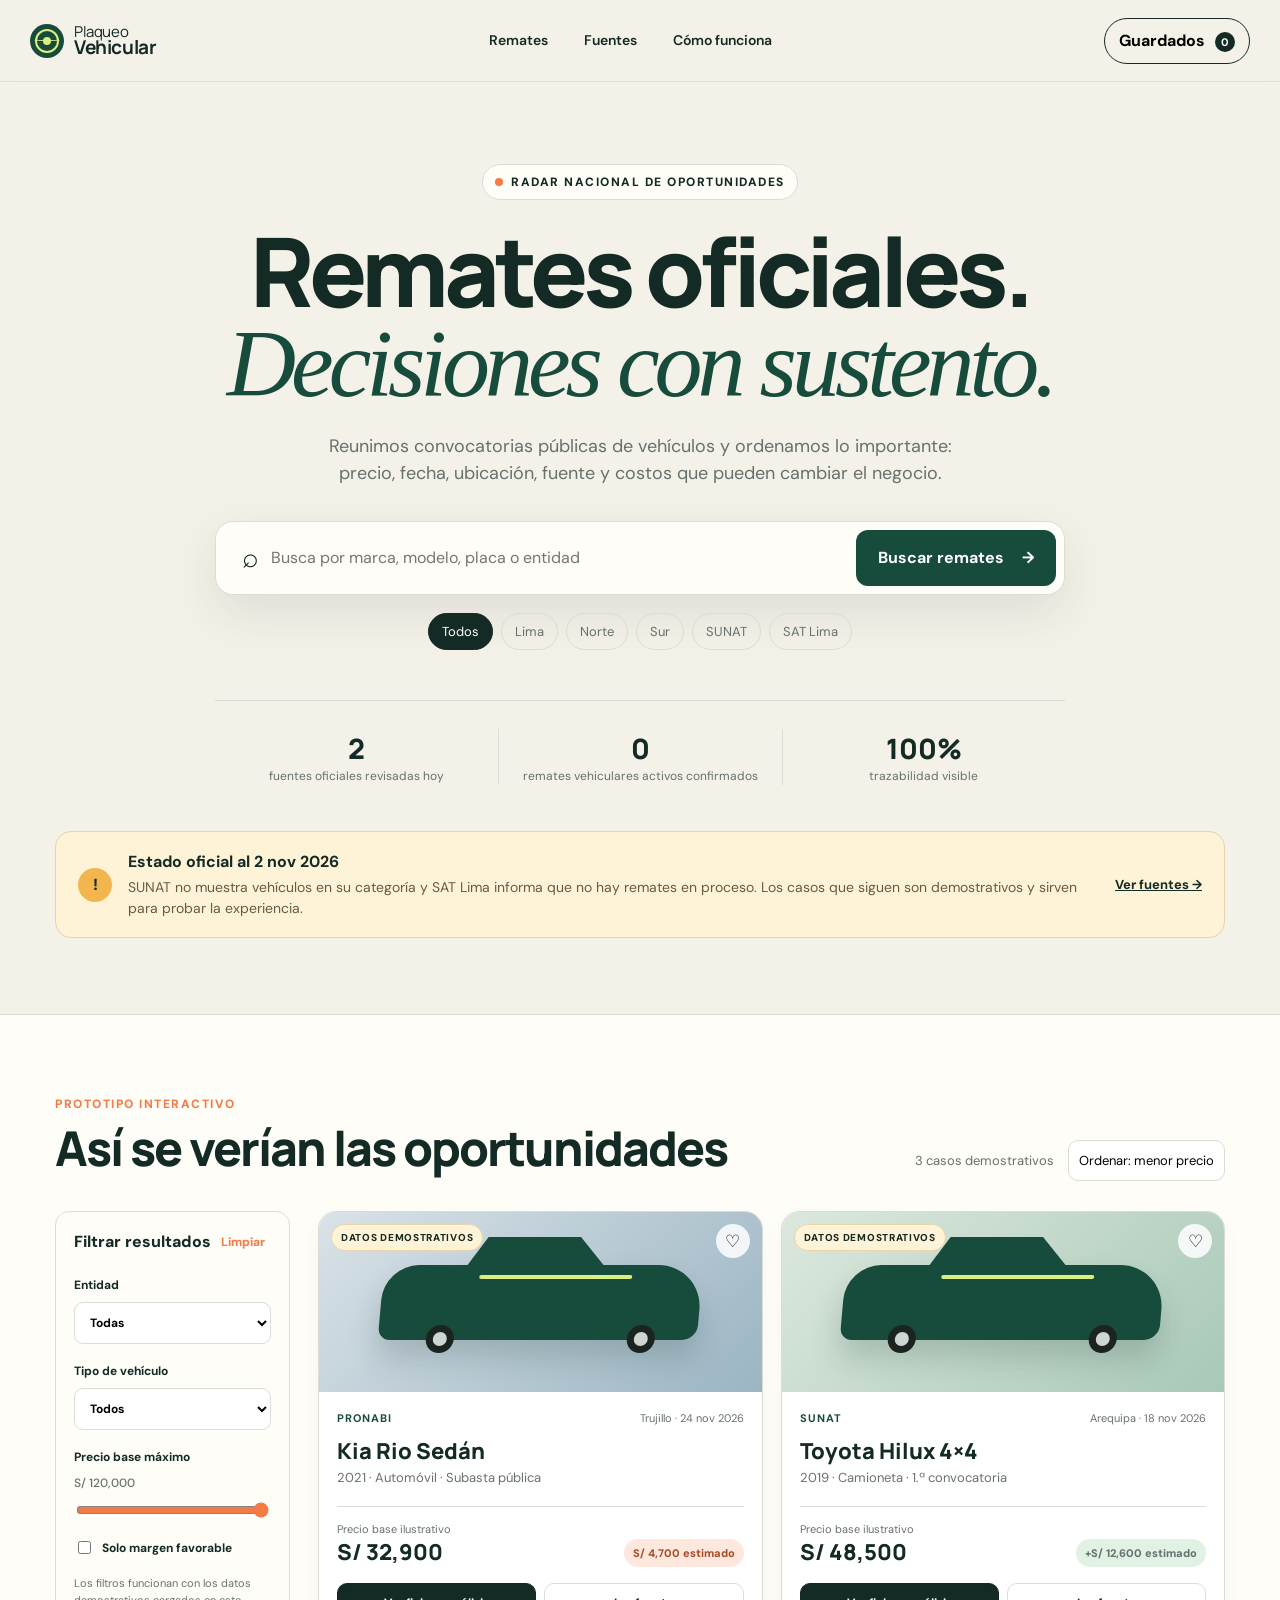
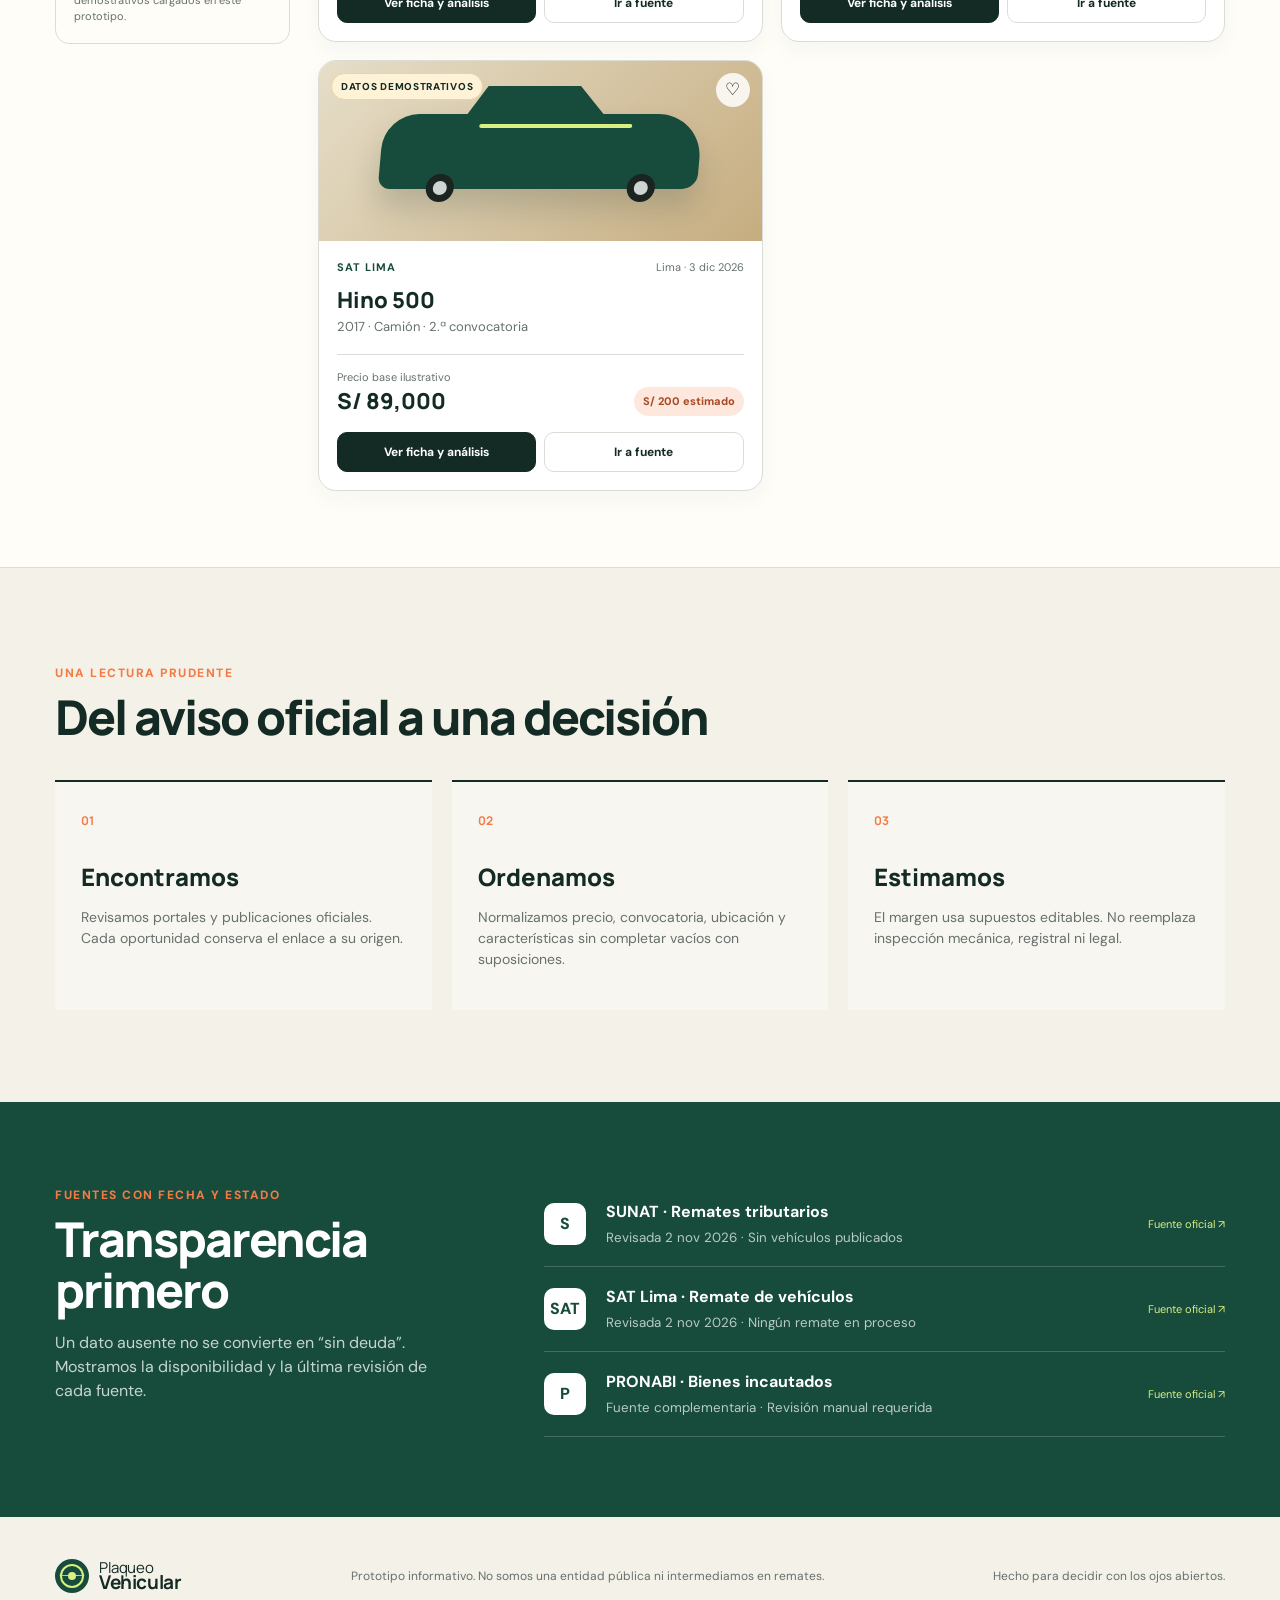
==== index.html @ 6c5ded48 "Publicar primer prototipo de Plaqueo Vehicular" ====
<!doctype html>
<html lang="es">
<head>
  <meta charset="utf-8">
  <meta name="viewport" content="width=device-width,initial-scale=1,viewport-fit=cover">
  <meta name="theme-color" content="#f4f1e8">
  <title>Plaqueo Vehicular — Remates de vehículos del Perú</title>
  <meta name="description" content="Explora remates oficiales de vehículos del Perú con fuentes, fechas y análisis transparente.">
  <link rel="preconnect" href="https://fonts.googleapis.com">
  <link rel="preconnect" href="https://fonts.gstatic.com" crossorigin>
  <link href="https://fonts.googleapis.com/css2?family=DM+Sans:wght@400;500;600;700&family=Manrope:wght@600;700;800&display=swap" rel="stylesheet">
  <link rel="stylesheet" href="styles.css">
</head>
<body>
  <header class="topbar">
    <a class="brand" href="#inicio" aria-label="Plaqueo Vehicular, inicio">
      <span class="brand-mark" aria-hidden="true"><span></span></span>
      <span>Plaqueo<br><b>Vehicular</b></span>
    </a>
    <nav aria-label="Navegación principal">
      <a href="#remates">Remates</a><a href="#fuentes">Fuentes</a><a href="#metodo">Cómo funciona</a>
    </nav>
    <button class="saved-btn" id="savedBtn" type="button" aria-label="Ver remates guardados">Guardados <span id="savedCount">0</span></button>
  </header>

  <main id="inicio">
    <section class="hero">
      <div class="eyebrow"><i></i> Radar nacional de oportunidades</div>
      <h1>Remates oficiales.<br><em>Decisiones con sustento.</em></h1>
      <p class="hero-copy">Reunimos convocatorias públicas de vehículos y ordenamos lo importante: precio, fecha, ubicación, fuente y costos que pueden cambiar el negocio.</p>

      <form class="searchbar" id="searchForm">
        <label class="search-input"><span aria-hidden="true">⌕</span><input id="query" type="search" placeholder="Busca por marca, modelo, placa o entidad" autocomplete="off"></label>
        <button type="submit">Buscar remates <span>→</span></button>
      </form>
      <div class="quick-filters" aria-label="Filtros rápidos">
        <button class="chip active" data-filter="all" type="button">Todos</button>
        <button class="chip" data-filter="Lima" type="button">Lima</button>
        <button class="chip" data-filter="Norte" type="button">Norte</button>
        <button class="chip" data-filter="Sur" type="button">Sur</button>
        <button class="chip" data-filter="SUNAT" type="button">SUNAT</button>
        <button class="chip" data-filter="SAT Lima" type="button">SAT Lima</button>
      </div>

      <div class="trust-strip">
        <div><strong>2</strong><span>fuentes oficiales revisadas hoy</span></div>
        <div><strong>0</strong><span>remates vehiculares activos confirmados</span></div>
        <div><strong>100%</strong><span>trazabilidad visible</span></div>
      </div>
    </section>

    <section class="status-banner" aria-label="Estado actual de fuentes">
      <div class="status-icon">!</div>
      <div><b>Estado oficial al 2 nov 2026</b><p>SUNAT no muestra vehículos en su categoría y SAT Lima informa que no hay remates en proceso. Los casos que siguen son demostrativos y sirven para probar la experiencia.</p></div>
      <a href="#fuentes">Ver fuentes →</a>
    </section>

    <section class="results" id="remates">
      <div class="section-heading">
        <div><span class="kicker">PROTOTIPO INTERACTIVO</span><h2>Así se verían las oportunidades</h2></div>
        <div class="view-actions"><span id="resultCount">3 casos demostrativos</span><button id="sortBtn" type="button">Ordenar: menor precio</button></div>
      </div>
      <div class="results-layout">
        <aside class="filters" aria-label="Filtros avanzados">
          <div class="filter-title">Filtrar resultados <button id="clearFilters" type="button">Limpiar</button></div>
          <label>Entidad<select id="entityFilter"><option value="all">Todas</option><option>SUNAT</option><option>SAT Lima</option><option>PRONABI</option></select></label>
          <label>Tipo de vehículo<select id="typeFilter"><option value="all">Todos</option><option>Camioneta</option><option>Automóvil</option><option>Camión</option></select></label>
          <label>Precio base máximo <output id="priceOutput">S/ 120,000</output><input id="priceFilter" type="range" min="10000" max="120000" step="5000" value="120000"></label>
          <label class="check"><input id="profitableFilter" type="checkbox"><span>Solo margen favorable</span></label>
          <p class="filter-note">Los filtros funcionan con los datos demostrativos cargados en este prototipo.</p>
        </aside>
        <div class="cards" id="cards"></div>
      </div>
    </section>

    <section class="method" id="metodo">
      <div class="section-heading"><div><span class="kicker">UNA LECTURA PRUDENTE</span><h2>Del aviso oficial a una decisión</h2></div></div>
      <div class="method-grid">
        <article><span>01</span><h3>Encontramos</h3><p>Revisamos portales y publicaciones oficiales. Cada oportunidad conserva el enlace a su origen.</p></article>
        <article><span>02</span><h3>Ordenamos</h3><p>Normalizamos precio, convocatoria, ubicación y características sin completar vacíos con suposiciones.</p></article>
        <article><span>03</span><h3>Estimamos</h3><p>El margen usa supuestos editables. No reemplaza inspección mecánica, registral ni legal.</p></article>
      </div>
    </section>

    <section class="sources" id="fuentes">
      <div><span class="kicker">FUENTES CON FECHA Y ESTADO</span><h2>Transparencia primero</h2><p>Un dato ausente no se convierte en “sin deuda”. Mostramos la disponibilidad y la última revisión de cada fuente.</p></div>
      <div class="source-list">
        <a href="https://rematestributarios.sunat.gob.pe/vehiculos" target="_blank" rel="noopener"><span class="source-logo sunat">S</span><span><b>SUNAT · Remates tributarios</b><small>Revisada 2 nov 2026 · Sin vehículos publicados</small></span><i>Fuente oficial ↗</i></a>
        <a href="https://www.sat.gob.pe/websiteV8/modulos/remates/vehiculos.aspx" target="_blank" rel="noopener"><span class="source-logo sat">SAT</span><span><b>SAT Lima · Remate de vehículos</b><small>Revisada 2 nov 2026 · Ningún remate en proceso</small></span><i>Fuente oficial ↗</i></a>
        <a href="https://www.gob.pe/pronabi" target="_blank" rel="noopener"><span class="source-logo pro">P</span><span><b>PRONABI · Bienes incautados</b><small>Fuente complementaria · Revisión manual requerida</small></span><i>Fuente oficial ↗</i></a>
      </div>
    </section>
  </main>

  <footer><div class="brand footer-brand"><span class="brand-mark"><span></span></span><span>Plaqueo<br><b>Vehicular</b></span></div><p>Prototipo informativo. No somos una entidad pública ni intermediamos en remates.</p><span>Hecho para decidir con los ojos abiertos.</span></footer>

  <dialog id="detailDialog" aria-labelledby="detailTitle"><div id="detailContent"></div></dialog>
  <div class="toast" id="toast" role="status" aria-live="polite"></div>
  <script src="app.js"></script>
</body>
</html>
---- styles.css ----
:root{--ink:#132a25;--forest:#174b3b;--mint:#bde5d3;--lime:#d8ef83;--paper:#f4f1e8;--white:#fffdf8;--orange:#f47a46;--muted:#66716d;--line:#d9ddd5;--shadow:0 18px 50px rgba(26,49,41,.10)}
*{box-sizing:border-box}html{scroll-behavior:smooth}body{margin:0;background:var(--paper);color:var(--ink);font-family:"DM Sans",sans-serif;line-height:1.5}button,input,select{font:inherit}button,a{transition:.2s ease}a{color:inherit}.topbar{height:82px;padding:0 max(24px,calc((100vw - 1220px)/2));display:flex;align-items:center;justify-content:space-between;background:rgba(244,241,232,.92);backdrop-filter:blur(12px);position:sticky;top:0;z-index:20;border-bottom:1px solid rgba(19,42,37,.08)}.brand{display:flex;align-items:center;gap:10px;text-decoration:none;font-family:Manrope,sans-serif;font-size:15px;line-height:.9;letter-spacing:-.4px}.brand b{font-size:19px}.brand-mark{width:34px;height:34px;border-radius:50%;background:var(--forest);display:grid;place-items:center;position:relative}.brand-mark:before,.brand-mark:after,.brand-mark span{content:"";position:absolute;border:2px solid var(--lime);border-radius:50%}.brand-mark:before{width:20px;height:20px}.brand-mark:after{width:4px;height:4px;background:var(--lime)}.brand-mark span{width:26px;height:2px;border-width:1px 0 0}.topbar nav{display:flex;gap:36px}.topbar nav a{text-decoration:none;font-weight:600;font-size:14px}.topbar nav a:hover{color:var(--orange)}.saved-btn{border:1px solid var(--ink);border-radius:999px;background:transparent;padding:10px 14px;font-weight:700}.saved-btn span{display:inline-grid;place-items:center;width:20px;height:20px;background:var(--ink);color:white;border-radius:50%;font-size:11px;margin-left:6px}.hero{max-width:1220px;margin:auto;padding:82px 24px 46px;text-align:center;position:relative}.eyebrow,.kicker{font-size:12px;font-weight:800;letter-spacing:1.5px;text-transform:uppercase}.eyebrow{display:inline-flex;align-items:center;gap:8px;background:var(--white);border:1px solid var(--line);border-radius:999px;padding:8px 12px}.eyebrow i{width:8px;height:8px;background:var(--orange);border-radius:50%}.hero h1{font:800 clamp(48px,7.5vw,96px)/.93 Manrope,sans-serif;letter-spacing:-5px;margin:26px 0 24px}.hero h1 em{font-family:Georgia,serif;font-weight:400;color:var(--forest)}.hero-copy{max-width:680px;margin:0 auto 34px;color:var(--muted);font-size:18px}.searchbar{max-width:850px;margin:auto;display:flex;padding:8px;background:var(--white);border:1px solid var(--line);border-radius:18px;box-shadow:var(--shadow)}.search-input{flex:1;display:flex;align-items:center;gap:10px;padding:0 18px}.search-input span{font-size:28px}.search-input input{width:100%;border:0;outline:0;background:transparent;font-size:16px}.searchbar button{border:0;background:var(--forest);color:white;border-radius:12px;padding:16px 22px;font-weight:700}.searchbar button:hover{background:#0e382c;transform:translateY(-1px)}.searchbar button span{margin-left:14px}.quick-filters{display:flex;gap:8px;justify-content:center;flex-wrap:wrap;margin-top:18px}.chip{border:1px solid var(--line);background:transparent;border-radius:999px;padding:8px 13px;color:var(--muted);font-size:13px}.chip.active,.chip:hover{background:var(--ink);color:white;border-color:var(--ink)}.trust-strip{display:grid;grid-template-columns:repeat(3,1fr);max-width:850px;margin:50px auto 0;border-top:1px solid var(--line);padding-top:28px}.trust-strip div{display:flex;flex-direction:column}.trust-strip div+div{border-left:1px solid var(--line)}.trust-strip strong{font:800 28px Manrope,sans-serif}.trust-strip span{font-size:12px;color:var(--muted)}.status-banner{max-width:1170px;margin:0 auto 76px;padding:18px 22px;background:#fff3d7;border:1px solid #e7d4a9;border-radius:16px;display:grid;grid-template-columns:auto 1fr auto;align-items:center;gap:16px}.status-icon{width:34px;height:34px;border-radius:50%;background:#f3b64e;display:grid;place-items:center;font-weight:800}.status-banner p{margin:3px 0 0;color:#675b44;font-size:14px}.status-banner a{font-weight:700;font-size:13px}.results{background:var(--white);padding:76px max(24px,calc((100vw - 1170px)/2));border-block:1px solid var(--line)}.section-heading{display:flex;justify-content:space-between;align-items:end;margin-bottom:30px}.kicker{color:var(--orange)}h2{font:800 clamp(31px,4vw,48px)/1.05 Manrope,sans-serif;letter-spacing:-2px;margin:8px 0}.view-actions{display:flex;gap:14px;align-items:center;color:var(--muted);font-size:13px}.view-actions button{border:1px solid var(--line);background:white;border-radius:10px;padding:10px}.results-layout{display:grid;grid-template-columns:235px 1fr;gap:28px}.filters{border:1px solid var(--line);border-radius:14px;padding:18px;align-self:start;position:sticky;top:100px}.filter-title{font-weight:800;margin-bottom:22px;display:flex;justify-content:space-between}.filter-title button{border:0;background:none;color:var(--orange);font-size:12px}.filters label{display:flex;flex-direction:column;gap:8px;font-size:12px;font-weight:700;margin-bottom:18px}.filters select{width:100%;border:1px solid var(--line);border-radius:9px;background:white;padding:11px}.filters input[type=range]{accent-color:var(--orange)}.filters output{float:right;color:var(--muted);font-weight:500}.filters .check{flex-direction:row;align-items:center}.filter-note{font-size:11px;color:var(--muted);margin:0}.cards{display:grid;grid-template-columns:repeat(2,minmax(0,1fr));gap:18px}.vehicle-card{border:1px solid var(--line);border-radius:18px;overflow:hidden;background:white;display:flex;flex-direction:column;box-shadow:0 8px 20px rgba(19,42,37,.04)}.vehicle-card:hover{transform:translateY(-3px);box-shadow:var(--shadow)}.card-visual{height:180px;background:linear-gradient(135deg,#dce8dd,#a8c8b8);position:relative;overflow:hidden;display:grid;place-items:center}.card-visual.truck{background:linear-gradient(135deg,#e6dec9,#c6ad80)}.card-visual.sedan{background:linear-gradient(135deg,#d9e2e7,#9bb5c3)}.demo-tag{position:absolute;top:12px;left:12px;background:#fff3d7;border:1px solid #e7d4a9;border-radius:999px;padding:5px 9px;font-size:10px;font-weight:800;letter-spacing:.7px}.save-card{position:absolute;right:12px;top:12px;width:34px;height:34px;border:0;border-radius:50%;background:rgba(255,255,255,.85);font-size:17px}.save-card.saved{background:var(--orange);color:white}.car-shape{width:72%;height:75px;background:var(--forest);border-radius:35px 45px 15px 12px;position:relative;transform:skewX(-5deg);box-shadow:0 18px 30px rgba(19,42,37,.18)}.car-shape:before{content:"";position:absolute;left:23%;top:-28px;width:50%;height:43px;background:var(--forest);clip-path:polygon(18% 0,76% 0,100% 100%,0 100%)}.car-shape:after{content:"";position:absolute;inset:10px 22% auto 30%;height:4px;background:var(--lime);border-radius:4px}.wheel{position:absolute;width:28px;height:28px;border:7px solid #1b2421;background:#cfd5d1;border-radius:50%;bottom:-13px}.wheel.one{left:15%}.wheel.two{right:13%}.card-body{padding:18px}.source-row{display:flex;justify-content:space-between;color:var(--muted);font-size:11px}.source-row b{color:var(--forest);text-transform:uppercase;letter-spacing:1px}.vehicle-card h3{font:800 22px/1.1 Manrope,sans-serif;margin:12px 0 5px}.vehicle-card .meta{margin:0 0 18px;color:var(--muted);font-size:13px}.price-row{display:flex;justify-content:space-between;align-items:end;border-top:1px solid var(--line);padding-top:14px}.price-row span{display:block;color:var(--muted);font-size:11px}.price-row strong{font:800 22px Manrope,sans-serif}.margin-badge{background:#e1f2e5;color:#24613e;border-radius:999px;padding:6px 9px;font-size:11px;font-weight:800}.margin-badge.risk{background:#fee8de;color:#a84b27}.card-actions{display:flex;gap:8px;margin-top:16px}.card-actions button,.card-actions a{flex:1;text-align:center;border:1px solid var(--line);border-radius:10px;padding:10px;text-decoration:none;font-weight:700;font-size:12px;background:white}.card-actions .primary{background:var(--ink);color:white;border-color:var(--ink)}.empty{grid-column:1/-1;padding:60px;text-align:center;border:1px dashed var(--line);border-radius:16px;color:var(--muted)}.method{padding:92px max(24px,calc((100vw - 1170px)/2))}.method-grid{display:grid;grid-template-columns:repeat(3,1fr);gap:20px}.method-grid article{padding:26px;border-top:2px solid var(--ink);background:rgba(255,255,255,.35)}.method-grid span{font:700 12px Manrope;color:var(--orange)}.method-grid h3{font:800 24px Manrope;margin:28px 0 8px}.method-grid p{color:var(--muted);font-size:14px}.sources{padding:80px max(24px,calc((100vw - 1170px)/2));background:var(--forest);color:white;display:grid;grid-template-columns:.75fr 1.25fr;gap:80px}.sources>div>p{color:#c7d5cf}.source-list{display:flex;flex-direction:column}.source-list a{display:grid;grid-template-columns:48px 1fr auto;align-items:center;gap:14px;padding:18px 0;border-bottom:1px solid rgba(255,255,255,.18);text-decoration:none}.source-list a:hover{padding-left:8px}.source-logo{width:42px;height:42px;border-radius:10px;display:grid;place-items:center;background:white;color:var(--forest);font-weight:800}.source-list small{display:block;color:#b8cbc3;margin-top:4px}.source-list i{font-style:normal;font-size:11px;color:var(--lime)}footer{padding:38px max(24px,calc((100vw - 1170px)/2));display:flex;align-items:center;justify-content:space-between;font-size:12px;color:var(--muted)}.footer-brand{color:var(--ink)}dialog{border:0;padding:0;border-radius:20px;width:min(920px,calc(100% - 24px));max-height:92vh;box-shadow:0 30px 100px rgba(0,0,0,.25);background:var(--white)}dialog::backdrop{background:rgba(10,25,20,.68);backdrop-filter:blur(4px)}.detail-head{padding:24px 26px;background:var(--forest);color:white;display:flex;justify-content:space-between;align-items:start}.detail-head h2{margin:6px 0}.close-dialog{border:1px solid rgba(255,255,255,.4);color:white;background:transparent;border-radius:50%;width:38px;height:38px;font-size:20px}.detail-body{padding:24px 26px}.detail-grid{display:grid;grid-template-columns:1.1fr .9fr;gap:22px}.panel{border:1px solid var(--line);border-radius:14px;padding:18px;margin-bottom:14px}.panel h3{font:800 17px Manrope;margin:0 0 12px}.facts{display:grid;grid-template-columns:repeat(2,1fr);gap:12px}.fact span{display:block;font-size:10px;text-transform:uppercase;letter-spacing:.8px;color:var(--muted)}.fact b{font-size:14px}.analysis-meter{height:10px;border-radius:999px;background:#e8e7df;overflow:hidden;margin:10px 0}.analysis-meter i{display:block;height:100%;background:linear-gradient(90deg,var(--orange),var(--lime));width:68%}.assumption{display:flex;justify-content:space-between;font-size:12px;padding:8px 0;border-bottom:1px solid var(--line)}.verify-list{list-style:none;padding:0;margin:0}.verify-list li{display:grid;grid-template-columns:22px 1fr auto;gap:8px;padding:10px 0;border-bottom:1px solid var(--line);font-size:12px}.verify-list .unknown{color:#9b6e24}.verify-list .demo{color:var(--orange);font-weight:700}.disclaimer{background:#fff3d7;border-radius:10px;padding:12px;font-size:11px;color:#675b44;margin-top:14px}.toast{position:fixed;left:50%;bottom:25px;transform:translate(-50%,20px);background:var(--ink);color:white;padding:11px 16px;border-radius:999px;opacity:0;pointer-events:none;transition:.25s;z-index:50;font-size:13px}.toast.show{opacity:1;transform:translate(-50%,0)}
@media(max-width:800px){.topbar{height:66px;padding:0 16px}.topbar nav{display:none}.hero{padding:56px 18px 34px}.hero h1{font-size:48px;letter-spacing:-3px}.hero-copy{font-size:16px}.searchbar{flex-direction:column}.search-input{min-height:52px}.searchbar button{width:100%}.trust-strip{grid-template-columns:1fr;gap:18px}.trust-strip div+div{border-left:0;border-top:1px solid var(--line);padding-top:16px}.status-banner{margin:0 16px 50px;grid-template-columns:auto 1fr}.status-banner a{grid-column:2}.section-heading{display:block}.view-actions{margin-top:14px;justify-content:space-between}.results{padding:52px 16px}.results-layout{grid-template-columns:1fr}.filters{position:static}.cards{grid-template-columns:1fr}.method{padding:66px 16px}.method-grid{grid-template-columns:1fr}.sources{padding:60px 18px;grid-template-columns:1fr;gap:26px}.source-list a{grid-template-columns:45px 1fr}.source-list i{display:none}footer{padding:30px 18px;align-items:flex-start;gap:20px;flex-direction:column}.detail-grid{grid-template-columns:1fr}.detail-head,.detail-body{padding:20px}.facts{grid-template-columns:1fr 1fr}}
@media(min-width:801px) and (max-width:1050px){.cards{grid-template-columns:1fr}.sources{gap:35px}}
@media(prefers-reduced-motion:reduce){*{scroll-behavior:auto!important;transition:none!important}}
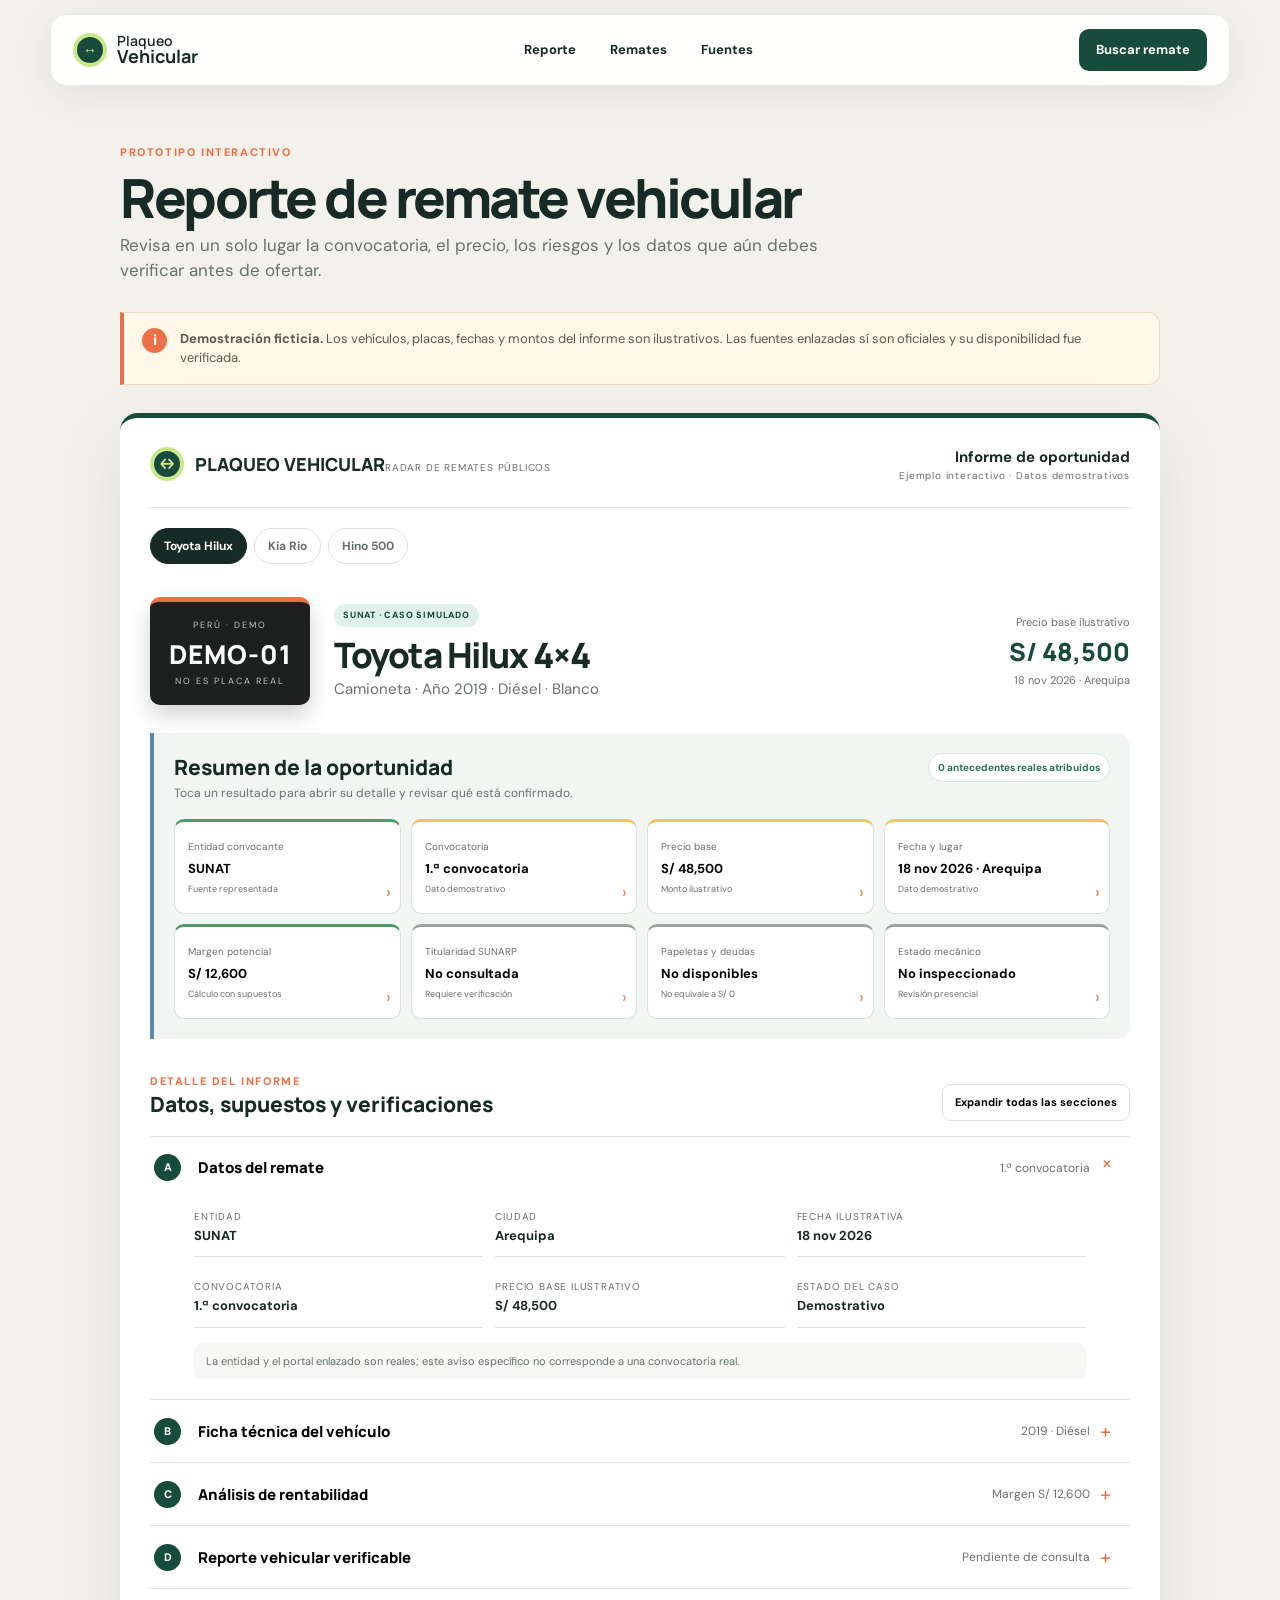
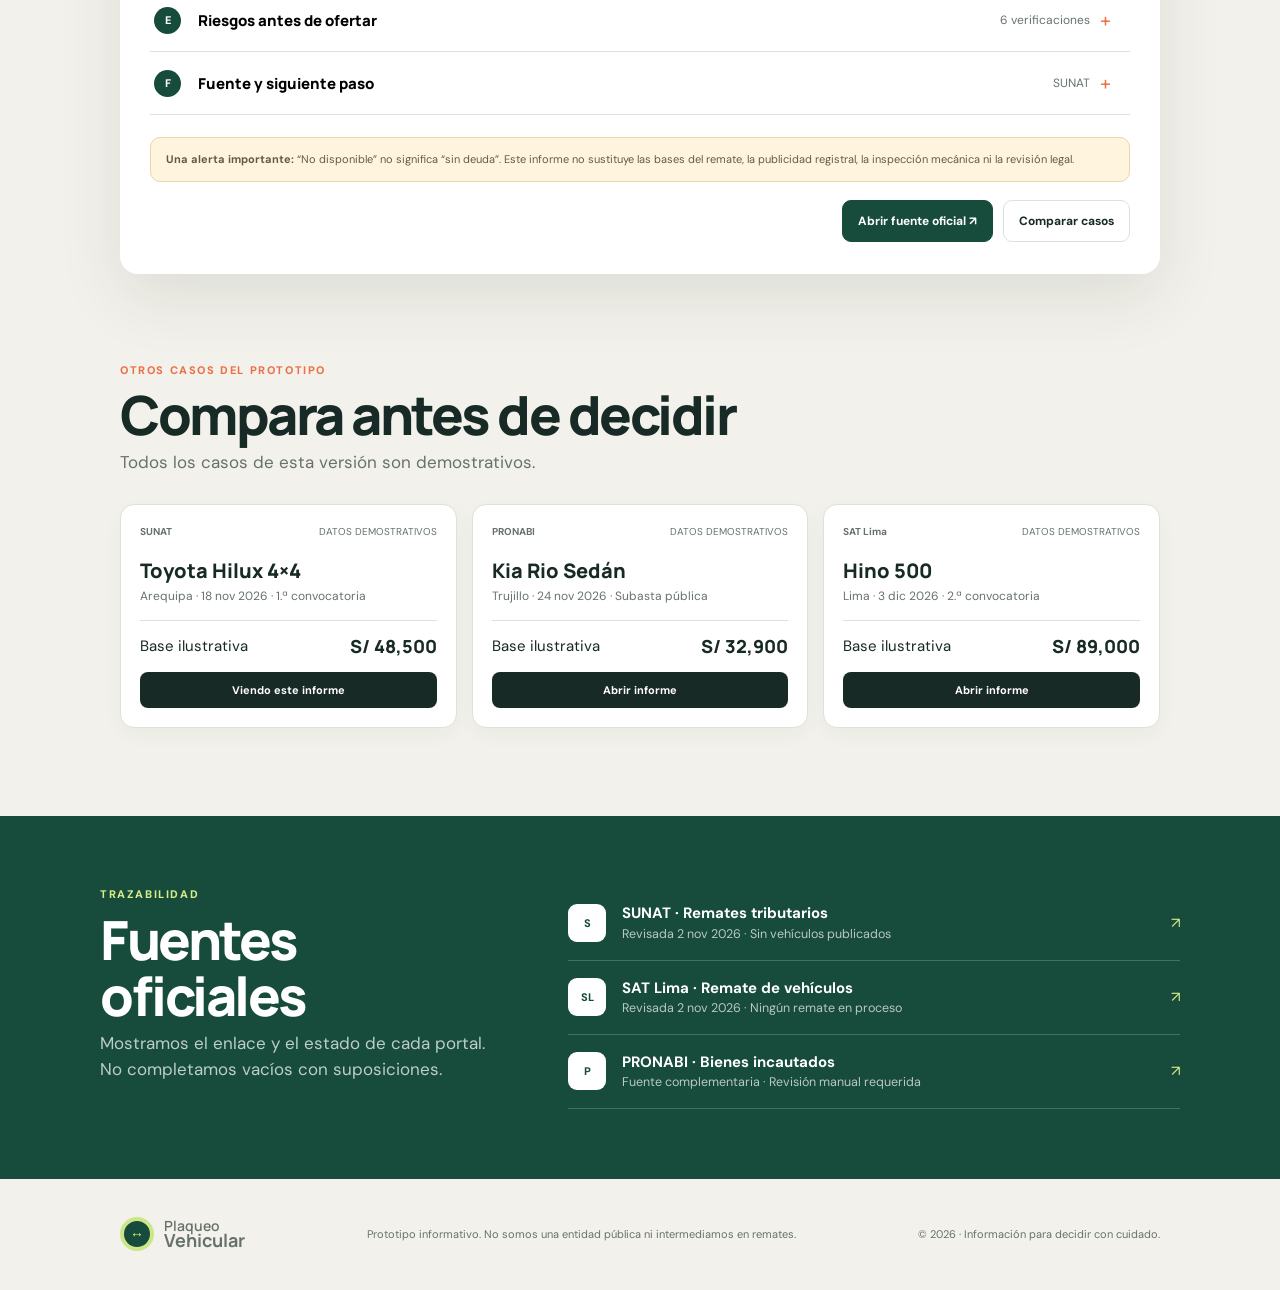
==== commit c0ab2a24: "Rediseñar como informe vehicular interactivo" ====
--- a/index.html
+++ b/index.html
@@ -3,98 +3,76 @@
 <head>
   <meta charset="utf-8">
   <meta name="viewport" content="width=device-width,initial-scale=1,viewport-fit=cover">
-  <meta name="theme-color" content="#f4f1e8">
-  <title>Plaqueo Vehicular — Remates de vehículos del Perú</title>
-  <meta name="description" content="Explora remates oficiales de vehículos del Perú con fuentes, fechas y análisis transparente.">
+  <meta name="theme-color" content="#f3f1eb">
+  <title>Plaqueo Vehicular — Reporte de remate</title>
+  <meta name="description" content="Reporte demostrativo de remates vehiculares oficiales del Perú con fuentes y análisis transparente.">
   <link rel="preconnect" href="https://fonts.googleapis.com">
   <link rel="preconnect" href="https://fonts.gstatic.com" crossorigin>
   <link href="https://fonts.googleapis.com/css2?family=DM+Sans:wght@400;500;600;700&family=Manrope:wght@600;700;800&display=swap" rel="stylesheet">
   <link rel="stylesheet" href="styles.css">
 </head>
 <body>
-  <header class="topbar">
-    <a class="brand" href="#inicio" aria-label="Plaqueo Vehicular, inicio">
-      <span class="brand-mark" aria-hidden="true"><span></span></span>
-      <span>Plaqueo<br><b>Vehicular</b></span>
-    </a>
-    <nav aria-label="Navegación principal">
-      <a href="#remates">Remates</a><a href="#fuentes">Fuentes</a><a href="#metodo">Cómo funciona</a>
-    </nav>
-    <button class="saved-btn" id="savedBtn" type="button" aria-label="Ver remates guardados">Guardados <span id="savedCount">0</span></button>
+  <header class="site-header">
+    <a class="brand" href="#inicio" aria-label="Plaqueo Vehicular, inicio"><span class="brand-wheel" aria-hidden="true">↔</span><span>Plaqueo<br><b>Vehicular</b></span></a>
+    <nav aria-label="Navegación principal"><a href="#reporte">Reporte</a><a href="#oportunidades">Remates</a><a href="#fuentes">Fuentes</a></nav>
+    <a class="header-cta" href="#oportunidades">Buscar remate</a>
   </header>
 
-  <main id="inicio">
-    <section class="hero">
-      <div class="eyebrow"><i></i> Radar nacional de oportunidades</div>
-      <h1>Remates oficiales.<br><em>Decisiones con sustento.</em></h1>
-      <p class="hero-copy">Reunimos convocatorias públicas de vehículos y ordenamos lo importante: precio, fecha, ubicación, fuente y costos que pueden cambiar el negocio.</p>
+  <main id="inicio" class="page-shell">
+    <section class="intro">
+      <span class="eyebrow">PROTOTIPO INTERACTIVO</span>
+      <h1>Reporte de remate vehicular</h1>
+      <p>Revisa en un solo lugar la convocatoria, el precio, los riesgos y los datos que aún debes verificar antes de ofertar.</p>
+    </section>
 
-      <form class="searchbar" id="searchForm">
-        <label class="search-input"><span aria-hidden="true">⌕</span><input id="query" type="search" placeholder="Busca por marca, modelo, placa o entidad" autocomplete="off"></label>
-        <button type="submit">Buscar remates <span>→</span></button>
-      </form>
-      <div class="quick-filters" aria-label="Filtros rápidos">
-        <button class="chip active" data-filter="all" type="button">Todos</button>
-        <button class="chip" data-filter="Lima" type="button">Lima</button>
-        <button class="chip" data-filter="Norte" type="button">Norte</button>
-        <button class="chip" data-filter="Sur" type="button">Sur</button>
-        <button class="chip" data-filter="SUNAT" type="button">SUNAT</button>
-        <button class="chip" data-filter="SAT Lima" type="button">SAT Lima</button>
+    <div class="demo-alert" role="note"><span>i</span><p><b>Demostración ficticia.</b> Los vehículos, placas, fechas y montos del informe son ilustrativos. Las fuentes enlazadas sí son oficiales y su disponibilidad fue verificada.</p></div>
+
+    <section class="report" id="reporte" aria-labelledby="reportTitle">
+      <header class="report-top">
+        <div class="report-brand"><span class="brand-wheel">↔</span><div><b>PLAQUEO VEHICULAR</b><small>RADAR DE REMATES PÚBLICOS</small></div></div>
+        <div><b>Informe de oportunidad</b><small>Ejemplo interactivo · Datos demostrativos</small></div>
+      </header>
+
+      <div class="case-picker" role="tablist" aria-label="Elegir caso demostrativo">
+        <button class="case-tab active" role="tab" data-id="1">Toyota Hilux</button>
+        <button class="case-tab" role="tab" data-id="2">Kia Rio</button>
+        <button class="case-tab" role="tab" data-id="3">Hino 500</button>
       </div>
 
-      <div class="trust-strip">
-        <div><strong>2</strong><span>fuentes oficiales revisadas hoy</span></div>
-        <div><strong>0</strong><span>remates vehiculares activos confirmados</span></div>
-        <div><strong>100%</strong><span>trazabilidad visible</span></div>
+      <div class="vehicle-hero">
+        <div class="demo-plate"><span>PERÚ · DEMO</span><strong id="plate">DEMO-01</strong><small>NO ES PLACA REAL</small></div>
+        <div class="vehicle-title"><span id="entityBadge" class="entity-badge">SUNAT · CASO SIMULADO</span><h2 id="reportTitle">Toyota Hilux 4×4</h2><p id="vehicleMeta">Camioneta · Año 2019 · Diésel · Blanco</p></div>
+        <div class="base-price"><span>Precio base ilustrativo</span><strong id="basePrice">S/ 48,500</strong><small id="auctionDate">18 nov 2026 · Arequipa</small></div>
       </div>
+
+      <section class="summary-box" aria-labelledby="summaryTitle">
+        <div class="summary-heading"><div><h3 id="summaryTitle">Resumen de la oportunidad</h3><p>Toca un resultado para abrir su detalle y revisar qué está confirmado.</p></div><span class="source-status">0 antecedentes reales atribuidos</span></div>
+        <div class="status-grid" id="statusGrid"></div>
+      </section>
+
+      <div class="detail-heading"><div><span class="eyebrow">DETALLE DEL INFORME</span><h3>Datos, supuestos y verificaciones</h3></div><button id="expandAll" type="button">Expandir todas las secciones</button></div>
+      <div class="accordion" id="accordion"></div>
+
+      <div class="report-warning"><b>Una alerta importante:</b> “No disponible” no significa “sin deuda”. Este informe no sustituye las bases del remate, la publicidad registral, la inspección mecánica ni la revisión legal.</div>
+      <div class="report-actions"><a class="primary-action" id="officialLink" href="https://rematestributarios.sunat.gob.pe/vehiculos" target="_blank" rel="noopener">Abrir fuente oficial ↗</a><a href="#oportunidades">Comparar casos</a></div>
     </section>
 
-    <section class="status-banner" aria-label="Estado actual de fuentes">
-      <div class="status-icon">!</div>
-      <div><b>Estado oficial al 2 nov 2026</b><p>SUNAT no muestra vehículos en su categoría y SAT Lima informa que no hay remates en proceso. Los casos que siguen son demostrativos y sirven para probar la experiencia.</p></div>
-      <a href="#fuentes">Ver fuentes →</a>
-    </section>
-
-    <section class="results" id="remates">
-      <div class="section-heading">
-        <div><span class="kicker">PROTOTIPO INTERACTIVO</span><h2>Así se verían las oportunidades</h2></div>
-        <div class="view-actions"><span id="resultCount">3 casos demostrativos</span><button id="sortBtn" type="button">Ordenar: menor precio</button></div>
-      </div>
-      <div class="results-layout">
-        <aside class="filters" aria-label="Filtros avanzados">
-          <div class="filter-title">Filtrar resultados <button id="clearFilters" type="button">Limpiar</button></div>
-          <label>Entidad<select id="entityFilter"><option value="all">Todas</option><option>SUNAT</option><option>SAT Lima</option><option>PRONABI</option></select></label>
-          <label>Tipo de vehículo<select id="typeFilter"><option value="all">Todos</option><option>Camioneta</option><option>Automóvil</option><option>Camión</option></select></label>
-          <label>Precio base máximo <output id="priceOutput">S/ 120,000</output><input id="priceFilter" type="range" min="10000" max="120000" step="5000" value="120000"></label>
-          <label class="check"><input id="profitableFilter" type="checkbox"><span>Solo margen favorable</span></label>
-          <p class="filter-note">Los filtros funcionan con los datos demostrativos cargados en este prototipo.</p>
-        </aside>
-        <div class="cards" id="cards"></div>
-      </div>
-    </section>
-
-    <section class="method" id="metodo">
-      <div class="section-heading"><div><span class="kicker">UNA LECTURA PRUDENTE</span><h2>Del aviso oficial a una decisión</h2></div></div>
-      <div class="method-grid">
-        <article><span>01</span><h3>Encontramos</h3><p>Revisamos portales y publicaciones oficiales. Cada oportunidad conserva el enlace a su origen.</p></article>
-        <article><span>02</span><h3>Ordenamos</h3><p>Normalizamos precio, convocatoria, ubicación y características sin completar vacíos con suposiciones.</p></article>
-        <article><span>03</span><h3>Estimamos</h3><p>El margen usa supuestos editables. No reemplaza inspección mecánica, registral ni legal.</p></article>
-      </div>
+    <section class="opportunities" id="oportunidades">
+      <div class="section-title"><span class="eyebrow">OTROS CASOS DEL PROTOTIPO</span><h2>Compara antes de decidir</h2><p>Todos los casos de esta versión son demostrativos.</p></div>
+      <div class="opportunity-grid" id="opportunityGrid"></div>
     </section>
 
     <section class="sources" id="fuentes">
-      <div><span class="kicker">FUENTES CON FECHA Y ESTADO</span><h2>Transparencia primero</h2><p>Un dato ausente no se convierte en “sin deuda”. Mostramos la disponibilidad y la última revisión de cada fuente.</p></div>
+      <div><span class="eyebrow">TRAZABILIDAD</span><h2>Fuentes oficiales</h2><p>Mostramos el enlace y el estado de cada portal. No completamos vacíos con suposiciones.</p></div>
       <div class="source-list">
-        <a href="https://rematestributarios.sunat.gob.pe/vehiculos" target="_blank" rel="noopener"><span class="source-logo sunat">S</span><span><b>SUNAT · Remates tributarios</b><small>Revisada 2 nov 2026 · Sin vehículos publicados</small></span><i>Fuente oficial ↗</i></a>
-        <a href="https://www.sat.gob.pe/websiteV8/modulos/remates/vehiculos.aspx" target="_blank" rel="noopener"><span class="source-logo sat">SAT</span><span><b>SAT Lima · Remate de vehículos</b><small>Revisada 2 nov 2026 · Ningún remate en proceso</small></span><i>Fuente oficial ↗</i></a>
-        <a href="https://www.gob.pe/pronabi" target="_blank" rel="noopener"><span class="source-logo pro">P</span><span><b>PRONABI · Bienes incautados</b><small>Fuente complementaria · Revisión manual requerida</small></span><i>Fuente oficial ↗</i></a>
+        <a href="https://rematestributarios.sunat.gob.pe/vehiculos" target="_blank" rel="noopener"><span>S</span><div><b>SUNAT · Remates tributarios</b><small>Revisada 2 nov 2026 · Sin vehículos publicados</small></div><i>↗</i></a>
+        <a href="https://www.sat.gob.pe/websiteV8/modulos/remates/vehiculos.aspx" target="_blank" rel="noopener"><span>SL</span><div><b>SAT Lima · Remate de vehículos</b><small>Revisada 2 nov 2026 · Ningún remate en proceso</small></div><i>↗</i></a>
+        <a href="https://www.gob.pe/pronabi" target="_blank" rel="noopener"><span>P</span><div><b>PRONABI · Bienes incautados</b><small>Fuente complementaria · Revisión manual requerida</small></div><i>↗</i></a>
       </div>
     </section>
   </main>
 
-  <footer><div class="brand footer-brand"><span class="brand-mark"><span></span></span><span>Plaqueo<br><b>Vehicular</b></span></div><p>Prototipo informativo. No somos una entidad pública ni intermediamos en remates.</p><span>Hecho para decidir con los ojos abiertos.</span></footer>
-
-  <dialog id="detailDialog" aria-labelledby="detailTitle"><div id="detailContent"></div></dialog>
+  <footer><div class="brand"><span class="brand-wheel">↔</span><span>Plaqueo<br><b>Vehicular</b></span></div><p>Prototipo informativo. No somos una entidad pública ni intermediamos en remates.</p><span>© 2026 · Información para decidir con cuidado.</span></footer>
   <div class="toast" id="toast" role="status" aria-live="polite"></div>
   <script src="app.js"></script>
 </body>
--- a/styles.css
+++ b/styles.css
@@ -1,5 +1,5 @@
-:root{--ink:#132a25;--forest:#174b3b;--mint:#bde5d3;--lime:#d8ef83;--paper:#f4f1e8;--white:#fffdf8;--orange:#f47a46;--muted:#66716d;--line:#d9ddd5;--shadow:0 18px 50px rgba(26,49,41,.10)}
-*{box-sizing:border-box}html{scroll-behavior:smooth}body{margin:0;background:var(--paper);color:var(--ink);font-family:"DM Sans",sans-serif;line-height:1.5}button,input,select{font:inherit}button,a{transition:.2s ease}a{color:inherit}.topbar{height:82px;padding:0 max(24px,calc((100vw - 1220px)/2));display:flex;align-items:center;justify-content:space-between;background:rgba(244,241,232,.92);backdrop-filter:blur(12px);position:sticky;top:0;z-index:20;border-bottom:1px solid rgba(19,42,37,.08)}.brand{display:flex;align-items:center;gap:10px;text-decoration:none;font-family:Manrope,sans-serif;font-size:15px;line-height:.9;letter-spacing:-.4px}.brand b{font-size:19px}.brand-mark{width:34px;height:34px;border-radius:50%;background:var(--forest);display:grid;place-items:center;position:relative}.brand-mark:before,.brand-mark:after,.brand-mark span{content:"";position:absolute;border:2px solid var(--lime);border-radius:50%}.brand-mark:before{width:20px;height:20px}.brand-mark:after{width:4px;height:4px;background:var(--lime)}.brand-mark span{width:26px;height:2px;border-width:1px 0 0}.topbar nav{display:flex;gap:36px}.topbar nav a{text-decoration:none;font-weight:600;font-size:14px}.topbar nav a:hover{color:var(--orange)}.saved-btn{border:1px solid var(--ink);border-radius:999px;background:transparent;padding:10px 14px;font-weight:700}.saved-btn span{display:inline-grid;place-items:center;width:20px;height:20px;background:var(--ink);color:white;border-radius:50%;font-size:11px;margin-left:6px}.hero{max-width:1220px;margin:auto;padding:82px 24px 46px;text-align:center;position:relative}.eyebrow,.kicker{font-size:12px;font-weight:800;letter-spacing:1.5px;text-transform:uppercase}.eyebrow{display:inline-flex;align-items:center;gap:8px;background:var(--white);border:1px solid var(--line);border-radius:999px;padding:8px 12px}.eyebrow i{width:8px;height:8px;background:var(--orange);border-radius:50%}.hero h1{font:800 clamp(48px,7.5vw,96px)/.93 Manrope,sans-serif;letter-spacing:-5px;margin:26px 0 24px}.hero h1 em{font-family:Georgia,serif;font-weight:400;color:var(--forest)}.hero-copy{max-width:680px;margin:0 auto 34px;color:var(--muted);font-size:18px}.searchbar{max-width:850px;margin:auto;display:flex;padding:8px;background:var(--white);border:1px solid var(--line);border-radius:18px;box-shadow:var(--shadow)}.search-input{flex:1;display:flex;align-items:center;gap:10px;padding:0 18px}.search-input span{font-size:28px}.search-input input{width:100%;border:0;outline:0;background:transparent;font-size:16px}.searchbar button{border:0;background:var(--forest);color:white;border-radius:12px;padding:16px 22px;font-weight:700}.searchbar button:hover{background:#0e382c;transform:translateY(-1px)}.searchbar button span{margin-left:14px}.quick-filters{display:flex;gap:8px;justify-content:center;flex-wrap:wrap;margin-top:18px}.chip{border:1px solid var(--line);background:transparent;border-radius:999px;padding:8px 13px;color:var(--muted);font-size:13px}.chip.active,.chip:hover{background:var(--ink);color:white;border-color:var(--ink)}.trust-strip{display:grid;grid-template-columns:repeat(3,1fr);max-width:850px;margin:50px auto 0;border-top:1px solid var(--line);padding-top:28px}.trust-strip div{display:flex;flex-direction:column}.trust-strip div+div{border-left:1px solid var(--line)}.trust-strip strong{font:800 28px Manrope,sans-serif}.trust-strip span{font-size:12px;color:var(--muted)}.status-banner{max-width:1170px;margin:0 auto 76px;padding:18px 22px;background:#fff3d7;border:1px solid #e7d4a9;border-radius:16px;display:grid;grid-template-columns:auto 1fr auto;align-items:center;gap:16px}.status-icon{width:34px;height:34px;border-radius:50%;background:#f3b64e;display:grid;place-items:center;font-weight:800}.status-banner p{margin:3px 0 0;color:#675b44;font-size:14px}.status-banner a{font-weight:700;font-size:13px}.results{background:var(--white);padding:76px max(24px,calc((100vw - 1170px)/2));border-block:1px solid var(--line)}.section-heading{display:flex;justify-content:space-between;align-items:end;margin-bottom:30px}.kicker{color:var(--orange)}h2{font:800 clamp(31px,4vw,48px)/1.05 Manrope,sans-serif;letter-spacing:-2px;margin:8px 0}.view-actions{display:flex;gap:14px;align-items:center;color:var(--muted);font-size:13px}.view-actions button{border:1px solid var(--line);background:white;border-radius:10px;padding:10px}.results-layout{display:grid;grid-template-columns:235px 1fr;gap:28px}.filters{border:1px solid var(--line);border-radius:14px;padding:18px;align-self:start;position:sticky;top:100px}.filter-title{font-weight:800;margin-bottom:22px;display:flex;justify-content:space-between}.filter-title button{border:0;background:none;color:var(--orange);font-size:12px}.filters label{display:flex;flex-direction:column;gap:8px;font-size:12px;font-weight:700;margin-bottom:18px}.filters select{width:100%;border:1px solid var(--line);border-radius:9px;background:white;padding:11px}.filters input[type=range]{accent-color:var(--orange)}.filters output{float:right;color:var(--muted);font-weight:500}.filters .check{flex-direction:row;align-items:center}.filter-note{font-size:11px;color:var(--muted);margin:0}.cards{display:grid;grid-template-columns:repeat(2,minmax(0,1fr));gap:18px}.vehicle-card{border:1px solid var(--line);border-radius:18px;overflow:hidden;background:white;display:flex;flex-direction:column;box-shadow:0 8px 20px rgba(19,42,37,.04)}.vehicle-card:hover{transform:translateY(-3px);box-shadow:var(--shadow)}.card-visual{height:180px;background:linear-gradient(135deg,#dce8dd,#a8c8b8);position:relative;overflow:hidden;display:grid;place-items:center}.card-visual.truck{background:linear-gradient(135deg,#e6dec9,#c6ad80)}.card-visual.sedan{background:linear-gradient(135deg,#d9e2e7,#9bb5c3)}.demo-tag{position:absolute;top:12px;left:12px;background:#fff3d7;border:1px solid #e7d4a9;border-radius:999px;padding:5px 9px;font-size:10px;font-weight:800;letter-spacing:.7px}.save-card{position:absolute;right:12px;top:12px;width:34px;height:34px;border:0;border-radius:50%;background:rgba(255,255,255,.85);font-size:17px}.save-card.saved{background:var(--orange);color:white}.car-shape{width:72%;height:75px;background:var(--forest);border-radius:35px 45px 15px 12px;position:relative;transform:skewX(-5deg);box-shadow:0 18px 30px rgba(19,42,37,.18)}.car-shape:before{content:"";position:absolute;left:23%;top:-28px;width:50%;height:43px;background:var(--forest);clip-path:polygon(18% 0,76% 0,100% 100%,0 100%)}.car-shape:after{content:"";position:absolute;inset:10px 22% auto 30%;height:4px;background:var(--lime);border-radius:4px}.wheel{position:absolute;width:28px;height:28px;border:7px solid #1b2421;background:#cfd5d1;border-radius:50%;bottom:-13px}.wheel.one{left:15%}.wheel.two{right:13%}.card-body{padding:18px}.source-row{display:flex;justify-content:space-between;color:var(--muted);font-size:11px}.source-row b{color:var(--forest);text-transform:uppercase;letter-spacing:1px}.vehicle-card h3{font:800 22px/1.1 Manrope,sans-serif;margin:12px 0 5px}.vehicle-card .meta{margin:0 0 18px;color:var(--muted);font-size:13px}.price-row{display:flex;justify-content:space-between;align-items:end;border-top:1px solid var(--line);padding-top:14px}.price-row span{display:block;color:var(--muted);font-size:11px}.price-row strong{font:800 22px Manrope,sans-serif}.margin-badge{background:#e1f2e5;color:#24613e;border-radius:999px;padding:6px 9px;font-size:11px;font-weight:800}.margin-badge.risk{background:#fee8de;color:#a84b27}.card-actions{display:flex;gap:8px;margin-top:16px}.card-actions button,.card-actions a{flex:1;text-align:center;border:1px solid var(--line);border-radius:10px;padding:10px;text-decoration:none;font-weight:700;font-size:12px;background:white}.card-actions .primary{background:var(--ink);color:white;border-color:var(--ink)}.empty{grid-column:1/-1;padding:60px;text-align:center;border:1px dashed var(--line);border-radius:16px;color:var(--muted)}.method{padding:92px max(24px,calc((100vw - 1170px)/2))}.method-grid{display:grid;grid-template-columns:repeat(3,1fr);gap:20px}.method-grid article{padding:26px;border-top:2px solid var(--ink);background:rgba(255,255,255,.35)}.method-grid span{font:700 12px Manrope;color:var(--orange)}.method-grid h3{font:800 24px Manrope;margin:28px 0 8px}.method-grid p{color:var(--muted);font-size:14px}.sources{padding:80px max(24px,calc((100vw - 1170px)/2));background:var(--forest);color:white;display:grid;grid-template-columns:.75fr 1.25fr;gap:80px}.sources>div>p{color:#c7d5cf}.source-list{display:flex;flex-direction:column}.source-list a{display:grid;grid-template-columns:48px 1fr auto;align-items:center;gap:14px;padding:18px 0;border-bottom:1px solid rgba(255,255,255,.18);text-decoration:none}.source-list a:hover{padding-left:8px}.source-logo{width:42px;height:42px;border-radius:10px;display:grid;place-items:center;background:white;color:var(--forest);font-weight:800}.source-list small{display:block;color:#b8cbc3;margin-top:4px}.source-list i{font-style:normal;font-size:11px;color:var(--lime)}footer{padding:38px max(24px,calc((100vw - 1170px)/2));display:flex;align-items:center;justify-content:space-between;font-size:12px;color:var(--muted)}.footer-brand{color:var(--ink)}dialog{border:0;padding:0;border-radius:20px;width:min(920px,calc(100% - 24px));max-height:92vh;box-shadow:0 30px 100px rgba(0,0,0,.25);background:var(--white)}dialog::backdrop{background:rgba(10,25,20,.68);backdrop-filter:blur(4px)}.detail-head{padding:24px 26px;background:var(--forest);color:white;display:flex;justify-content:space-between;align-items:start}.detail-head h2{margin:6px 0}.close-dialog{border:1px solid rgba(255,255,255,.4);color:white;background:transparent;border-radius:50%;width:38px;height:38px;font-size:20px}.detail-body{padding:24px 26px}.detail-grid{display:grid;grid-template-columns:1.1fr .9fr;gap:22px}.panel{border:1px solid var(--line);border-radius:14px;padding:18px;margin-bottom:14px}.panel h3{font:800 17px Manrope;margin:0 0 12px}.facts{display:grid;grid-template-columns:repeat(2,1fr);gap:12px}.fact span{display:block;font-size:10px;text-transform:uppercase;letter-spacing:.8px;color:var(--muted)}.fact b{font-size:14px}.analysis-meter{height:10px;border-radius:999px;background:#e8e7df;overflow:hidden;margin:10px 0}.analysis-meter i{display:block;height:100%;background:linear-gradient(90deg,var(--orange),var(--lime));width:68%}.assumption{display:flex;justify-content:space-between;font-size:12px;padding:8px 0;border-bottom:1px solid var(--line)}.verify-list{list-style:none;padding:0;margin:0}.verify-list li{display:grid;grid-template-columns:22px 1fr auto;gap:8px;padding:10px 0;border-bottom:1px solid var(--line);font-size:12px}.verify-list .unknown{color:#9b6e24}.verify-list .demo{color:var(--orange);font-weight:700}.disclaimer{background:#fff3d7;border-radius:10px;padding:12px;font-size:11px;color:#675b44;margin-top:14px}.toast{position:fixed;left:50%;bottom:25px;transform:translate(-50%,20px);background:var(--ink);color:white;padding:11px 16px;border-radius:999px;opacity:0;pointer-events:none;transition:.25s;z-index:50;font-size:13px}.toast.show{opacity:1;transform:translate(-50%,0)}
-@media(max-width:800px){.topbar{height:66px;padding:0 16px}.topbar nav{display:none}.hero{padding:56px 18px 34px}.hero h1{font-size:48px;letter-spacing:-3px}.hero-copy{font-size:16px}.searchbar{flex-direction:column}.search-input{min-height:52px}.searchbar button{width:100%}.trust-strip{grid-template-columns:1fr;gap:18px}.trust-strip div+div{border-left:0;border-top:1px solid var(--line);padding-top:16px}.status-banner{margin:0 16px 50px;grid-template-columns:auto 1fr}.status-banner a{grid-column:2}.section-heading{display:block}.view-actions{margin-top:14px;justify-content:space-between}.results{padding:52px 16px}.results-layout{grid-template-columns:1fr}.filters{position:static}.cards{grid-template-columns:1fr}.method{padding:66px 16px}.method-grid{grid-template-columns:1fr}.sources{padding:60px 18px;grid-template-columns:1fr;gap:26px}.source-list a{grid-template-columns:45px 1fr}.source-list i{display:none}footer{padding:30px 18px;align-items:flex-start;gap:20px;flex-direction:column}.detail-grid{grid-template-columns:1fr}.detail-head,.detail-body{padding:20px}.facts{grid-template-columns:1fr 1fr}}
-@media(min-width:801px) and (max-width:1050px){.cards{grid-template-columns:1fr}.sources{gap:35px}}
+:root{--ink:#182a25;--forest:#174b3b;--green:#277057;--mint:#dff1e8;--lime:#d9ec8a;--paper:#f3f1eb;--white:#fff;--orange:#ec7045;--amber:#f5c260;--red:#c9563f;--blue:#5e86a8;--muted:#66716d;--line:#dde1dc;--soft:#f7f8f5;--shadow:0 22px 65px rgba(28,49,42,.10)}
+*{box-sizing:border-box}html{scroll-behavior:smooth}body{margin:0;background:var(--paper);color:var(--ink);font:15px/1.5 "DM Sans",sans-serif}button,input,select{font:inherit}a{color:inherit}.site-header{max-width:1180px;height:72px;margin:14px auto 0;padding:0 22px;display:flex;align-items:center;justify-content:space-between;background:rgba(255,255,255,.94);border:1px solid #e8e8e3;border-radius:16px;box-shadow:0 8px 35px rgba(30,43,39,.08);position:sticky;top:12px;z-index:30;backdrop-filter:blur(12px)}.brand{display:flex;align-items:center;gap:10px;text-decoration:none;font:600 14px/.9 Manrope,sans-serif}.brand b{font-size:18px}.brand-wheel{width:34px;height:34px;border-radius:50%;display:grid;place-items:center;background:var(--forest);color:var(--lime);font-weight:800;border:4px solid #cae789;box-shadow:inset 0 0 0 2px var(--forest)}.site-header nav{display:flex;gap:34px}.site-header nav a{text-decoration:none;font-weight:700;font-size:13px}.site-header nav a:hover{color:var(--orange)}.header-cta{background:var(--forest);color:white;padding:11px 17px;border-radius:10px;text-decoration:none;font-weight:700;font-size:13px}.page-shell{max-width:1080px;margin:0 auto;padding:58px 20px 0}.intro{margin-bottom:22px}.eyebrow{display:block;color:var(--orange);font-size:11px;font-weight:800;letter-spacing:1.6px}.intro h1,.section-title h2,.sources h2{font:800 clamp(34px,5vw,54px)/1.04 Manrope,sans-serif;letter-spacing:-2.5px;margin:8px 0}.intro p,.section-title p,.sources>div>p{color:var(--muted);font-size:17px;max-width:720px;margin:0}.demo-alert{display:flex;align-items:flex-start;gap:13px;background:#fff7ea;border:1px solid #ecd9bd;border-left:4px solid var(--orange);padding:15px 18px;margin:28px 0;border-radius:0 12px 12px 0}.demo-alert span{flex:0 0 25px;height:25px;border-radius:50%;display:grid;place-items:center;background:var(--orange);color:white;font-weight:800}.demo-alert p{margin:1px 0;font-size:13px;color:#5f594d}.report{background:white;border-radius:18px;border-top:5px solid var(--forest);box-shadow:var(--shadow);padding:28px 30px 32px;overflow:hidden}.report-top{display:flex;justify-content:space-between;align-items:center;border-bottom:1px solid var(--line);padding-bottom:24px}.report-top>div{display:flex;flex-direction:column}.report-top>div:last-child{text-align:right}.report-top small,.report-brand small{color:var(--muted);font-size:10px;letter-spacing:.8px}.report-brand{flex-direction:row!important;align-items:center;gap:11px}.report-brand b{font:800 18px Manrope,sans-serif}.case-picker{display:flex;gap:7px;padding:20px 0 5px}.case-tab{border:1px solid var(--line);background:white;color:var(--muted);border-radius:999px;padding:8px 13px;font-size:12px;font-weight:700}.case-tab.active{background:var(--ink);color:white;border-color:var(--ink)}.vehicle-hero{display:grid;grid-template-columns:160px 1fr auto;gap:24px;align-items:center;padding:28px 0}.demo-plate{background:#1c211f;color:white;border-radius:10px;border-top:5px solid var(--orange);padding:17px 12px;text-align:center;box-shadow:0 10px 22px rgba(0,0,0,.18)}.demo-plate span,.demo-plate small{display:block;font-size:9px;letter-spacing:2px;color:#bdc4c0}.demo-plate strong{display:block;font:800 26px Manrope,sans-serif;letter-spacing:1px;margin:3px 0}.entity-badge{display:inline-block;background:var(--mint);color:var(--forest);border-radius:999px;padding:5px 9px;font-size:9px;font-weight:800;letter-spacing:.8px}.vehicle-title h2{font:800 clamp(25px,3vw,35px)/1.05 Manrope,sans-serif;letter-spacing:-1.5px;margin:10px 0 4px}.vehicle-title p{margin:0;color:var(--muted)}.base-price{text-align:right}.base-price span,.base-price small{display:block;color:var(--muted);font-size:11px}.base-price strong{display:block;font:800 25px Manrope,sans-serif;color:var(--forest);margin:3px 0}.summary-box{background:#f1f6f3;border-left:4px solid var(--blue);padding:20px;border-radius:0 13px 13px 0}.summary-heading{display:flex;justify-content:space-between;align-items:flex-start}.summary-heading h3,.detail-heading h3{font:800 21px Manrope,sans-serif;margin:0 0 3px}.summary-heading p{margin:0;color:var(--muted);font-size:12px}.source-status{background:white;border:1px solid #d8e1dd;border-radius:999px;padding:6px 9px;font-size:10px;font-weight:700;color:var(--green)}.status-grid{display:grid;grid-template-columns:repeat(4,1fr);gap:10px;margin-top:17px}.status-card{border:1px solid #d9e2de;background:white;border-radius:10px;text-align:left;padding:13px;min-height:95px;position:relative}.status-card:hover{transform:translateY(-2px);box-shadow:0 7px 15px rgba(30,60,48,.08)}.status-card span{display:block;font-size:10px;color:var(--muted);margin-bottom:7px}.status-card b{display:block;font-size:13px;line-height:1.25}.status-card small{display:block;font-size:9px;color:var(--muted);margin-top:5px}.status-card:after{content:"›";position:absolute;right:9px;bottom:8px;color:var(--orange);font-size:17px}.status-card.ok{border-top:3px solid #4d9b6a}.status-card.warn{border-top:3px solid var(--amber)}.status-card.unknown{border-top:3px solid #9aa5a0}.detail-heading{display:flex;justify-content:space-between;align-items:end;padding:34px 0 15px}.detail-heading button{border:1px solid var(--line);border-radius:9px;background:white;padding:9px 12px;font-size:11px;font-weight:700}.accordion{border-top:1px solid var(--line)}.acc-item{border-bottom:1px solid var(--line)}.acc-trigger{width:100%;border:0;background:white;padding:16px 4px;display:grid;grid-template-columns:34px 1fr auto 26px;align-items:center;text-align:left;gap:10px}.acc-letter{width:27px;height:27px;border-radius:50%;display:grid;place-items:center;background:var(--forest);color:white;font-size:11px;font-weight:800}.acc-trigger h4{font:800 15px Manrope,sans-serif;margin:0}.acc-trigger .acc-value{color:var(--muted);font-size:12px}.acc-trigger .plus{font-size:20px;color:var(--orange)}.acc-panel{display:none;padding:0 44px 20px}.acc-item.open .acc-panel{display:block}.acc-item.open .plus{transform:rotate(45deg)}.fact-grid{display:grid;grid-template-columns:repeat(3,1fr);gap:12px}.fact{padding:10px 0;border-bottom:1px solid var(--line)}.fact span{display:block;color:var(--muted);font-size:10px;text-transform:uppercase;letter-spacing:.8px}.fact b{font-size:13px}.data-note{margin:15px 0 0;padding:10px 12px;background:var(--soft);border-radius:8px;color:var(--muted);font-size:11px}.calc-row,.check-row{display:flex;justify-content:space-between;gap:14px;padding:8px 0;border-bottom:1px solid var(--line);font-size:12px}.calc-row:last-of-type{font-weight:800;color:var(--forest);font-size:14px}.check-row b.unknown{color:#9a6b24}.check-row b.demo{color:var(--orange)}.report-warning{margin-top:22px;background:#fff5df;border:1px solid #ecd6a7;border-radius:10px;padding:13px 15px;font-size:11px;color:#635a48}.report-actions{display:flex;justify-content:flex-end;gap:10px;margin-top:18px}.report-actions a{text-decoration:none;border:1px solid var(--line);border-radius:9px;padding:11px 15px;font-weight:700;font-size:12px}.report-actions .primary-action{background:var(--forest);color:white;border-color:var(--forest)}.opportunities{padding:88px 0}.opportunity-grid{display:grid;grid-template-columns:repeat(3,1fr);gap:15px;margin-top:28px}.opportunity-card{background:white;border:1px solid var(--line);border-radius:14px;padding:19px;box-shadow:0 7px 20px rgba(25,45,38,.04)}.opportunity-card:hover{transform:translateY(-3px);box-shadow:var(--shadow)}.opportunity-card .top{display:flex;justify-content:space-between;color:var(--muted);font-size:10px}.opportunity-card h3{font:800 20px Manrope,sans-serif;margin:18px 0 3px}.opportunity-card p{margin:0;color:var(--muted);font-size:12px}.opportunity-card .price{display:flex;justify-content:space-between;align-items:center;border-top:1px solid var(--line);margin-top:15px;padding-top:13px}.opportunity-card .price b{font:800 18px Manrope}.opportunity-card button{width:100%;border:0;background:var(--ink);color:white;border-radius:8px;padding:10px;margin-top:14px;font-weight:700;font-size:11px}.sources{background:var(--forest);color:white;margin-inline:calc(50% - 50vw);padding:70px max(20px,calc((100vw - 1080px)/2));display:grid;grid-template-columns:.8fr 1.2fr;gap:60px}.sources .eyebrow{color:var(--lime)}.sources>div>p{color:#bdcec7}.source-list a{display:grid;grid-template-columns:42px 1fr auto;gap:12px;align-items:center;text-decoration:none;border-bottom:1px solid rgba(255,255,255,.2);padding:16px 0}.source-list a>span{width:38px;height:38px;display:grid;place-items:center;border-radius:9px;background:white;color:var(--forest);font-weight:800;font-size:11px}.source-list small{display:block;color:#b8c9c2}.source-list i{color:var(--lime);font-style:normal}.source-list a:hover{padding-left:8px}footer{max-width:1080px;margin:auto;padding:36px 20px;display:flex;justify-content:space-between;align-items:center;color:var(--muted);font-size:11px}.toast{position:fixed;left:50%;bottom:22px;transform:translate(-50%,20px);background:var(--ink);color:white;border-radius:999px;padding:10px 15px;opacity:0;transition:.2s;z-index:60}.toast.show{opacity:1;transform:translate(-50%,0)}button,a{transition:.2s ease}
+@media(max-width:800px){.site-header{margin:0;border-radius:0;height:65px;top:0;padding:0 15px}.site-header nav{display:none}.header-cta{padding:9px 11px}.page-shell{padding:38px 14px 0}.intro h1{font-size:38px}.intro p{font-size:15px}.report{padding:20px 16px;border-radius:13px}.report-top>div:last-child{display:none}.case-picker{overflow-x:auto}.case-tab{white-space:nowrap}.vehicle-hero{grid-template-columns:105px 1fr;gap:14px}.demo-plate{padding:12px 7px}.demo-plate strong{font-size:18px}.base-price{grid-column:1/-1;text-align:left;padding-top:12px;border-top:1px solid var(--line)}.status-grid{grid-template-columns:repeat(2,1fr)}.summary-heading{display:block}.source-status{display:inline-block;margin-top:10px}.detail-heading{display:block}.detail-heading button{margin-top:12px}.acc-trigger{grid-template-columns:30px 1fr 20px}.acc-trigger .acc-value{display:none}.acc-panel{padding-left:40px}.fact-grid{grid-template-columns:repeat(2,1fr)}.opportunities{padding:65px 0}.opportunity-grid{grid-template-columns:1fr}.sources{grid-template-columns:1fr;gap:24px;padding-block:55px}footer{flex-direction:column;align-items:flex-start;gap:18px}.report-actions{flex-direction:column}.report-actions a{text-align:center}}
+@media(max-width:420px){.status-grid,.fact-grid{grid-template-columns:1fr}.vehicle-title h2{font-size:23px}.intro h1{font-size:33px}.brand b{font-size:16px}}
 @media(prefers-reduced-motion:reduce){*{scroll-behavior:auto!important;transition:none!important}}
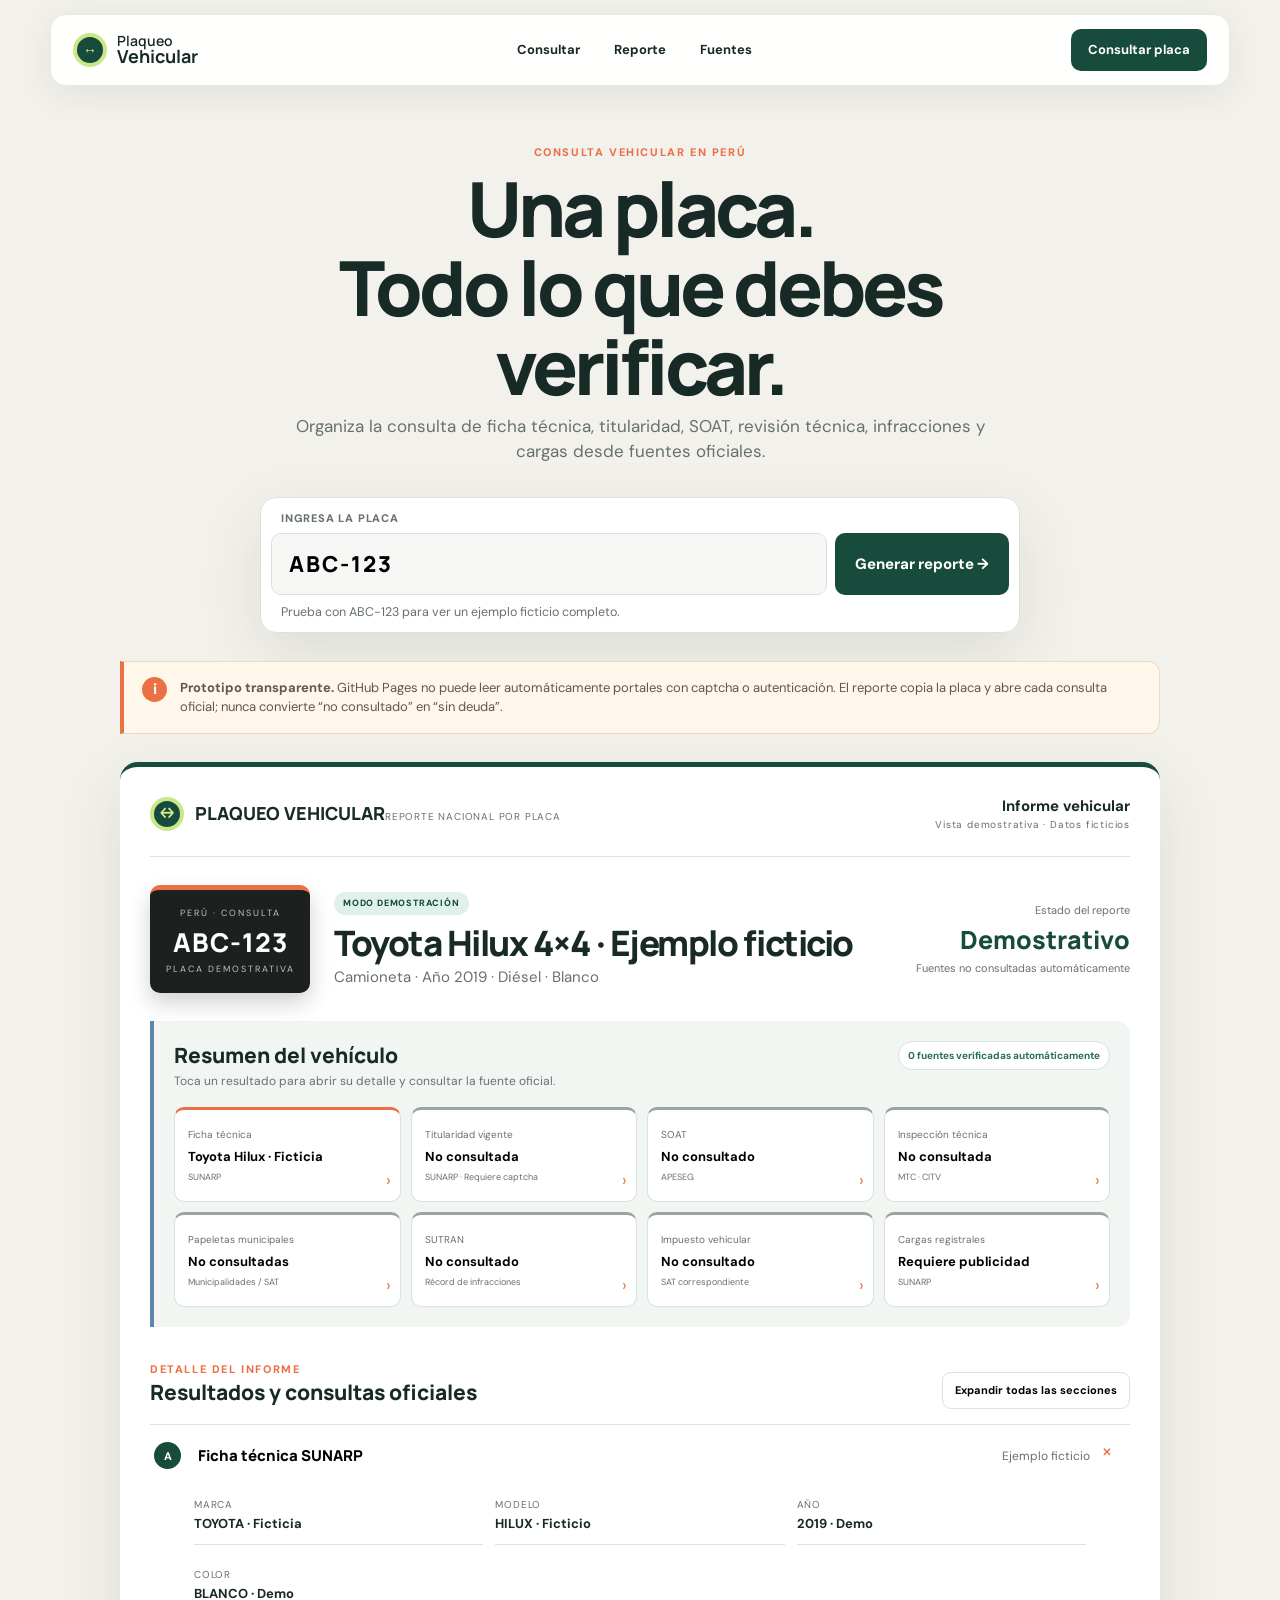
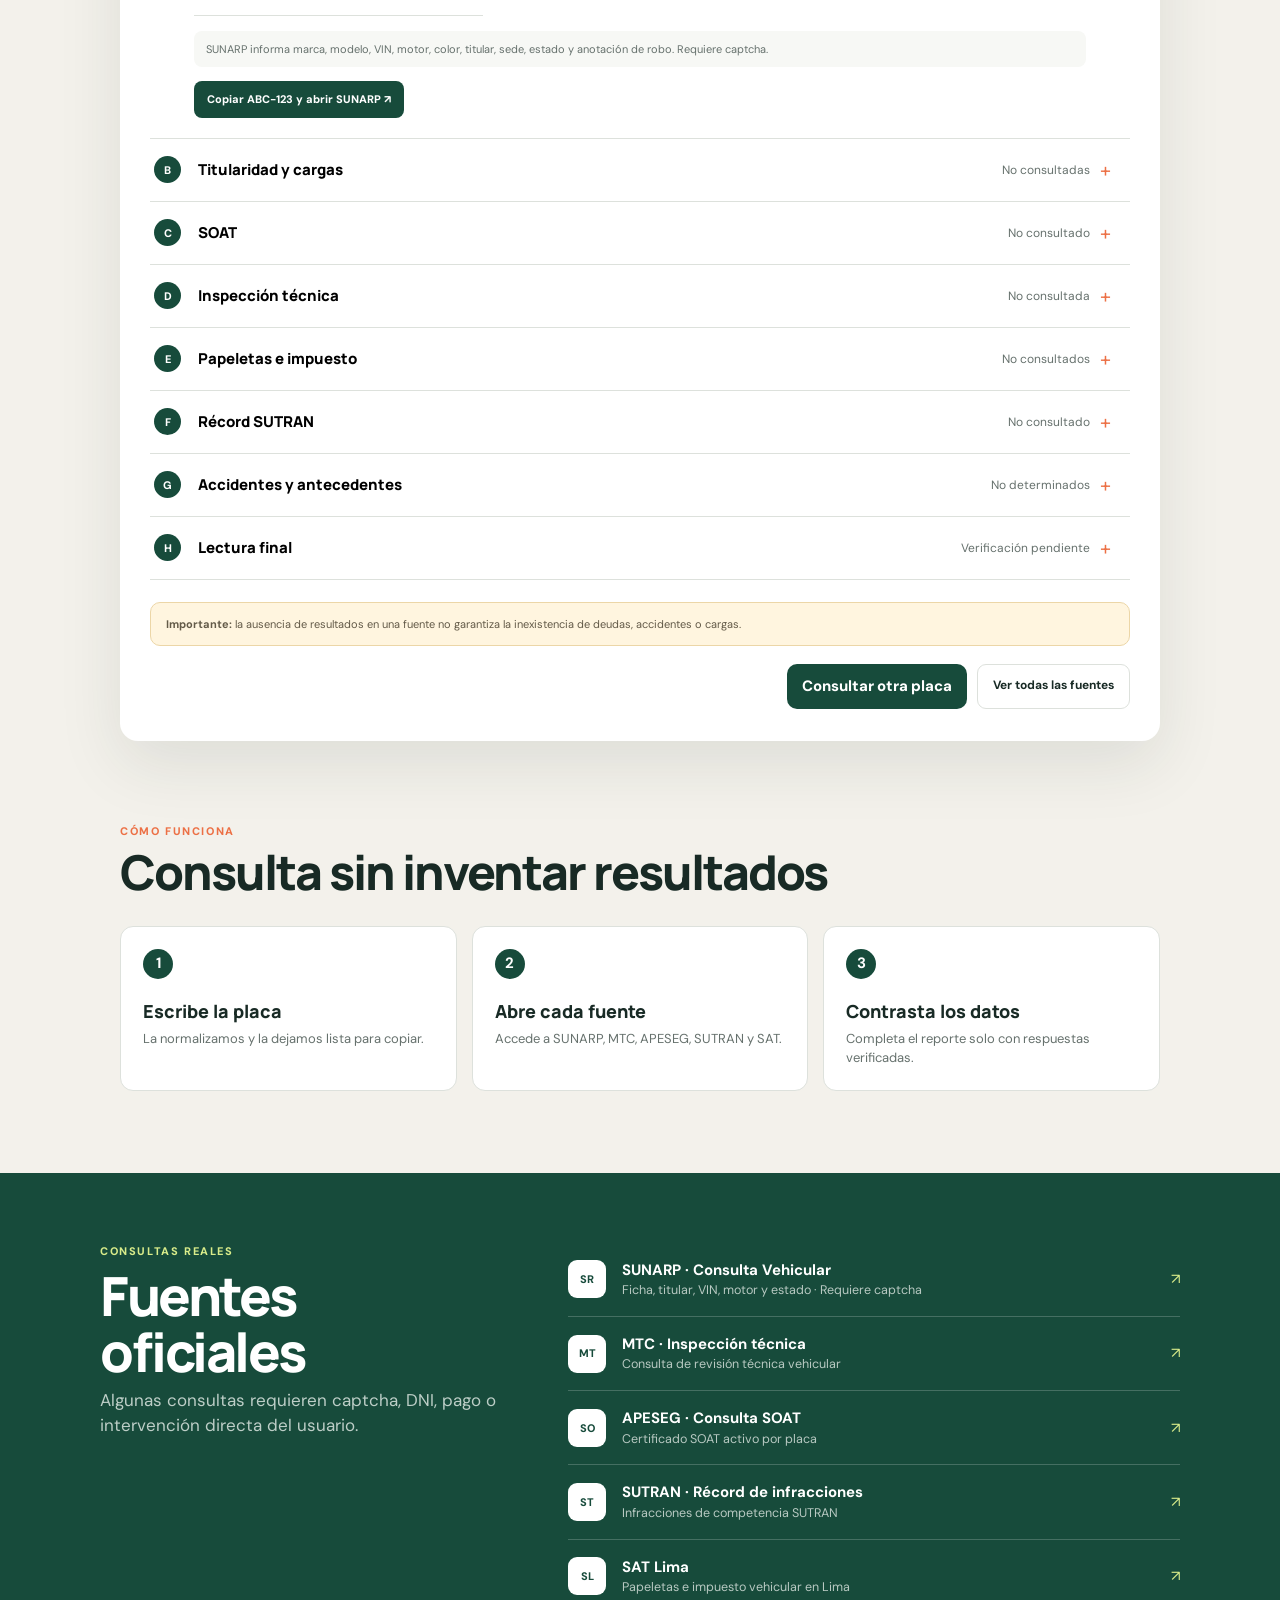
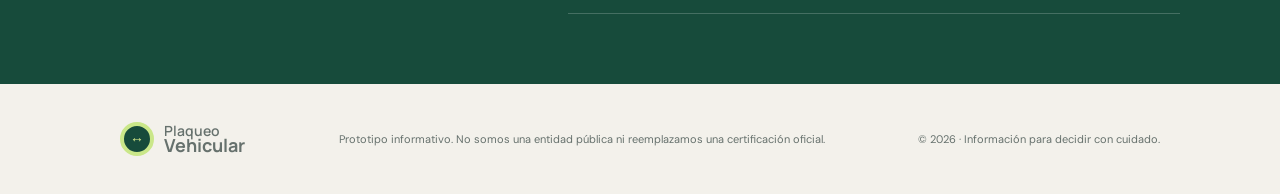
==== commit 2779575a: "Convertir sitio en consulta vehicular por placa" ====
--- a/index.html
+++ b/index.html
@@ -1,79 +1,9 @@
-<!doctype html>
-<html lang="es">
-<head>
-  <meta charset="utf-8">
-  <meta name="viewport" content="width=device-width,initial-scale=1,viewport-fit=cover">
-  <meta name="theme-color" content="#f3f1eb">
-  <title>Plaqueo Vehicular — Reporte de remate</title>
-  <meta name="description" content="Reporte demostrativo de remates vehiculares oficiales del Perú con fuentes y análisis transparente.">
-  <link rel="preconnect" href="https://fonts.googleapis.com">
-  <link rel="preconnect" href="https://fonts.gstatic.com" crossorigin>
-  <link href="https://fonts.googleapis.com/css2?family=DM+Sans:wght@400;500;600;700&family=Manrope:wght@600;700;800&display=swap" rel="stylesheet">
-  <link rel="stylesheet" href="styles.css">
-</head>
-<body>
-  <header class="site-header">
-    <a class="brand" href="#inicio" aria-label="Plaqueo Vehicular, inicio"><span class="brand-wheel" aria-hidden="true">↔</span><span>Plaqueo<br><b>Vehicular</b></span></a>
-    <nav aria-label="Navegación principal"><a href="#reporte">Reporte</a><a href="#oportunidades">Remates</a><a href="#fuentes">Fuentes</a></nav>
-    <a class="header-cta" href="#oportunidades">Buscar remate</a>
-  </header>
-
-  <main id="inicio" class="page-shell">
-    <section class="intro">
-      <span class="eyebrow">PROTOTIPO INTERACTIVO</span>
-      <h1>Reporte de remate vehicular</h1>
-      <p>Revisa en un solo lugar la convocatoria, el precio, los riesgos y los datos que aún debes verificar antes de ofertar.</p>
-    </section>
-
-    <div class="demo-alert" role="note"><span>i</span><p><b>Demostración ficticia.</b> Los vehículos, placas, fechas y montos del informe son ilustrativos. Las fuentes enlazadas sí son oficiales y su disponibilidad fue verificada.</p></div>
-
-    <section class="report" id="reporte" aria-labelledby="reportTitle">
-      <header class="report-top">
-        <div class="report-brand"><span class="brand-wheel">↔</span><div><b>PLAQUEO VEHICULAR</b><small>RADAR DE REMATES PÚBLICOS</small></div></div>
-        <div><b>Informe de oportunidad</b><small>Ejemplo interactivo · Datos demostrativos</small></div>
-      </header>
-
-      <div class="case-picker" role="tablist" aria-label="Elegir caso demostrativo">
-        <button class="case-tab active" role="tab" data-id="1">Toyota Hilux</button>
-        <button class="case-tab" role="tab" data-id="2">Kia Rio</button>
-        <button class="case-tab" role="tab" data-id="3">Hino 500</button>
-      </div>
-
-      <div class="vehicle-hero">
-        <div class="demo-plate"><span>PERÚ · DEMO</span><strong id="plate">DEMO-01</strong><small>NO ES PLACA REAL</small></div>
-        <div class="vehicle-title"><span id="entityBadge" class="entity-badge">SUNAT · CASO SIMULADO</span><h2 id="reportTitle">Toyota Hilux 4×4</h2><p id="vehicleMeta">Camioneta · Año 2019 · Diésel · Blanco</p></div>
-        <div class="base-price"><span>Precio base ilustrativo</span><strong id="basePrice">S/ 48,500</strong><small id="auctionDate">18 nov 2026 · Arequipa</small></div>
-      </div>
-
-      <section class="summary-box" aria-labelledby="summaryTitle">
-        <div class="summary-heading"><div><h3 id="summaryTitle">Resumen de la oportunidad</h3><p>Toca un resultado para abrir su detalle y revisar qué está confirmado.</p></div><span class="source-status">0 antecedentes reales atribuidos</span></div>
-        <div class="status-grid" id="statusGrid"></div>
-      </section>
-
-      <div class="detail-heading"><div><span class="eyebrow">DETALLE DEL INFORME</span><h3>Datos, supuestos y verificaciones</h3></div><button id="expandAll" type="button">Expandir todas las secciones</button></div>
-      <div class="accordion" id="accordion"></div>
-
-      <div class="report-warning"><b>Una alerta importante:</b> “No disponible” no significa “sin deuda”. Este informe no sustituye las bases del remate, la publicidad registral, la inspección mecánica ni la revisión legal.</div>
-      <div class="report-actions"><a class="primary-action" id="officialLink" href="https://rematestributarios.sunat.gob.pe/vehiculos" target="_blank" rel="noopener">Abrir fuente oficial ↗</a><a href="#oportunidades">Comparar casos</a></div>
-    </section>
-
-    <section class="opportunities" id="oportunidades">
-      <div class="section-title"><span class="eyebrow">OTROS CASOS DEL PROTOTIPO</span><h2>Compara antes de decidir</h2><p>Todos los casos de esta versión son demostrativos.</p></div>
-      <div class="opportunity-grid" id="opportunityGrid"></div>
-    </section>
-
-    <section class="sources" id="fuentes">
-      <div><span class="eyebrow">TRAZABILIDAD</span><h2>Fuentes oficiales</h2><p>Mostramos el enlace y el estado de cada portal. No completamos vacíos con suposiciones.</p></div>
-      <div class="source-list">
-        <a href="https://rematestributarios.sunat.gob.pe/vehiculos" target="_blank" rel="noopener"><span>S</span><div><b>SUNAT · Remates tributarios</b><small>Revisada 2 nov 2026 · Sin vehículos publicados</small></div><i>↗</i></a>
-        <a href="https://www.sat.gob.pe/websiteV8/modulos/remates/vehiculos.aspx" target="_blank" rel="noopener"><span>SL</span><div><b>SAT Lima · Remate de vehículos</b><small>Revisada 2 nov 2026 · Ningún remate en proceso</small></div><i>↗</i></a>
-        <a href="https://www.gob.pe/pronabi" target="_blank" rel="noopener"><span>P</span><div><b>PRONABI · Bienes incautados</b><small>Fuente complementaria · Revisión manual requerida</small></div><i>↗</i></a>
-      </div>
-    </section>
-  </main>
-
-  <footer><div class="brand"><span class="brand-wheel">↔</span><span>Plaqueo<br><b>Vehicular</b></span></div><p>Prototipo informativo. No somos una entidad pública ni intermediamos en remates.</p><span>© 2026 · Información para decidir con cuidado.</span></footer>
-  <div class="toast" id="toast" role="status" aria-live="polite"></div>
-  <script src="app.js"></script>
-</body>
-</html>
+<!doctype html><html lang="es"><head><meta charset="utf-8"><meta name="viewport" content="width=device-width,initial-scale=1,viewport-fit=cover"><meta name="theme-color" content="#f3f1eb"><title>Plaqueo Vehicular — Consulta por placa</title><meta name="description" content="Consulta por placa y organiza la verificación vehicular en fuentes oficiales del Perú."><link rel="preconnect" href="https://fonts.googleapis.com"><link rel="preconnect" href="https://fonts.gstatic.com" crossorigin><link href="https://fonts.googleapis.com/css2?family=DM+Sans:wght@400;500;600;700&family=Manrope:wght@600;700;800&display=swap" rel="stylesheet"><link rel="stylesheet" href="styles.css?v=3"></head>
+<body><header class="site-header"><a class="brand" href="#inicio"><span class="brand-wheel">↔</span><span>Plaqueo<br><b>Vehicular</b></span></a><nav><a href="#consulta">Consultar</a><a href="#reporte">Reporte</a><a href="#fuentes">Fuentes</a></nav><a class="header-cta" href="#consulta">Consultar placa</a></header>
+<main id="inicio" class="page-shell"><section class="intro search-intro" id="consulta"><span class="eyebrow">CONSULTA VEHICULAR EN PERÚ</span><h1>Una placa.<br>Todo lo que debes verificar.</h1><p>Organiza la consulta de ficha técnica, titularidad, SOAT, revisión técnica, infracciones y cargas desde fuentes oficiales.</p><form class="plate-search" id="plateForm"><label for="plateInput">Ingresa la placa</label><div class="plate-input-wrap"><input id="plateInput" value="ABC-123" maxlength="8" autocomplete="off"><button type="submit">Generar reporte →</button></div><small>Prueba con ABC-123 para ver un ejemplo ficticio completo.</small></form></section>
+<div class="demo-alert"><span>i</span><p><b>Prototipo transparente.</b> GitHub Pages no puede leer automáticamente portales con captcha o autenticación. El reporte copia la placa y abre cada consulta oficial; nunca convierte “no consultado” en “sin deuda”.</p></div>
+<section class="report" id="reporte"><header class="report-top"><div class="report-brand"><span class="brand-wheel">↔</span><div><b>PLAQUEO VEHICULAR</b><small>REPORTE NACIONAL POR PLACA</small></div></div><div><b>Informe vehicular</b><small id="reportMode">Vista demostrativa · Datos ficticios</small></div></header><div class="vehicle-hero"><div class="demo-plate"><span>PERÚ · CONSULTA</span><strong id="plate">ABC-123</strong><small id="plateNote">PLACA DEMOSTRATIVA</small></div><div class="vehicle-title"><span id="entityBadge" class="entity-badge">MODO DEMOSTRACIÓN</span><h2 id="reportTitle">Toyota Hilux 4×4 · Ejemplo ficticio</h2><p id="vehicleMeta">Camioneta · Año 2019 · Diésel · Blanco</p></div><div class="base-price"><span>Estado del reporte</span><strong id="reportStatus">Demostrativo</strong><small>Fuentes no consultadas automáticamente</small></div></div>
+<section class="summary-box"><div class="summary-heading"><div><h3>Resumen del vehículo</h3><p>Toca un resultado para abrir su detalle y consultar la fuente oficial.</p></div><span class="source-status">0 fuentes verificadas automáticamente</span></div><div class="status-grid" id="statusGrid"></div></section><div class="detail-heading"><div><span class="eyebrow">DETALLE DEL INFORME</span><h3>Resultados y consultas oficiales</h3></div><button id="expandAll">Expandir todas las secciones</button></div><div class="accordion" id="accordion"></div><div class="report-warning"><b>Importante:</b> la ausencia de resultados en una fuente no garantiza la inexistencia de deudas, accidentes o cargas.</div><div class="report-actions"><button class="primary-action" id="newSearch">Consultar otra placa</button><a href="#fuentes">Ver todas las fuentes</a></div></section>
+<section class="how-it-works"><span class="eyebrow">CÓMO FUNCIONA</span><h2>Consulta sin inventar resultados</h2><div class="steps"><article><b>1</b><h3>Escribe la placa</h3><p>La normalizamos y la dejamos lista para copiar.</p></article><article><b>2</b><h3>Abre cada fuente</h3><p>Accede a SUNARP, MTC, APESEG, SUTRAN y SAT.</p></article><article><b>3</b><h3>Contrasta los datos</h3><p>Completa el reporte solo con respuestas verificadas.</p></article></div></section>
+<section class="sources" id="fuentes"><div><span class="eyebrow">CONSULTAS REALES</span><h2>Fuentes oficiales</h2><p>Algunas consultas requieren captcha, DNI, pago o intervención directa del usuario.</p></div><div class="source-list"><a href="https://www.gob.pe/358-consultar-los-datos-de-un-vehiculo-consulta-vehicular" target="_blank"><span>SR</span><div><b>SUNARP · Consulta Vehicular</b><small>Ficha, titular, VIN, motor y estado · Requiere captcha</small></div><i>↗</i></a><a href="https://sistemas.mtc.gob.pe/aplicaciones/consulta-de-inspeccion-tecnica-vehicular/" target="_blank"><span>MT</span><div><b>MTC · Inspección técnica</b><small>Consulta de revisión técnica vehicular</small></div><i>↗</i></a><a href="https://www.apeseg.org.pe/" target="_blank"><span>SO</span><div><b>APESEG · Consulta SOAT</b><small>Certificado SOAT activo por placa</small></div><i>↗</i></a><a href="https://www.sutran.gob.pe/consultas/record-de-infracciones/record-de-infracciones/" target="_blank"><span>ST</span><div><b>SUTRAN · Récord de infracciones</b><small>Infracciones de competencia SUTRAN</small></div><i>↗</i></a><a href="https://www.sat.gob.pe/" target="_blank"><span>SL</span><div><b>SAT Lima</b><small>Papeletas e impuesto vehicular en Lima</small></div><i>↗</i></a></div></section></main>
+<footer><div class="brand"><span class="brand-wheel">↔</span><span>Plaqueo<br><b>Vehicular</b></span></div><p>Prototipo informativo. No somos una entidad pública ni reemplazamos una certificación oficial.</p><span>© 2026 · Información para decidir con cuidado.</span></footer><div class="toast" id="toast"></div><script src="app.js?v=3"></script></body></html>
--- a/styles.css
+++ b/styles.css
@@ -3,3 +3,5 @@
 @media(max-width:800px){.site-header{margin:0;border-radius:0;height:65px;top:0;padding:0 15px}.site-header nav{display:none}.header-cta{padding:9px 11px}.page-shell{padding:38px 14px 0}.intro h1{font-size:38px}.intro p{font-size:15px}.report{padding:20px 16px;border-radius:13px}.report-top>div:last-child{display:none}.case-picker{overflow-x:auto}.case-tab{white-space:nowrap}.vehicle-hero{grid-template-columns:105px 1fr;gap:14px}.demo-plate{padding:12px 7px}.demo-plate strong{font-size:18px}.base-price{grid-column:1/-1;text-align:left;padding-top:12px;border-top:1px solid var(--line)}.status-grid{grid-template-columns:repeat(2,1fr)}.summary-heading{display:block}.source-status{display:inline-block;margin-top:10px}.detail-heading{display:block}.detail-heading button{margin-top:12px}.acc-trigger{grid-template-columns:30px 1fr 20px}.acc-trigger .acc-value{display:none}.acc-panel{padding-left:40px}.fact-grid{grid-template-columns:repeat(2,1fr)}.opportunities{padding:65px 0}.opportunity-grid{grid-template-columns:1fr}.sources{grid-template-columns:1fr;gap:24px;padding-block:55px}footer{flex-direction:column;align-items:flex-start;gap:18px}.report-actions{flex-direction:column}.report-actions a{text-align:center}}
 @media(max-width:420px){.status-grid,.fact-grid{grid-template-columns:1fr}.vehicle-title h2{font-size:23px}.intro h1{font-size:33px}.brand b{font-size:16px}}
 @media(prefers-reduced-motion:reduce){*{scroll-behavior:auto!important;transition:none!important}}
+.search-intro{text-align:center;max-width:880px;margin:0 auto 24px}.search-intro h1{font-size:clamp(44px,7vw,76px);letter-spacing:-4px}.search-intro p{margin-inline:auto}.plate-search{max-width:760px;margin:32px auto 0;background:white;border:1px solid var(--line);border-radius:16px;padding:10px;box-shadow:var(--shadow);text-align:left}.plate-search>label{display:block;padding:2px 10px 7px;color:var(--muted);font-size:11px;font-weight:800;letter-spacing:.8px;text-transform:uppercase}.plate-input-wrap{display:flex;gap:8px}.plate-input-wrap input{flex:1;min-width:0;border:1px solid var(--line);background:var(--soft);border-radius:10px;padding:15px 17px;font:800 22px Manrope,sans-serif;letter-spacing:2px;text-transform:uppercase;outline:none}.plate-input-wrap input:focus{border-color:var(--forest);box-shadow:0 0 0 3px rgba(23,75,59,.1)}.plate-input-wrap button,.primary-action{border:0;background:var(--forest);color:white;border-radius:10px;padding:0 20px;font-weight:800}.plate-search small{display:block;color:var(--muted);padding:8px 10px 0}.source-action{margin-top:14px;border:0;background:var(--forest);color:white;border-radius:8px;padding:10px 13px;font-weight:800;font-size:11px}.status-card.demo{border-top:3px solid var(--orange)}.how-it-works{padding:82px 0}.how-it-works>h2{font:800 clamp(32px,4vw,48px)/1.05 Manrope,sans-serif;letter-spacing:-2px;margin:8px 0 28px}.steps{display:grid;grid-template-columns:repeat(3,1fr);gap:15px}.steps article{background:white;border:1px solid var(--line);border-radius:13px;padding:22px}.steps article>b{display:grid;place-items:center;width:30px;height:30px;border-radius:50%;background:var(--forest);color:white}.steps h3{font:800 18px Manrope,sans-serif;margin:20px 0 6px}.steps p{margin:0;color:var(--muted);font-size:13px}.report-actions .primary-action{padding:11px 15px}
+@media(max-width:800px){.search-intro h1{font-size:38px;letter-spacing:-2px}.plate-input-wrap{flex-direction:column}.plate-input-wrap button{padding:14px}.steps{grid-template-columns:1fr}.primary-action{padding:12px}}
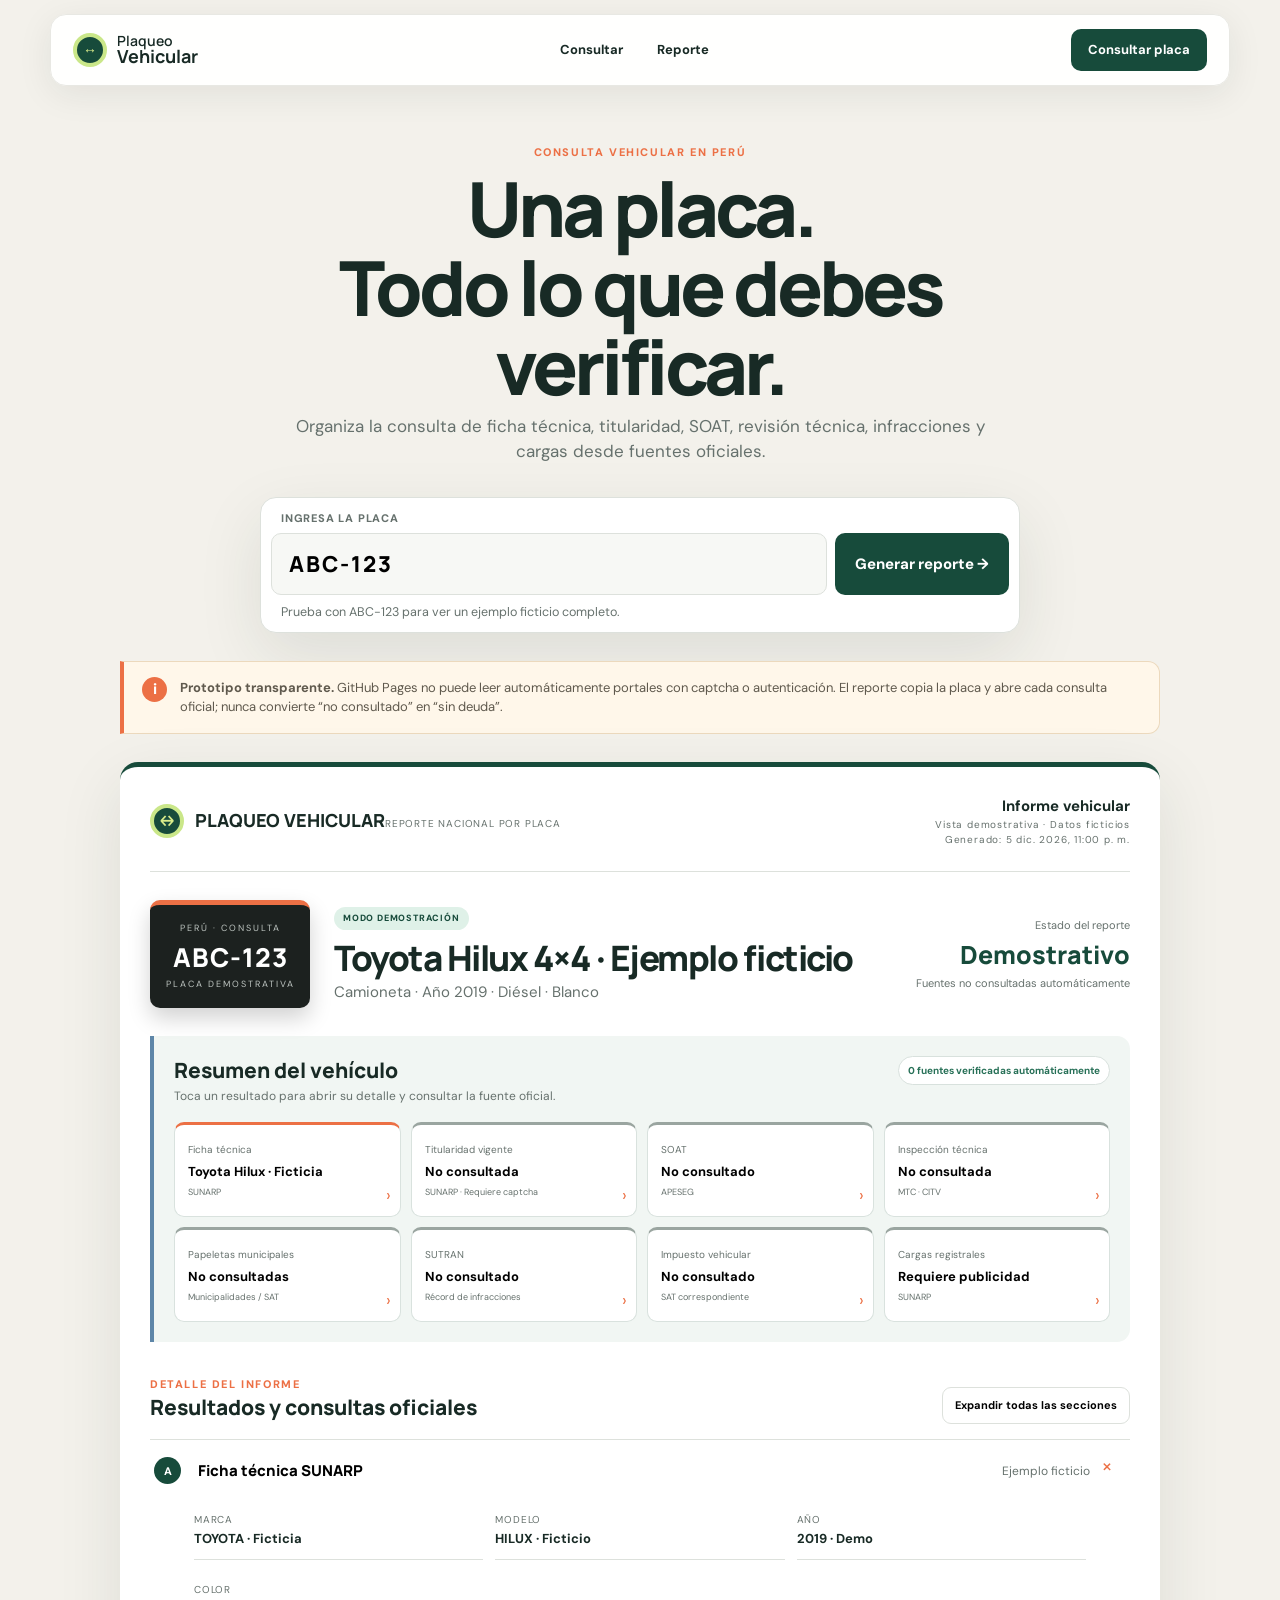
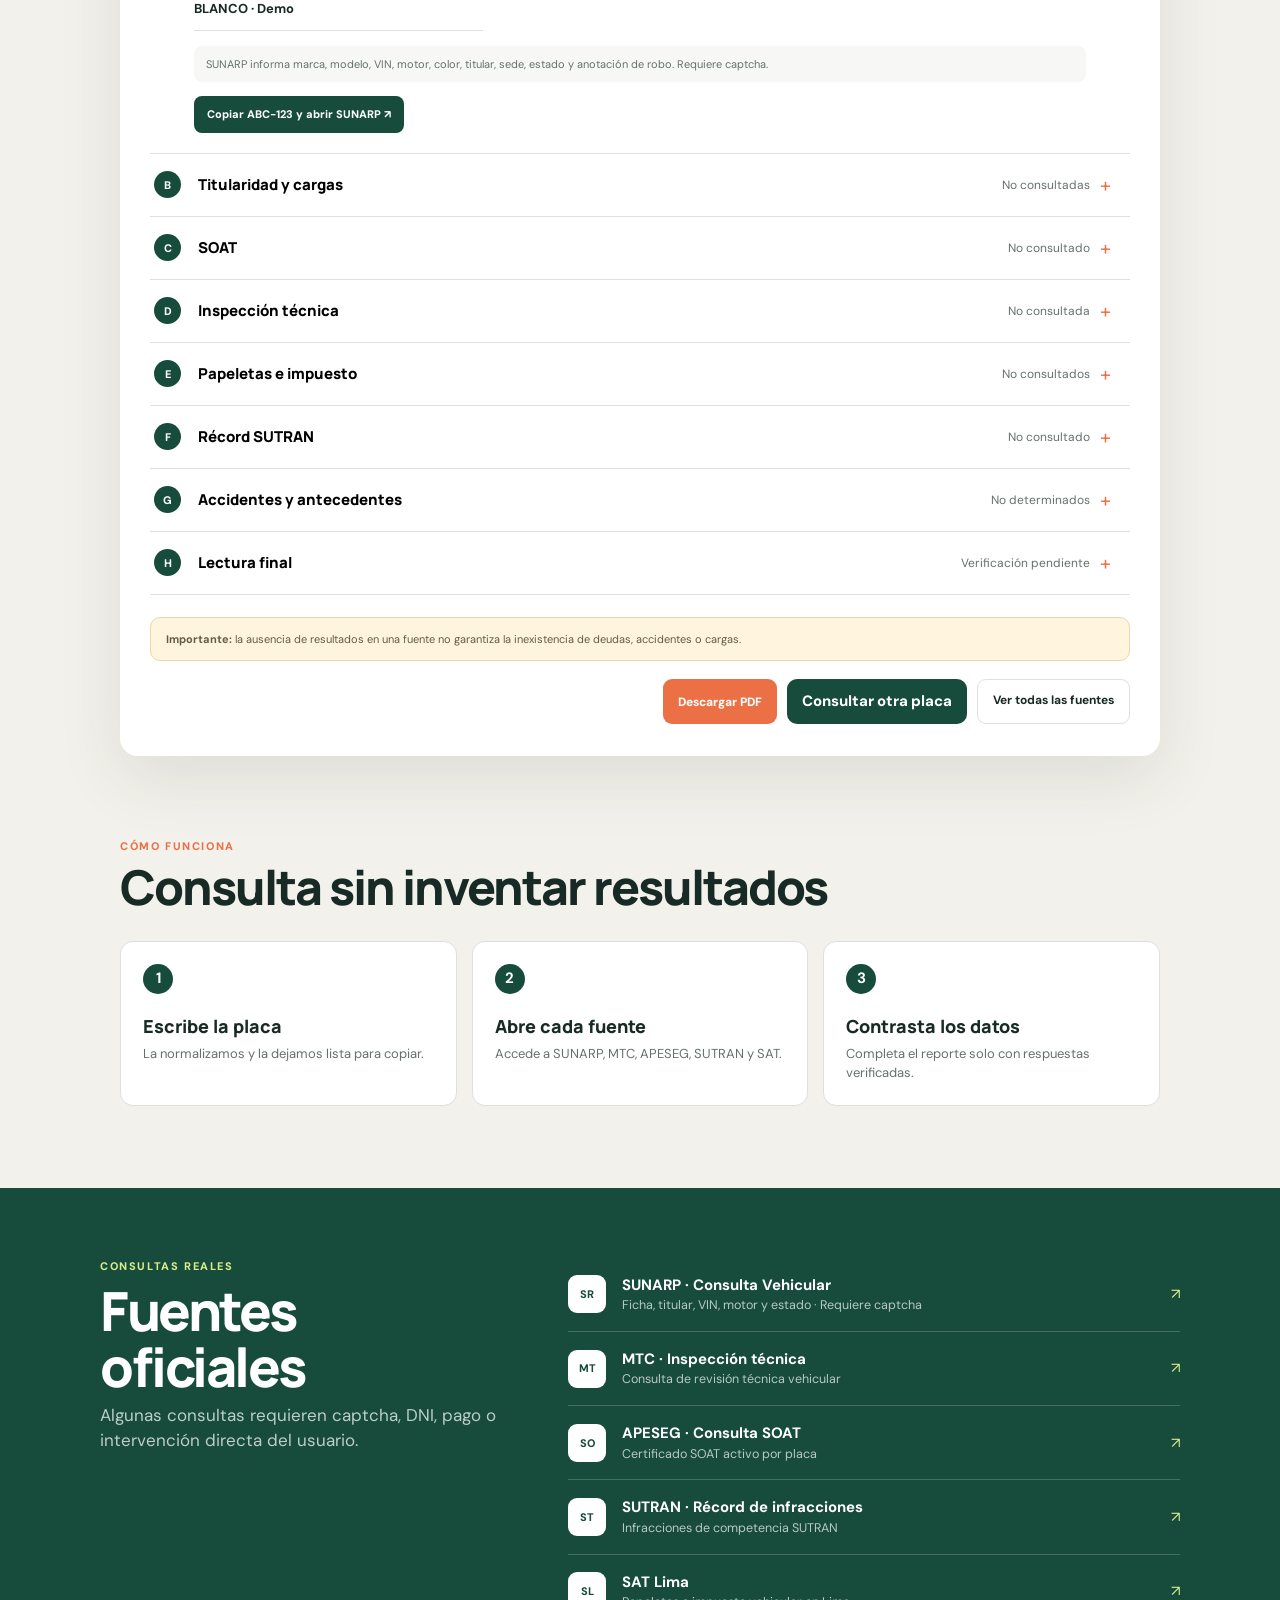
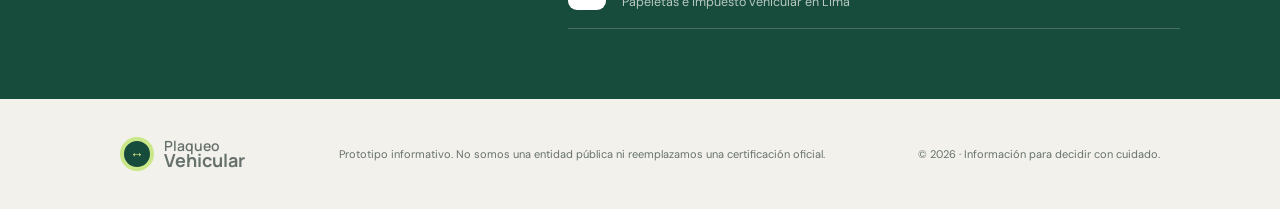
==== commit d40410f0: "Agregar descarga PDF y simplificar menú" ====
--- a/index.html
+++ b/index.html
@@ -1,9 +1,9 @@
 <!doctype html><html lang="es"><head><meta charset="utf-8"><meta name="viewport" content="width=device-width,initial-scale=1,viewport-fit=cover"><meta name="theme-color" content="#f3f1eb"><title>Plaqueo Vehicular — Consulta por placa</title><meta name="description" content="Consulta por placa y organiza la verificación vehicular en fuentes oficiales del Perú."><link rel="preconnect" href="https://fonts.googleapis.com"><link rel="preconnect" href="https://fonts.gstatic.com" crossorigin><link href="https://fonts.googleapis.com/css2?family=DM+Sans:wght@400;500;600;700&family=Manrope:wght@600;700;800&display=swap" rel="stylesheet"><link rel="stylesheet" href="styles.css?v=3"></head>
-<body><header class="site-header"><a class="brand" href="#inicio"><span class="brand-wheel">↔</span><span>Plaqueo<br><b>Vehicular</b></span></a><nav><a href="#consulta">Consultar</a><a href="#reporte">Reporte</a><a href="#fuentes">Fuentes</a></nav><a class="header-cta" href="#consulta">Consultar placa</a></header>
+<body><header class="site-header"><a class="brand" href="#inicio"><span class="brand-wheel">↔</span><span>Plaqueo<br><b>Vehicular</b></span></a><nav><a href="#consulta">Consultar</a><a href="#reporte">Reporte</a></nav><a class="header-cta" href="#consulta">Consultar placa</a></header>
 <main id="inicio" class="page-shell"><section class="intro search-intro" id="consulta"><span class="eyebrow">CONSULTA VEHICULAR EN PERÚ</span><h1>Una placa.<br>Todo lo que debes verificar.</h1><p>Organiza la consulta de ficha técnica, titularidad, SOAT, revisión técnica, infracciones y cargas desde fuentes oficiales.</p><form class="plate-search" id="plateForm"><label for="plateInput">Ingresa la placa</label><div class="plate-input-wrap"><input id="plateInput" value="ABC-123" maxlength="8" autocomplete="off"><button type="submit">Generar reporte →</button></div><small>Prueba con ABC-123 para ver un ejemplo ficticio completo.</small></form></section>
 <div class="demo-alert"><span>i</span><p><b>Prototipo transparente.</b> GitHub Pages no puede leer automáticamente portales con captcha o autenticación. El reporte copia la placa y abre cada consulta oficial; nunca convierte “no consultado” en “sin deuda”.</p></div>
-<section class="report" id="reporte"><header class="report-top"><div class="report-brand"><span class="brand-wheel">↔</span><div><b>PLAQUEO VEHICULAR</b><small>REPORTE NACIONAL POR PLACA</small></div></div><div><b>Informe vehicular</b><small id="reportMode">Vista demostrativa · Datos ficticios</small></div></header><div class="vehicle-hero"><div class="demo-plate"><span>PERÚ · CONSULTA</span><strong id="plate">ABC-123</strong><small id="plateNote">PLACA DEMOSTRATIVA</small></div><div class="vehicle-title"><span id="entityBadge" class="entity-badge">MODO DEMOSTRACIÓN</span><h2 id="reportTitle">Toyota Hilux 4×4 · Ejemplo ficticio</h2><p id="vehicleMeta">Camioneta · Año 2019 · Diésel · Blanco</p></div><div class="base-price"><span>Estado del reporte</span><strong id="reportStatus">Demostrativo</strong><small>Fuentes no consultadas automáticamente</small></div></div>
-<section class="summary-box"><div class="summary-heading"><div><h3>Resumen del vehículo</h3><p>Toca un resultado para abrir su detalle y consultar la fuente oficial.</p></div><span class="source-status">0 fuentes verificadas automáticamente</span></div><div class="status-grid" id="statusGrid"></div></section><div class="detail-heading"><div><span class="eyebrow">DETALLE DEL INFORME</span><h3>Resultados y consultas oficiales</h3></div><button id="expandAll">Expandir todas las secciones</button></div><div class="accordion" id="accordion"></div><div class="report-warning"><b>Importante:</b> la ausencia de resultados en una fuente no garantiza la inexistencia de deudas, accidentes o cargas.</div><div class="report-actions"><button class="primary-action" id="newSearch">Consultar otra placa</button><a href="#fuentes">Ver todas las fuentes</a></div></section>
+<section class="report" id="reporte"><header class="report-top"><div class="report-brand"><span class="brand-wheel">↔</span><div><b>PLAQUEO VEHICULAR</b><small>REPORTE NACIONAL POR PLACA</small></div></div><div><b>Informe vehicular</b><small id="reportMode">Vista demostrativa · Datos ficticios</small><small id="generatedAt"></small></div></header><div class="vehicle-hero"><div class="demo-plate"><span>PERÚ · CONSULTA</span><strong id="plate">ABC-123</strong><small id="plateNote">PLACA DEMOSTRATIVA</small></div><div class="vehicle-title"><span id="entityBadge" class="entity-badge">MODO DEMOSTRACIÓN</span><h2 id="reportTitle">Toyota Hilux 4×4 · Ejemplo ficticio</h2><p id="vehicleMeta">Camioneta · Año 2019 · Diésel · Blanco</p></div><div class="base-price"><span>Estado del reporte</span><strong id="reportStatus">Demostrativo</strong><small>Fuentes no consultadas automáticamente</small></div></div>
+<section class="summary-box"><div class="summary-heading"><div><h3>Resumen del vehículo</h3><p>Toca un resultado para abrir su detalle y consultar la fuente oficial.</p></div><span class="source-status">0 fuentes verificadas automáticamente</span></div><div class="status-grid" id="statusGrid"></div></section><div class="detail-heading"><div><span class="eyebrow">DETALLE DEL INFORME</span><h3>Resultados y consultas oficiales</h3></div><button id="expandAll">Expandir todas las secciones</button></div><div class="accordion" id="accordion"></div><div class="print-sources"><h3>Fuentes oficiales del reporte</h3><ul><li>SUNARP: https://www.gob.pe/358-consultar-los-datos-de-un-vehiculo-consulta-vehicular</li><li>MTC · CITV: https://sistemas.mtc.gob.pe/aplicaciones/consulta-de-inspeccion-tecnica-vehicular/</li><li>APESEG · SOAT: https://www.apeseg.org.pe/</li><li>SUTRAN: https://www.sutran.gob.pe/consultas/record-de-infracciones/record-de-infracciones/</li><li>SAT Lima: https://www.sat.gob.pe/</li></ul></div><div class="report-warning"><b>Importante:</b> la ausencia de resultados en una fuente no garantiza la inexistencia de deudas, accidentes o cargas.</div><div class="report-actions"><button class="download-action" id="downloadPdf">Descargar PDF</button><button class="primary-action" id="newSearch">Consultar otra placa</button><a href="#fuentes">Ver todas las fuentes</a></div></section>
 <section class="how-it-works"><span class="eyebrow">CÓMO FUNCIONA</span><h2>Consulta sin inventar resultados</h2><div class="steps"><article><b>1</b><h3>Escribe la placa</h3><p>La normalizamos y la dejamos lista para copiar.</p></article><article><b>2</b><h3>Abre cada fuente</h3><p>Accede a SUNARP, MTC, APESEG, SUTRAN y SAT.</p></article><article><b>3</b><h3>Contrasta los datos</h3><p>Completa el reporte solo con respuestas verificadas.</p></article></div></section>
 <section class="sources" id="fuentes"><div><span class="eyebrow">CONSULTAS REALES</span><h2>Fuentes oficiales</h2><p>Algunas consultas requieren captcha, DNI, pago o intervención directa del usuario.</p></div><div class="source-list"><a href="https://www.gob.pe/358-consultar-los-datos-de-un-vehiculo-consulta-vehicular" target="_blank"><span>SR</span><div><b>SUNARP · Consulta Vehicular</b><small>Ficha, titular, VIN, motor y estado · Requiere captcha</small></div><i>↗</i></a><a href="https://sistemas.mtc.gob.pe/aplicaciones/consulta-de-inspeccion-tecnica-vehicular/" target="_blank"><span>MT</span><div><b>MTC · Inspección técnica</b><small>Consulta de revisión técnica vehicular</small></div><i>↗</i></a><a href="https://www.apeseg.org.pe/" target="_blank"><span>SO</span><div><b>APESEG · Consulta SOAT</b><small>Certificado SOAT activo por placa</small></div><i>↗</i></a><a href="https://www.sutran.gob.pe/consultas/record-de-infracciones/record-de-infracciones/" target="_blank"><span>ST</span><div><b>SUTRAN · Récord de infracciones</b><small>Infracciones de competencia SUTRAN</small></div><i>↗</i></a><a href="https://www.sat.gob.pe/" target="_blank"><span>SL</span><div><b>SAT Lima</b><small>Papeletas e impuesto vehicular en Lima</small></div><i>↗</i></a></div></section></main>
 <footer><div class="brand"><span class="brand-wheel">↔</span><span>Plaqueo<br><b>Vehicular</b></span></div><p>Prototipo informativo. No somos una entidad pública ni reemplazamos una certificación oficial.</p><span>© 2026 · Información para decidir con cuidado.</span></footer><div class="toast" id="toast"></div><script src="app.js?v=3"></script></body></html>
--- a/styles.css
+++ b/styles.css
@@ -5,3 +5,5 @@
 @media(prefers-reduced-motion:reduce){*{scroll-behavior:auto!important;transition:none!important}}
 .search-intro{text-align:center;max-width:880px;margin:0 auto 24px}.search-intro h1{font-size:clamp(44px,7vw,76px);letter-spacing:-4px}.search-intro p{margin-inline:auto}.plate-search{max-width:760px;margin:32px auto 0;background:white;border:1px solid var(--line);border-radius:16px;padding:10px;box-shadow:var(--shadow);text-align:left}.plate-search>label{display:block;padding:2px 10px 7px;color:var(--muted);font-size:11px;font-weight:800;letter-spacing:.8px;text-transform:uppercase}.plate-input-wrap{display:flex;gap:8px}.plate-input-wrap input{flex:1;min-width:0;border:1px solid var(--line);background:var(--soft);border-radius:10px;padding:15px 17px;font:800 22px Manrope,sans-serif;letter-spacing:2px;text-transform:uppercase;outline:none}.plate-input-wrap input:focus{border-color:var(--forest);box-shadow:0 0 0 3px rgba(23,75,59,.1)}.plate-input-wrap button,.primary-action{border:0;background:var(--forest);color:white;border-radius:10px;padding:0 20px;font-weight:800}.plate-search small{display:block;color:var(--muted);padding:8px 10px 0}.source-action{margin-top:14px;border:0;background:var(--forest);color:white;border-radius:8px;padding:10px 13px;font-weight:800;font-size:11px}.status-card.demo{border-top:3px solid var(--orange)}.how-it-works{padding:82px 0}.how-it-works>h2{font:800 clamp(32px,4vw,48px)/1.05 Manrope,sans-serif;letter-spacing:-2px;margin:8px 0 28px}.steps{display:grid;grid-template-columns:repeat(3,1fr);gap:15px}.steps article{background:white;border:1px solid var(--line);border-radius:13px;padding:22px}.steps article>b{display:grid;place-items:center;width:30px;height:30px;border-radius:50%;background:var(--forest);color:white}.steps h3{font:800 18px Manrope,sans-serif;margin:20px 0 6px}.steps p{margin:0;color:var(--muted);font-size:13px}.report-actions .primary-action{padding:11px 15px}
 @media(max-width:800px){.search-intro h1{font-size:38px;letter-spacing:-2px}.plate-input-wrap{flex-direction:column}.plate-input-wrap button{padding:14px}.steps{grid-template-columns:1fr}.primary-action{padding:12px}}
+.download-action{border:0;background:var(--orange);color:white;border-radius:9px;padding:11px 15px;font-weight:800;font-size:12px}.print-sources{display:none}
+@media print{@page{size:A4;margin:12mm}body{background:white;font-size:10pt;-webkit-print-color-adjust:exact;print-color-adjust:exact}.site-header,.intro,.demo-alert,.how-it-works,.sources,footer,.toast,.report-actions,.detail-heading button,.source-action{display:none!important}.page-shell{max-width:none;padding:0}.report{box-shadow:none;border-radius:0;padding:0;overflow:visible}.report-top{padding-bottom:12px}.vehicle-hero{padding:15px 0;grid-template-columns:125px 1fr auto}.summary-box{padding:12px}.status-grid{grid-template-columns:repeat(4,1fr);gap:6px}.status-card{min-height:68px;padding:8px;break-inside:avoid}.detail-heading{padding:20px 0 8px}.accordion{border-top:1px solid var(--line)}.acc-item{break-inside:avoid}.acc-panel,.acc-item .acc-panel{display:block!important;padding:0 38px 10px}.acc-trigger{padding:9px 3px}.acc-trigger .plus{display:none}.fact-grid{grid-template-columns:repeat(4,1fr)}.data-note{margin-top:8px;padding:7px}.print-sources{display:block;break-inside:avoid;margin-top:18px;padding-top:10px;border-top:1px solid var(--line)}.print-sources h3{font:800 14px Manrope,sans-serif;margin:0 0 5px}.print-sources ul{margin:0;padding-left:18px;font-size:8pt;word-break:break-all}.report-warning{break-inside:avoid;margin-top:14px}.printing-report #reporte{display:block}}
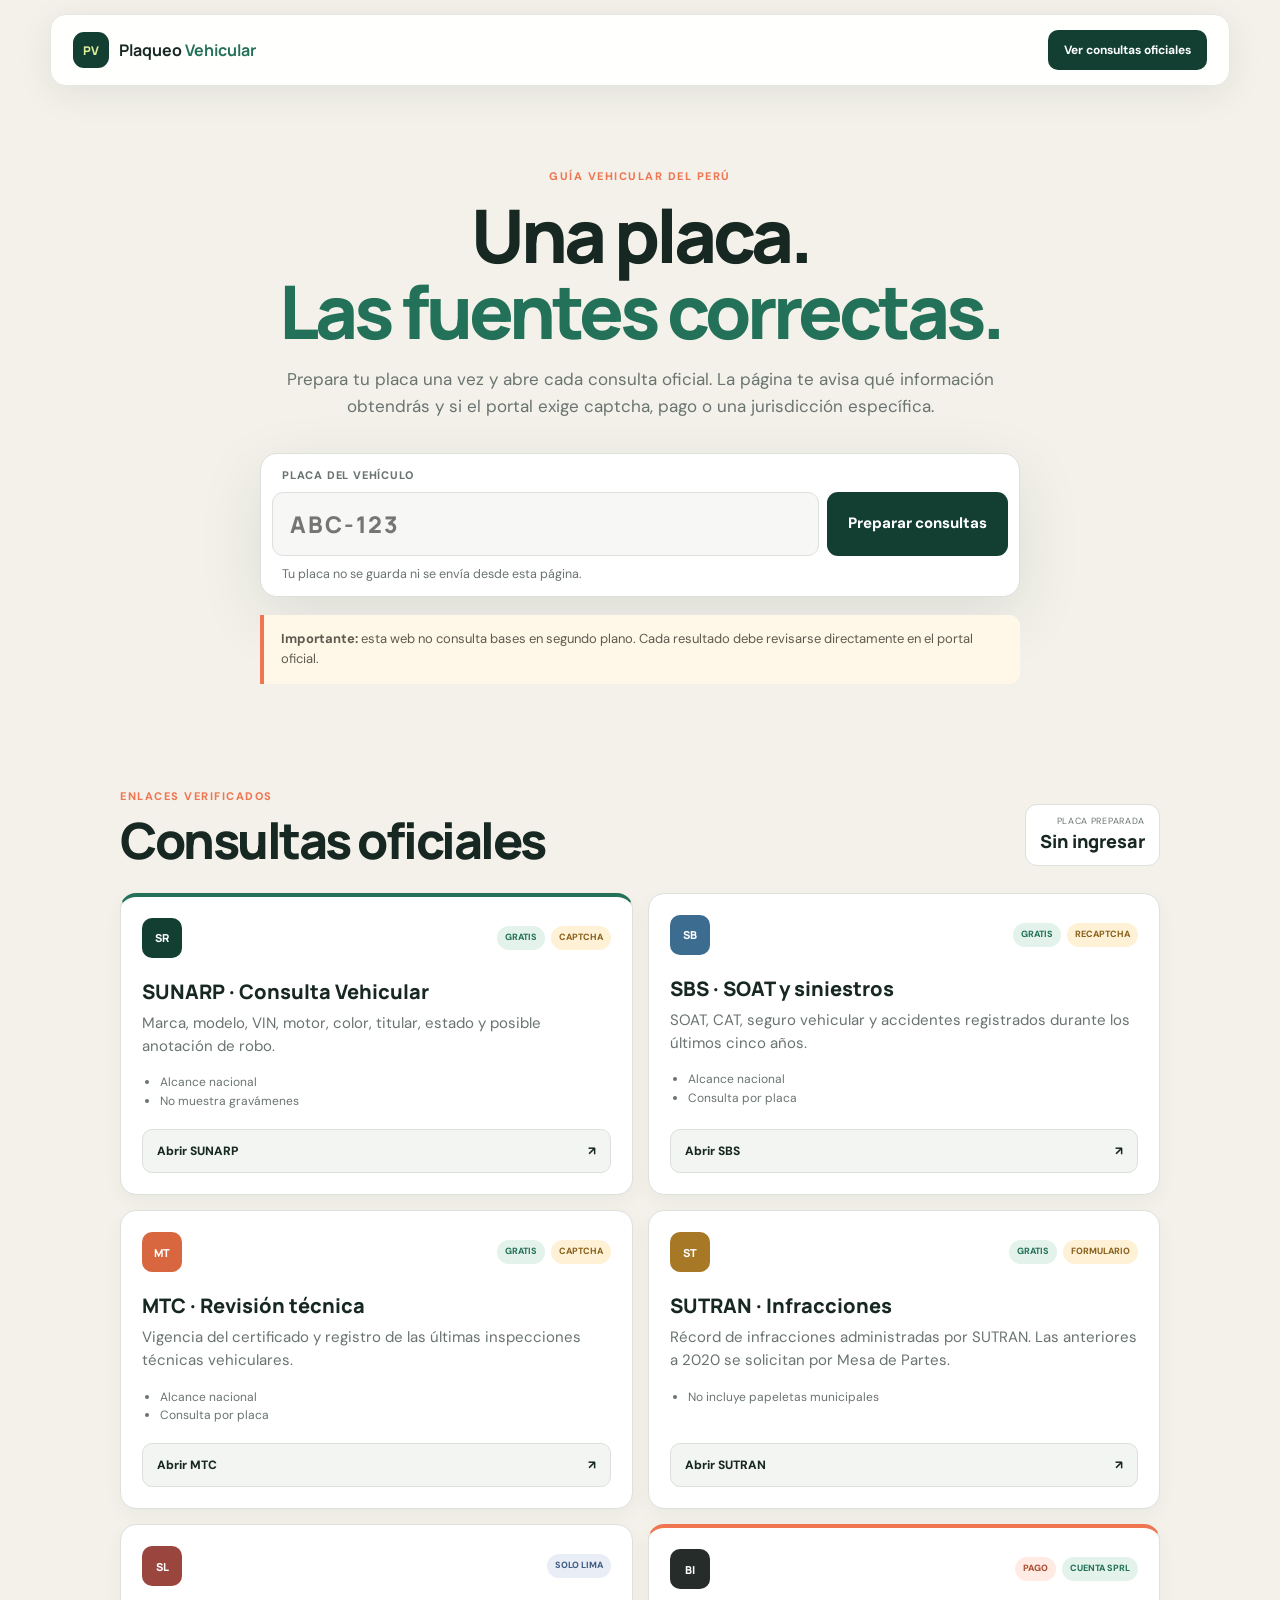
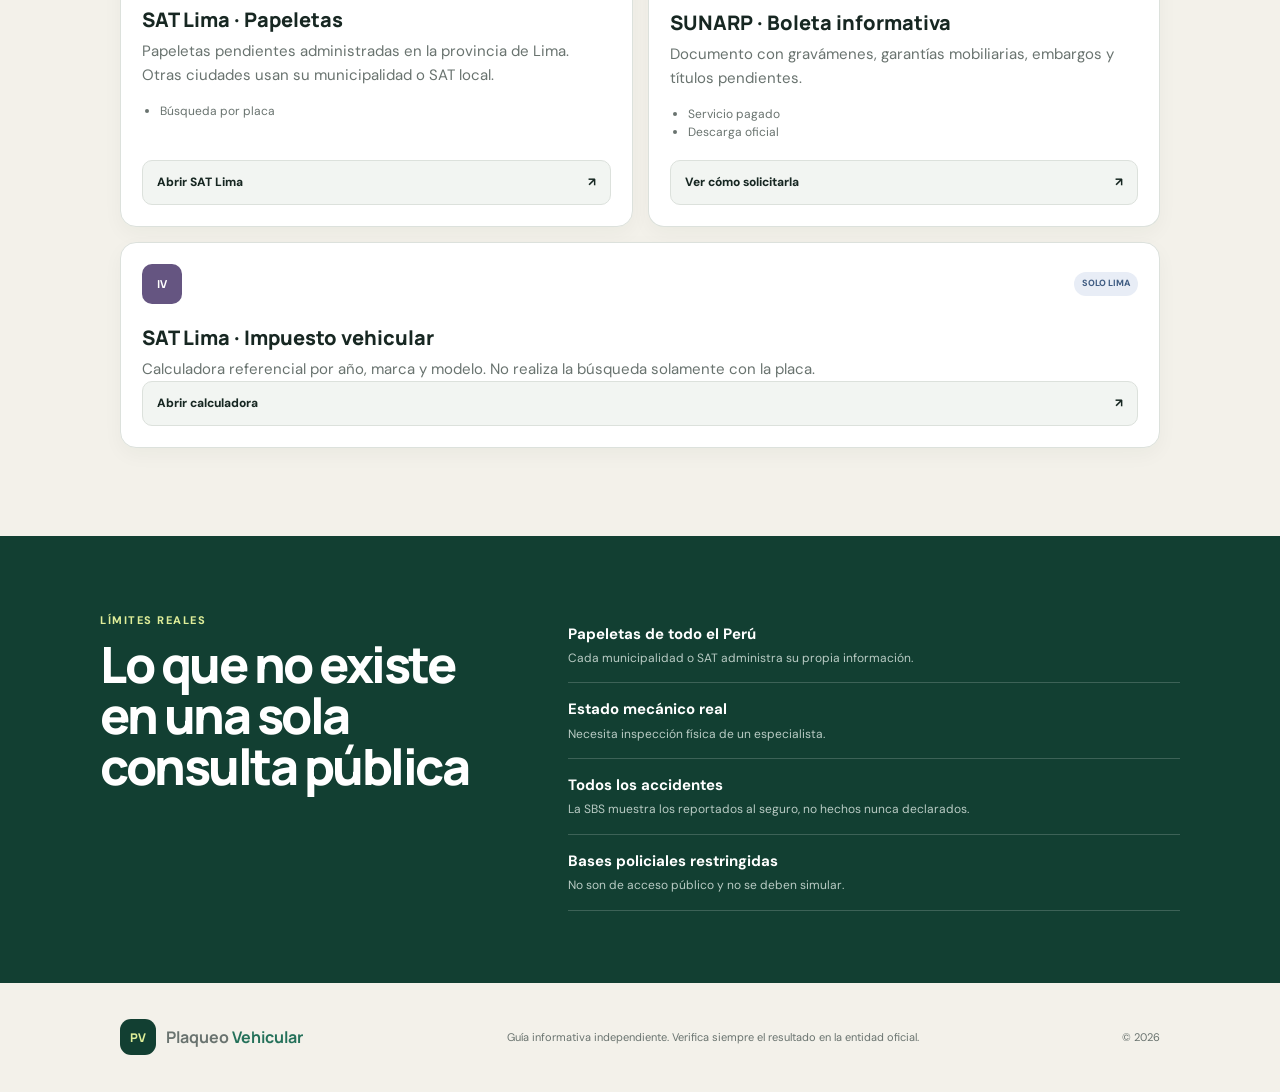
==== commit 21f0648d: "Convertir sitio en guía de consultas oficiales" ====
--- a/index.html
+++ b/index.html
@@ -1,9 +1,82 @@
-<!doctype html><html lang="es"><head><meta charset="utf-8"><meta name="viewport" content="width=device-width,initial-scale=1,viewport-fit=cover"><meta name="theme-color" content="#f3f1eb"><title>Plaqueo Vehicular — Consulta por placa</title><meta name="description" content="Consulta por placa y organiza la verificación vehicular en fuentes oficiales del Perú."><link rel="preconnect" href="https://fonts.googleapis.com"><link rel="preconnect" href="https://fonts.gstatic.com" crossorigin><link href="https://fonts.googleapis.com/css2?family=DM+Sans:wght@400;500;600;700&family=Manrope:wght@600;700;800&display=swap" rel="stylesheet"><link rel="stylesheet" href="styles.css?v=3"></head>
-<body><header class="site-header"><a class="brand" href="#inicio"><span class="brand-wheel">↔</span><span>Plaqueo<br><b>Vehicular</b></span></a><nav><a href="#consulta">Consultar</a><a href="#reporte">Reporte</a></nav><a class="header-cta" href="#consulta">Consultar placa</a></header>
-<main id="inicio" class="page-shell"><section class="intro search-intro" id="consulta"><span class="eyebrow">CONSULTA VEHICULAR EN PERÚ</span><h1>Una placa.<br>Todo lo que debes verificar.</h1><p>Organiza la consulta de ficha técnica, titularidad, SOAT, revisión técnica, infracciones y cargas desde fuentes oficiales.</p><form class="plate-search" id="plateForm"><label for="plateInput">Ingresa la placa</label><div class="plate-input-wrap"><input id="plateInput" value="ABC-123" maxlength="8" autocomplete="off"><button type="submit">Generar reporte →</button></div><small>Prueba con ABC-123 para ver un ejemplo ficticio completo.</small></form></section>
-<div class="demo-alert"><span>i</span><p><b>Prototipo transparente.</b> GitHub Pages no puede leer automáticamente portales con captcha o autenticación. El reporte copia la placa y abre cada consulta oficial; nunca convierte “no consultado” en “sin deuda”.</p></div>
-<section class="report" id="reporte"><header class="report-top"><div class="report-brand"><span class="brand-wheel">↔</span><div><b>PLAQUEO VEHICULAR</b><small>REPORTE NACIONAL POR PLACA</small></div></div><div><b>Informe vehicular</b><small id="reportMode">Vista demostrativa · Datos ficticios</small><small id="generatedAt"></small></div></header><div class="vehicle-hero"><div class="demo-plate"><span>PERÚ · CONSULTA</span><strong id="plate">ABC-123</strong><small id="plateNote">PLACA DEMOSTRATIVA</small></div><div class="vehicle-title"><span id="entityBadge" class="entity-badge">MODO DEMOSTRACIÓN</span><h2 id="reportTitle">Toyota Hilux 4×4 · Ejemplo ficticio</h2><p id="vehicleMeta">Camioneta · Año 2019 · Diésel · Blanco</p></div><div class="base-price"><span>Estado del reporte</span><strong id="reportStatus">Demostrativo</strong><small>Fuentes no consultadas automáticamente</small></div></div>
-<section class="summary-box"><div class="summary-heading"><div><h3>Resumen del vehículo</h3><p>Toca un resultado para abrir su detalle y consultar la fuente oficial.</p></div><span class="source-status">0 fuentes verificadas automáticamente</span></div><div class="status-grid" id="statusGrid"></div></section><div class="detail-heading"><div><span class="eyebrow">DETALLE DEL INFORME</span><h3>Resultados y consultas oficiales</h3></div><button id="expandAll">Expandir todas las secciones</button></div><div class="accordion" id="accordion"></div><div class="print-sources"><h3>Fuentes oficiales del reporte</h3><ul><li>SUNARP: https://www.gob.pe/358-consultar-los-datos-de-un-vehiculo-consulta-vehicular</li><li>MTC · CITV: https://sistemas.mtc.gob.pe/aplicaciones/consulta-de-inspeccion-tecnica-vehicular/</li><li>APESEG · SOAT: https://www.apeseg.org.pe/</li><li>SUTRAN: https://www.sutran.gob.pe/consultas/record-de-infracciones/record-de-infracciones/</li><li>SAT Lima: https://www.sat.gob.pe/</li></ul></div><div class="report-warning"><b>Importante:</b> la ausencia de resultados en una fuente no garantiza la inexistencia de deudas, accidentes o cargas.</div><div class="report-actions"><button class="download-action" id="downloadPdf">Descargar PDF</button><button class="primary-action" id="newSearch">Consultar otra placa</button><a href="#fuentes">Ver todas las fuentes</a></div></section>
-<section class="how-it-works"><span class="eyebrow">CÓMO FUNCIONA</span><h2>Consulta sin inventar resultados</h2><div class="steps"><article><b>1</b><h3>Escribe la placa</h3><p>La normalizamos y la dejamos lista para copiar.</p></article><article><b>2</b><h3>Abre cada fuente</h3><p>Accede a SUNARP, MTC, APESEG, SUTRAN y SAT.</p></article><article><b>3</b><h3>Contrasta los datos</h3><p>Completa el reporte solo con respuestas verificadas.</p></article></div></section>
-<section class="sources" id="fuentes"><div><span class="eyebrow">CONSULTAS REALES</span><h2>Fuentes oficiales</h2><p>Algunas consultas requieren captcha, DNI, pago o intervención directa del usuario.</p></div><div class="source-list"><a href="https://www.gob.pe/358-consultar-los-datos-de-un-vehiculo-consulta-vehicular" target="_blank"><span>SR</span><div><b>SUNARP · Consulta Vehicular</b><small>Ficha, titular, VIN, motor y estado · Requiere captcha</small></div><i>↗</i></a><a href="https://sistemas.mtc.gob.pe/aplicaciones/consulta-de-inspeccion-tecnica-vehicular/" target="_blank"><span>MT</span><div><b>MTC · Inspección técnica</b><small>Consulta de revisión técnica vehicular</small></div><i>↗</i></a><a href="https://www.apeseg.org.pe/" target="_blank"><span>SO</span><div><b>APESEG · Consulta SOAT</b><small>Certificado SOAT activo por placa</small></div><i>↗</i></a><a href="https://www.sutran.gob.pe/consultas/record-de-infracciones/record-de-infracciones/" target="_blank"><span>ST</span><div><b>SUTRAN · Récord de infracciones</b><small>Infracciones de competencia SUTRAN</small></div><i>↗</i></a><a href="https://www.sat.gob.pe/" target="_blank"><span>SL</span><div><b>SAT Lima</b><small>Papeletas e impuesto vehicular en Lima</small></div><i>↗</i></a></div></section></main>
-<footer><div class="brand"><span class="brand-wheel">↔</span><span>Plaqueo<br><b>Vehicular</b></span></div><p>Prototipo informativo. No somos una entidad pública ni reemplazamos una certificación oficial.</p><span>© 2026 · Información para decidir con cuidado.</span></footer><div class="toast" id="toast"></div><script src="app.js?v=3"></script></body></html>
+<!doctype html>
+<html lang="es">
+<head>
+  <meta charset="utf-8">
+  <meta name="viewport" content="width=device-width,initial-scale=1,viewport-fit=cover">
+  <meta name="theme-color" content="#123f32">
+  <title>Plaqueo Vehicular — Consultas oficiales por placa</title>
+  <meta name="description" content="Guía de enlaces oficiales para consultar un vehículo por placa en Perú, sin inventar resultados.">
+  <link rel="preconnect" href="https://fonts.googleapis.com">
+  <link rel="preconnect" href="https://fonts.gstatic.com" crossorigin>
+  <link href="https://fonts.googleapis.com/css2?family=DM+Sans:wght@400;500;600;700&family=Manrope:wght@700;800&display=swap" rel="stylesheet">
+  <link rel="stylesheet" href="styles.css?v=5">
+</head>
+<body>
+  <header class="site-header">
+    <a class="brand" href="#inicio" aria-label="Plaqueo Vehicular, inicio"><span class="brand-mark">PV</span><span>Plaqueo <b>Vehicular</b></span></a>
+    <a class="header-link" href="#consultas">Ver consultas oficiales</a>
+  </header>
+  <main id="inicio">
+    <section class="hero">
+      <div class="hero-copy">
+        <span class="eyebrow">GUÍA VEHICULAR DEL PERÚ</span>
+        <h1>Una placa.<br><em>Las fuentes correctas.</em></h1>
+        <p>Prepara tu placa una vez y abre cada consulta oficial. La página te avisa qué información obtendrás y si el portal exige captcha, pago o una jurisdicción específica.</p>
+      </div>
+      <form class="plate-form" id="plateForm">
+        <label for="plateInput">Placa del vehículo</label>
+        <div class="plate-row"><input id="plateInput" placeholder="ABC-123" maxlength="8" autocomplete="off" aria-describedby="plateHelp"><button type="submit">Preparar consultas</button></div>
+        <small id="plateHelp">Tu placa no se guarda ni se envía desde esta página.</small>
+      </form>
+      <div class="truth-note"><b>Importante:</b> esta web no consulta bases en segundo plano. Cada resultado debe revisarse directamente en el portal oficial.</div>
+    </section>
+    <section class="directory" id="consultas">
+      <div class="section-heading"><div><span class="eyebrow">ENLACES VERIFICADOS</span><h2>Consultas oficiales</h2></div><div class="prepared-plate" id="preparedPlate"><span>Placa preparada</span><strong>Sin ingresar</strong></div></div>
+      <div class="cards">
+        <article class="source-card featured">
+          <div class="card-top"><span class="source-icon">SR</span><div class="badges"><span>Gratis</span><span class="warn">Captcha</span></div></div>
+          <h3>SUNARP · Consulta Vehicular</h3><p>Marca, modelo, VIN, motor, color, titular, estado y posible anotación de robo.</p><ul><li>Alcance nacional</li><li>No muestra gravámenes</li></ul>
+          <a class="source-link" data-copy="true" href="https://consultavehicular.sunarp.gob.pe/consulta-vehicular/" target="_blank" rel="noopener">Abrir SUNARP <span>↗</span></a>
+        </article>
+        <article class="source-card">
+          <div class="card-top"><span class="source-icon blue">SB</span><div class="badges"><span>Gratis</span><span class="warn">reCAPTCHA</span></div></div>
+          <h3>SBS · SOAT y siniestros</h3><p>SOAT, CAT, seguro vehicular y accidentes registrados durante los últimos cinco años.</p><ul><li>Alcance nacional</li><li>Consulta por placa</li></ul>
+          <a class="source-link" data-copy="true" href="https://servicios.sbs.gob.pe/reportesoat/BusquedaPlaca" target="_blank" rel="noopener">Abrir SBS <span>↗</span></a>
+        </article>
+        <article class="source-card">
+          <div class="card-top"><span class="source-icon orange">MT</span><div class="badges"><span>Gratis</span><span class="warn">Captcha</span></div></div>
+          <h3>MTC · Revisión técnica</h3><p>Vigencia del certificado y registro de las últimas inspecciones técnicas vehiculares.</p><ul><li>Alcance nacional</li><li>Consulta por placa</li></ul>
+          <a class="source-link" data-copy="true" href="https://portal.mtc.gob.pe/reportedgtt/form/frmconsultaplacaitv.aspx" target="_blank" rel="noopener">Abrir MTC <span>↗</span></a>
+        </article>
+        <article class="source-card">
+          <div class="card-top"><span class="source-icon gold">ST</span><div class="badges"><span>Gratis</span><span class="warn">Formulario</span></div></div>
+          <h3>SUTRAN · Infracciones</h3><p>Récord de infracciones administradas por SUTRAN. Las anteriores a 2020 se solicitan por Mesa de Partes.</p><ul><li>No incluye papeletas municipales</li></ul>
+          <a class="source-link" data-copy="true" href="https://www.sutran.gob.pe/consultas/record-de-infracciones/record-de-infracciones/" target="_blank" rel="noopener">Abrir SUTRAN <span>↗</span></a>
+        </article>
+        <article class="source-card">
+          <div class="card-top"><span class="source-icon red">SL</span><div class="badges"><span class="local">Solo Lima</span></div></div>
+          <h3>SAT Lima · Papeletas</h3><p>Papeletas pendientes administradas en la provincia de Lima. Otras ciudades usan su municipalidad o SAT local.</p><ul><li>Búsqueda por placa</li></ul>
+          <a class="source-link" data-copy="true" href="https://www.sat.gob.pe/Websitev8/modulos/contenidos/ConsultaPapeletasv3.aspx" target="_blank" rel="noopener">Abrir SAT Lima <span>↗</span></a>
+        </article>
+        <article class="source-card paid">
+          <div class="card-top"><span class="source-icon dark">BI</span><div class="badges"><span class="paid-badge">Pago</span><span>Cuenta SPRL</span></div></div>
+          <h3>SUNARP · Boleta informativa</h3><p>Documento con gravámenes, garantías mobiliarias, embargos y títulos pendientes.</p><ul><li>Servicio pagado</li><li>Descarga oficial</li></ul>
+          <a class="source-link" data-copy="true" href="https://www.gob.pe/22911-solicitar-boleta-informativa" target="_blank" rel="noopener">Ver cómo solicitarla <span>↗</span></a>
+        </article>
+        <article class="source-card compact">
+          <div class="card-top"><span class="source-icon violet">IV</span><div class="badges"><span class="local">Solo Lima</span></div></div>
+          <h3>SAT Lima · Impuesto vehicular</h3><p>Calculadora referencial por año, marca y modelo. No realiza la búsqueda solamente con la placa.</p>
+          <a class="source-link" href="https://www.sat.gob.pe/websitev8/modulos/contenidos/calculadorav2.aspx" target="_blank" rel="noopener">Abrir calculadora <span>↗</span></a>
+        </article>
+      </div>
+    </section>
+    <section class="limits">
+      <div><span class="eyebrow">LÍMITES REALES</span><h2>Lo que no existe en una sola consulta pública</h2></div>
+      <div class="limit-list"><p><b>Papeletas de todo el Perú</b><span>Cada municipalidad o SAT administra su propia información.</span></p><p><b>Estado mecánico real</b><span>Necesita inspección física de un especialista.</span></p><p><b>Todos los accidentes</b><span>La SBS muestra los reportados al seguro, no hechos nunca declarados.</span></p><p><b>Bases policiales restringidas</b><span>No son de acceso público y no se deben simular.</span></p></div>
+    </section>
+  </main>
+  <footer><div class="brand"><span class="brand-mark">PV</span><span>Plaqueo <b>Vehicular</b></span></div><p>Guía informativa independiente. Verifica siempre el resultado en la entidad oficial.</p><span>© 2026</span></footer>
+  <div class="toast" id="toast" role="status" aria-live="polite"></div>
+  <script src="app.js?v=5"></script>
+</body>
+</html>
--- a/styles.css
+++ b/styles.css
@@ -1,9 +1,5 @@
-:root{--ink:#182a25;--forest:#174b3b;--green:#277057;--mint:#dff1e8;--lime:#d9ec8a;--paper:#f3f1eb;--white:#fff;--orange:#ec7045;--amber:#f5c260;--red:#c9563f;--blue:#5e86a8;--muted:#66716d;--line:#dde1dc;--soft:#f7f8f5;--shadow:0 22px 65px rgba(28,49,42,.10)}
-*{box-sizing:border-box}html{scroll-behavior:smooth}body{margin:0;background:var(--paper);color:var(--ink);font:15px/1.5 "DM Sans",sans-serif}button,input,select{font:inherit}a{color:inherit}.site-header{max-width:1180px;height:72px;margin:14px auto 0;padding:0 22px;display:flex;align-items:center;justify-content:space-between;background:rgba(255,255,255,.94);border:1px solid #e8e8e3;border-radius:16px;box-shadow:0 8px 35px rgba(30,43,39,.08);position:sticky;top:12px;z-index:30;backdrop-filter:blur(12px)}.brand{display:flex;align-items:center;gap:10px;text-decoration:none;font:600 14px/.9 Manrope,sans-serif}.brand b{font-size:18px}.brand-wheel{width:34px;height:34px;border-radius:50%;display:grid;place-items:center;background:var(--forest);color:var(--lime);font-weight:800;border:4px solid #cae789;box-shadow:inset 0 0 0 2px var(--forest)}.site-header nav{display:flex;gap:34px}.site-header nav a{text-decoration:none;font-weight:700;font-size:13px}.site-header nav a:hover{color:var(--orange)}.header-cta{background:var(--forest);color:white;padding:11px 17px;border-radius:10px;text-decoration:none;font-weight:700;font-size:13px}.page-shell{max-width:1080px;margin:0 auto;padding:58px 20px 0}.intro{margin-bottom:22px}.eyebrow{display:block;color:var(--orange);font-size:11px;font-weight:800;letter-spacing:1.6px}.intro h1,.section-title h2,.sources h2{font:800 clamp(34px,5vw,54px)/1.04 Manrope,sans-serif;letter-spacing:-2.5px;margin:8px 0}.intro p,.section-title p,.sources>div>p{color:var(--muted);font-size:17px;max-width:720px;margin:0}.demo-alert{display:flex;align-items:flex-start;gap:13px;background:#fff7ea;border:1px solid #ecd9bd;border-left:4px solid var(--orange);padding:15px 18px;margin:28px 0;border-radius:0 12px 12px 0}.demo-alert span{flex:0 0 25px;height:25px;border-radius:50%;display:grid;place-items:center;background:var(--orange);color:white;font-weight:800}.demo-alert p{margin:1px 0;font-size:13px;color:#5f594d}.report{background:white;border-radius:18px;border-top:5px solid var(--forest);box-shadow:var(--shadow);padding:28px 30px 32px;overflow:hidden}.report-top{display:flex;justify-content:space-between;align-items:center;border-bottom:1px solid var(--line);padding-bottom:24px}.report-top>div{display:flex;flex-direction:column}.report-top>div:last-child{text-align:right}.report-top small,.report-brand small{color:var(--muted);font-size:10px;letter-spacing:.8px}.report-brand{flex-direction:row!important;align-items:center;gap:11px}.report-brand b{font:800 18px Manrope,sans-serif}.case-picker{display:flex;gap:7px;padding:20px 0 5px}.case-tab{border:1px solid var(--line);background:white;color:var(--muted);border-radius:999px;padding:8px 13px;font-size:12px;font-weight:700}.case-tab.active{background:var(--ink);color:white;border-color:var(--ink)}.vehicle-hero{display:grid;grid-template-columns:160px 1fr auto;gap:24px;align-items:center;padding:28px 0}.demo-plate{background:#1c211f;color:white;border-radius:10px;border-top:5px solid var(--orange);padding:17px 12px;text-align:center;box-shadow:0 10px 22px rgba(0,0,0,.18)}.demo-plate span,.demo-plate small{display:block;font-size:9px;letter-spacing:2px;color:#bdc4c0}.demo-plate strong{display:block;font:800 26px Manrope,sans-serif;letter-spacing:1px;margin:3px 0}.entity-badge{display:inline-block;background:var(--mint);color:var(--forest);border-radius:999px;padding:5px 9px;font-size:9px;font-weight:800;letter-spacing:.8px}.vehicle-title h2{font:800 clamp(25px,3vw,35px)/1.05 Manrope,sans-serif;letter-spacing:-1.5px;margin:10px 0 4px}.vehicle-title p{margin:0;color:var(--muted)}.base-price{text-align:right}.base-price span,.base-price small{display:block;color:var(--muted);font-size:11px}.base-price strong{display:block;font:800 25px Manrope,sans-serif;color:var(--forest);margin:3px 0}.summary-box{background:#f1f6f3;border-left:4px solid var(--blue);padding:20px;border-radius:0 13px 13px 0}.summary-heading{display:flex;justify-content:space-between;align-items:flex-start}.summary-heading h3,.detail-heading h3{font:800 21px Manrope,sans-serif;margin:0 0 3px}.summary-heading p{margin:0;color:var(--muted);font-size:12px}.source-status{background:white;border:1px solid #d8e1dd;border-radius:999px;padding:6px 9px;font-size:10px;font-weight:700;color:var(--green)}.status-grid{display:grid;grid-template-columns:repeat(4,1fr);gap:10px;margin-top:17px}.status-card{border:1px solid #d9e2de;background:white;border-radius:10px;text-align:left;padding:13px;min-height:95px;position:relative}.status-card:hover{transform:translateY(-2px);box-shadow:0 7px 15px rgba(30,60,48,.08)}.status-card span{display:block;font-size:10px;color:var(--muted);margin-bottom:7px}.status-card b{display:block;font-size:13px;line-height:1.25}.status-card small{display:block;font-size:9px;color:var(--muted);margin-top:5px}.status-card:after{content:"›";position:absolute;right:9px;bottom:8px;color:var(--orange);font-size:17px}.status-card.ok{border-top:3px solid #4d9b6a}.status-card.warn{border-top:3px solid var(--amber)}.status-card.unknown{border-top:3px solid #9aa5a0}.detail-heading{display:flex;justify-content:space-between;align-items:end;padding:34px 0 15px}.detail-heading button{border:1px solid var(--line);border-radius:9px;background:white;padding:9px 12px;font-size:11px;font-weight:700}.accordion{border-top:1px solid var(--line)}.acc-item{border-bottom:1px solid var(--line)}.acc-trigger{width:100%;border:0;background:white;padding:16px 4px;display:grid;grid-template-columns:34px 1fr auto 26px;align-items:center;text-align:left;gap:10px}.acc-letter{width:27px;height:27px;border-radius:50%;display:grid;place-items:center;background:var(--forest);color:white;font-size:11px;font-weight:800}.acc-trigger h4{font:800 15px Manrope,sans-serif;margin:0}.acc-trigger .acc-value{color:var(--muted);font-size:12px}.acc-trigger .plus{font-size:20px;color:var(--orange)}.acc-panel{display:none;padding:0 44px 20px}.acc-item.open .acc-panel{display:block}.acc-item.open .plus{transform:rotate(45deg)}.fact-grid{display:grid;grid-template-columns:repeat(3,1fr);gap:12px}.fact{padding:10px 0;border-bottom:1px solid var(--line)}.fact span{display:block;color:var(--muted);font-size:10px;text-transform:uppercase;letter-spacing:.8px}.fact b{font-size:13px}.data-note{margin:15px 0 0;padding:10px 12px;background:var(--soft);border-radius:8px;color:var(--muted);font-size:11px}.calc-row,.check-row{display:flex;justify-content:space-between;gap:14px;padding:8px 0;border-bottom:1px solid var(--line);font-size:12px}.calc-row:last-of-type{font-weight:800;color:var(--forest);font-size:14px}.check-row b.unknown{color:#9a6b24}.check-row b.demo{color:var(--orange)}.report-warning{margin-top:22px;background:#fff5df;border:1px solid #ecd6a7;border-radius:10px;padding:13px 15px;font-size:11px;color:#635a48}.report-actions{display:flex;justify-content:flex-end;gap:10px;margin-top:18px}.report-actions a{text-decoration:none;border:1px solid var(--line);border-radius:9px;padding:11px 15px;font-weight:700;font-size:12px}.report-actions .primary-action{background:var(--forest);color:white;border-color:var(--forest)}.opportunities{padding:88px 0}.opportunity-grid{display:grid;grid-template-columns:repeat(3,1fr);gap:15px;margin-top:28px}.opportunity-card{background:white;border:1px solid var(--line);border-radius:14px;padding:19px;box-shadow:0 7px 20px rgba(25,45,38,.04)}.opportunity-card:hover{transform:translateY(-3px);box-shadow:var(--shadow)}.opportunity-card .top{display:flex;justify-content:space-between;color:var(--muted);font-size:10px}.opportunity-card h3{font:800 20px Manrope,sans-serif;margin:18px 0 3px}.opportunity-card p{margin:0;color:var(--muted);font-size:12px}.opportunity-card .price{display:flex;justify-content:space-between;align-items:center;border-top:1px solid var(--line);margin-top:15px;padding-top:13px}.opportunity-card .price b{font:800 18px Manrope}.opportunity-card button{width:100%;border:0;background:var(--ink);color:white;border-radius:8px;padding:10px;margin-top:14px;font-weight:700;font-size:11px}.sources{background:var(--forest);color:white;margin-inline:calc(50% - 50vw);padding:70px max(20px,calc((100vw - 1080px)/2));display:grid;grid-template-columns:.8fr 1.2fr;gap:60px}.sources .eyebrow{color:var(--lime)}.sources>div>p{color:#bdcec7}.source-list a{display:grid;grid-template-columns:42px 1fr auto;gap:12px;align-items:center;text-decoration:none;border-bottom:1px solid rgba(255,255,255,.2);padding:16px 0}.source-list a>span{width:38px;height:38px;display:grid;place-items:center;border-radius:9px;background:white;color:var(--forest);font-weight:800;font-size:11px}.source-list small{display:block;color:#b8c9c2}.source-list i{color:var(--lime);font-style:normal}.source-list a:hover{padding-left:8px}footer{max-width:1080px;margin:auto;padding:36px 20px;display:flex;justify-content:space-between;align-items:center;color:var(--muted);font-size:11px}.toast{position:fixed;left:50%;bottom:22px;transform:translate(-50%,20px);background:var(--ink);color:white;border-radius:999px;padding:10px 15px;opacity:0;transition:.2s;z-index:60}.toast.show{opacity:1;transform:translate(-50%,0)}button,a{transition:.2s ease}
-@media(max-width:800px){.site-header{margin:0;border-radius:0;height:65px;top:0;padding:0 15px}.site-header nav{display:none}.header-cta{padding:9px 11px}.page-shell{padding:38px 14px 0}.intro h1{font-size:38px}.intro p{font-size:15px}.report{padding:20px 16px;border-radius:13px}.report-top>div:last-child{display:none}.case-picker{overflow-x:auto}.case-tab{white-space:nowrap}.vehicle-hero{grid-template-columns:105px 1fr;gap:14px}.demo-plate{padding:12px 7px}.demo-plate strong{font-size:18px}.base-price{grid-column:1/-1;text-align:left;padding-top:12px;border-top:1px solid var(--line)}.status-grid{grid-template-columns:repeat(2,1fr)}.summary-heading{display:block}.source-status{display:inline-block;margin-top:10px}.detail-heading{display:block}.detail-heading button{margin-top:12px}.acc-trigger{grid-template-columns:30px 1fr 20px}.acc-trigger .acc-value{display:none}.acc-panel{padding-left:40px}.fact-grid{grid-template-columns:repeat(2,1fr)}.opportunities{padding:65px 0}.opportunity-grid{grid-template-columns:1fr}.sources{grid-template-columns:1fr;gap:24px;padding-block:55px}footer{flex-direction:column;align-items:flex-start;gap:18px}.report-actions{flex-direction:column}.report-actions a{text-align:center}}
-@media(max-width:420px){.status-grid,.fact-grid{grid-template-columns:1fr}.vehicle-title h2{font-size:23px}.intro h1{font-size:33px}.brand b{font-size:16px}}
+:root{--ink:#172722;--forest:#123f32;--green:#24715a;--paper:#f3f1ea;--white:#fff;--orange:#ef7651;--muted:#69736f;--line:#dce1dc;--mint:#e3f2eb;--shadow:0 20px 65px rgba(20,49,39,.1)}
+*{box-sizing:border-box}html{scroll-behavior:smooth}body{margin:0;background:var(--paper);color:var(--ink);font:15px/1.55 "DM Sans",sans-serif}button,input{font:inherit}a{color:inherit}.site-header{height:72px;max-width:1180px;margin:14px auto 0;padding:0 22px;display:flex;align-items:center;justify-content:space-between;background:rgba(255,255,255,.94);border:1px solid #e5e7e2;border-radius:16px;box-shadow:0 8px 35px rgba(30,43,39,.08);position:sticky;top:12px;z-index:20;backdrop-filter:blur(12px)}.brand{display:flex;align-items:center;gap:10px;text-decoration:none;font:700 16px Manrope,sans-serif}.brand b{color:var(--green)}.brand-mark{width:36px;height:36px;border-radius:11px;display:grid;place-items:center;background:var(--forest);color:#dfee99;font:800 12px Manrope,sans-serif}.header-link{background:var(--forest);color:white;text-decoration:none;padding:11px 16px;border-radius:10px;font-weight:700;font-size:12px}main{max-width:1080px;margin:auto;padding:0 20px}.hero{padding:78px 0 68px}.hero-copy{max-width:820px;margin:auto;text-align:center}.eyebrow{color:var(--orange);font-size:11px;font-weight:800;letter-spacing:1.5px}.hero h1,.section-heading h2,.limits h2{font:800 clamp(42px,7vw,74px)/1.02 Manrope,sans-serif;letter-spacing:-4px;margin:10px 0 18px}.hero h1 em{color:var(--green);font-style:normal}.hero-copy p{max-width:720px;margin:auto;color:var(--muted);font-size:17px}.plate-form{max-width:760px;margin:34px auto 0;background:white;border:1px solid var(--line);border-radius:17px;padding:11px;box-shadow:var(--shadow)}.plate-form label{display:block;padding:2px 10px 8px;color:var(--muted);font-size:11px;font-weight:800;text-transform:uppercase;letter-spacing:.8px}.plate-row{display:flex;gap:8px}.plate-row input{flex:1;min-width:0;border:1px solid var(--line);background:#f7f8f5;border-radius:11px;padding:15px 17px;font:800 23px Manrope,sans-serif;letter-spacing:2px;text-transform:uppercase;outline:none}.plate-row input:focus{border-color:var(--green);box-shadow:0 0 0 3px rgba(36,113,90,.12)}.plate-row button{border:0;background:var(--forest);color:white;border-radius:11px;padding:0 21px;font-weight:800;cursor:pointer}.plate-form small{display:block;color:var(--muted);padding:9px 10px 1px}.truth-note{max-width:760px;margin:18px auto 0;padding:14px 17px;border-left:4px solid var(--orange);background:#fff8e9;border-radius:0 11px 11px 0;color:#5f5a4f;font-size:13px}.directory{scroll-margin-top:110px;padding:32px 0 88px}.section-heading{display:flex;justify-content:space-between;align-items:end;margin-bottom:27px}.section-heading h2,.limits h2{font-size:clamp(32px,5vw,50px);letter-spacing:-2.5px;margin:8px 0 0}.prepared-plate{background:white;border:1px solid var(--line);border-radius:12px;padding:10px 14px;text-align:right}.prepared-plate span{display:block;color:var(--muted);font-size:9px;text-transform:uppercase;letter-spacing:.7px}.prepared-plate strong{font:800 18px Manrope,sans-serif}.cards{display:grid;grid-template-columns:repeat(2,1fr);gap:15px}.source-card{background:white;border:1px solid var(--line);border-radius:16px;padding:21px;box-shadow:0 7px 20px rgba(25,45,38,.04);display:flex;flex-direction:column}.source-card.featured{border-top:4px solid var(--green)}.source-card.paid{border-top:4px solid var(--orange)}.source-card.compact{grid-column:1/-1}.card-top{display:flex;justify-content:space-between;align-items:center}.source-icon{width:40px;height:40px;display:grid;place-items:center;border-radius:10px;background:var(--forest);color:white;font:800 11px Manrope,sans-serif}.source-icon.blue{background:#3d6c91}.source-icon.orange{background:#d8663f}.source-icon.gold{background:#a77826}.source-icon.red{background:#9a463e}.source-icon.dark{background:#252c2a}.source-icon.violet{background:#655581}.badges{display:flex;gap:6px;flex-wrap:wrap;justify-content:flex-end}.badges span{background:var(--mint);color:var(--green);padding:5px 8px;border-radius:999px;font-size:9px;font-weight:800;text-transform:uppercase}.badges .warn{background:#fff1d5;color:#8a621e}.badges .local{background:#e8edf6;color:#405d83}.badges .paid-badge{background:#ffebe4;color:#a84d31}.source-card h3{font:800 20px Manrope,sans-serif;margin:20px 0 7px}.source-card p{color:var(--muted);margin:0}.source-card ul{margin:15px 0 18px;padding-left:18px;color:var(--muted);font-size:12px}.source-link{margin-top:auto;display:flex;justify-content:space-between;align-items:center;background:#f2f5f2;border:1px solid var(--line);border-radius:10px;padding:12px 14px;text-decoration:none;font-weight:800;font-size:12px}.source-link:hover,.source-link.ready{background:var(--forest);border-color:var(--forest);color:white}.limits{display:grid;grid-template-columns:.8fr 1.2fr;gap:60px;background:var(--forest);color:white;margin-inline:calc(50% - 50vw);padding:72px max(20px,calc((100vw - 1080px)/2))}.limits .eyebrow{color:#dfee99}.limits h2{color:white}.limit-list p{margin:0;padding:15px 0;border-bottom:1px solid rgba(255,255,255,.18)}.limit-list b,.limit-list span{display:block}.limit-list span{color:#b9cbc4;font-size:12px;margin-top:3px}footer{max-width:1080px;margin:auto;padding:35px 20px;display:flex;justify-content:space-between;align-items:center;color:var(--muted);font-size:11px}.toast{position:fixed;left:50%;bottom:22px;transform:translate(-50%,20px);background:var(--ink);color:white;border-radius:999px;padding:10px 15px;opacity:0;pointer-events:none;transition:.2s;z-index:50}.toast.show{opacity:1;transform:translate(-50%,0)}
+@media(max-width:760px){.site-header{margin:0;border-radius:0;top:0;height:64px;padding:0 14px}.header-link{padding:9px 11px}.hero{padding:50px 0}.hero h1{font-size:42px;letter-spacing:-2.5px}.hero-copy p{font-size:15px}.plate-row{flex-direction:column}.plate-row button{padding:14px}.section-heading{display:block}.prepared-plate{display:inline-block;text-align:left;margin-top:14px}.cards{grid-template-columns:1fr}.source-card.compact{grid-column:auto}.limits{grid-template-columns:1fr;gap:24px;padding-block:55px}footer{align-items:flex-start;flex-direction:column;gap:16px}}
+@media(max-width:420px){main{padding:0 14px}.hero h1{font-size:36px}.site-header .brand span:last-child{display:none}.source-card{padding:18px}.badges{max-width:180px}}
 @media(prefers-reduced-motion:reduce){*{scroll-behavior:auto!important;transition:none!important}}
-.search-intro{text-align:center;max-width:880px;margin:0 auto 24px}.search-intro h1{font-size:clamp(44px,7vw,76px);letter-spacing:-4px}.search-intro p{margin-inline:auto}.plate-search{max-width:760px;margin:32px auto 0;background:white;border:1px solid var(--line);border-radius:16px;padding:10px;box-shadow:var(--shadow);text-align:left}.plate-search>label{display:block;padding:2px 10px 7px;color:var(--muted);font-size:11px;font-weight:800;letter-spacing:.8px;text-transform:uppercase}.plate-input-wrap{display:flex;gap:8px}.plate-input-wrap input{flex:1;min-width:0;border:1px solid var(--line);background:var(--soft);border-radius:10px;padding:15px 17px;font:800 22px Manrope,sans-serif;letter-spacing:2px;text-transform:uppercase;outline:none}.plate-input-wrap input:focus{border-color:var(--forest);box-shadow:0 0 0 3px rgba(23,75,59,.1)}.plate-input-wrap button,.primary-action{border:0;background:var(--forest);color:white;border-radius:10px;padding:0 20px;font-weight:800}.plate-search small{display:block;color:var(--muted);padding:8px 10px 0}.source-action{margin-top:14px;border:0;background:var(--forest);color:white;border-radius:8px;padding:10px 13px;font-weight:800;font-size:11px}.status-card.demo{border-top:3px solid var(--orange)}.how-it-works{padding:82px 0}.how-it-works>h2{font:800 clamp(32px,4vw,48px)/1.05 Manrope,sans-serif;letter-spacing:-2px;margin:8px 0 28px}.steps{display:grid;grid-template-columns:repeat(3,1fr);gap:15px}.steps article{background:white;border:1px solid var(--line);border-radius:13px;padding:22px}.steps article>b{display:grid;place-items:center;width:30px;height:30px;border-radius:50%;background:var(--forest);color:white}.steps h3{font:800 18px Manrope,sans-serif;margin:20px 0 6px}.steps p{margin:0;color:var(--muted);font-size:13px}.report-actions .primary-action{padding:11px 15px}
-@media(max-width:800px){.search-intro h1{font-size:38px;letter-spacing:-2px}.plate-input-wrap{flex-direction:column}.plate-input-wrap button{padding:14px}.steps{grid-template-columns:1fr}.primary-action{padding:12px}}
-.download-action{border:0;background:var(--orange);color:white;border-radius:9px;padding:11px 15px;font-weight:800;font-size:12px}.print-sources{display:none}
-@media print{@page{size:A4;margin:12mm}body{background:white;font-size:10pt;-webkit-print-color-adjust:exact;print-color-adjust:exact}.site-header,.intro,.demo-alert,.how-it-works,.sources,footer,.toast,.report-actions,.detail-heading button,.source-action{display:none!important}.page-shell{max-width:none;padding:0}.report{box-shadow:none;border-radius:0;padding:0;overflow:visible}.report-top{padding-bottom:12px}.vehicle-hero{padding:15px 0;grid-template-columns:125px 1fr auto}.summary-box{padding:12px}.status-grid{grid-template-columns:repeat(4,1fr);gap:6px}.status-card{min-height:68px;padding:8px;break-inside:avoid}.detail-heading{padding:20px 0 8px}.accordion{border-top:1px solid var(--line)}.acc-item{break-inside:avoid}.acc-panel,.acc-item .acc-panel{display:block!important;padding:0 38px 10px}.acc-trigger{padding:9px 3px}.acc-trigger .plus{display:none}.fact-grid{grid-template-columns:repeat(4,1fr)}.data-note{margin-top:8px;padding:7px}.print-sources{display:block;break-inside:avoid;margin-top:18px;padding-top:10px;border-top:1px solid var(--line)}.print-sources h3{font:800 14px Manrope,sans-serif;margin:0 0 5px}.print-sources ul{margin:0;padding-left:18px;font-size:8pt;word-break:break-all}.report-warning{break-inside:avoid;margin-top:14px}.printing-report #reporte{display:block}}
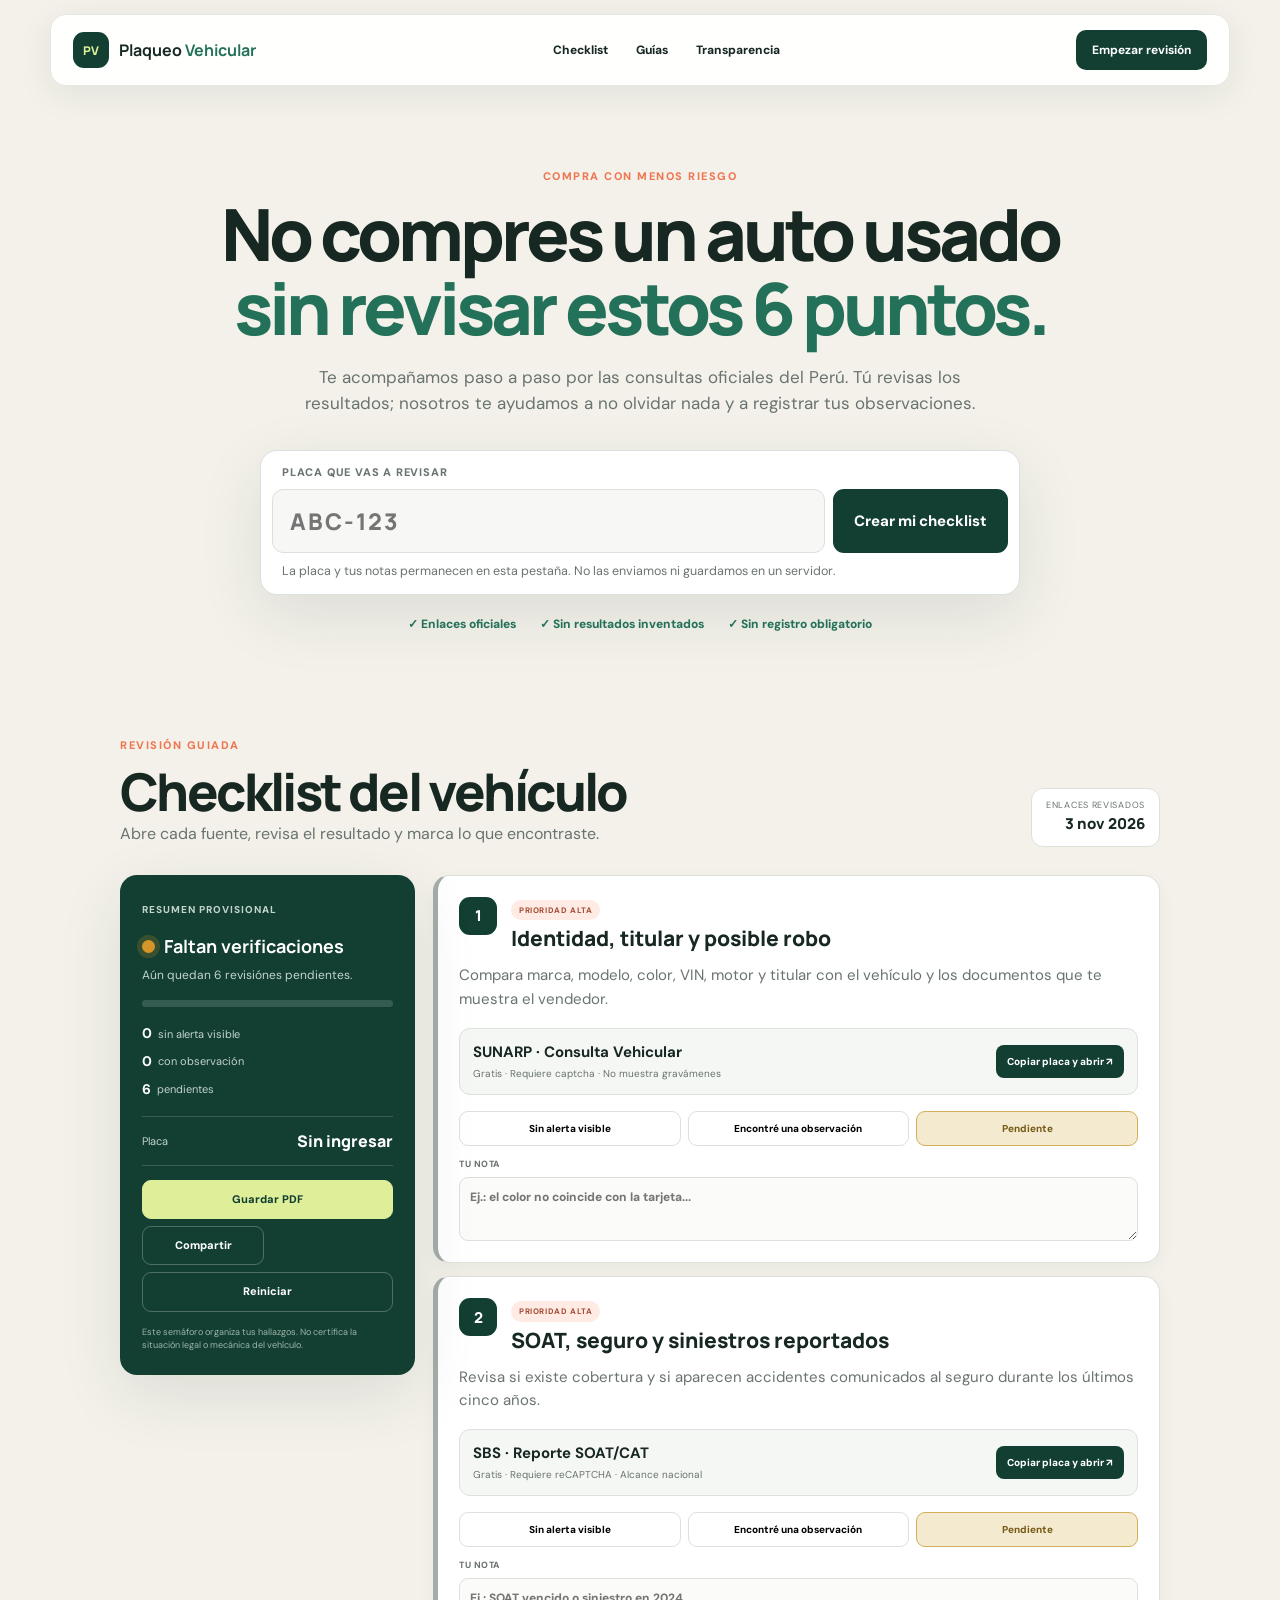
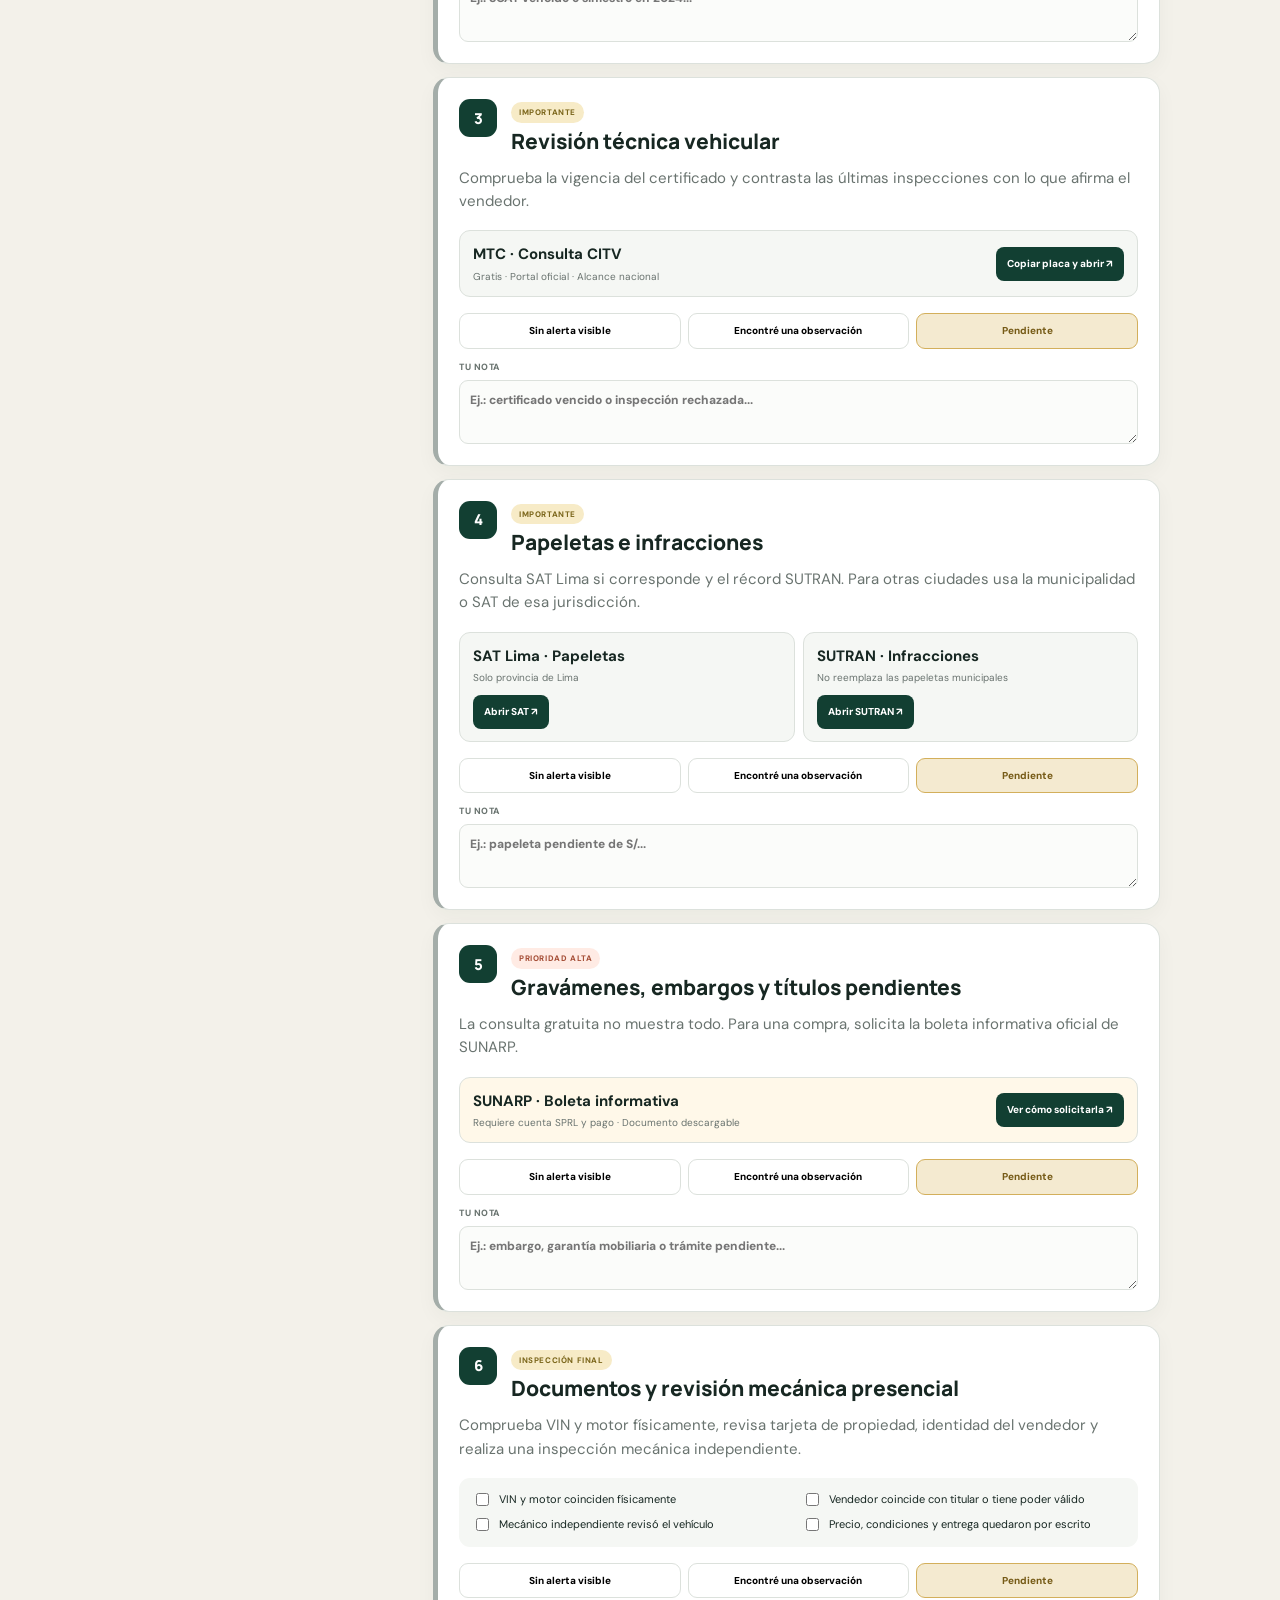
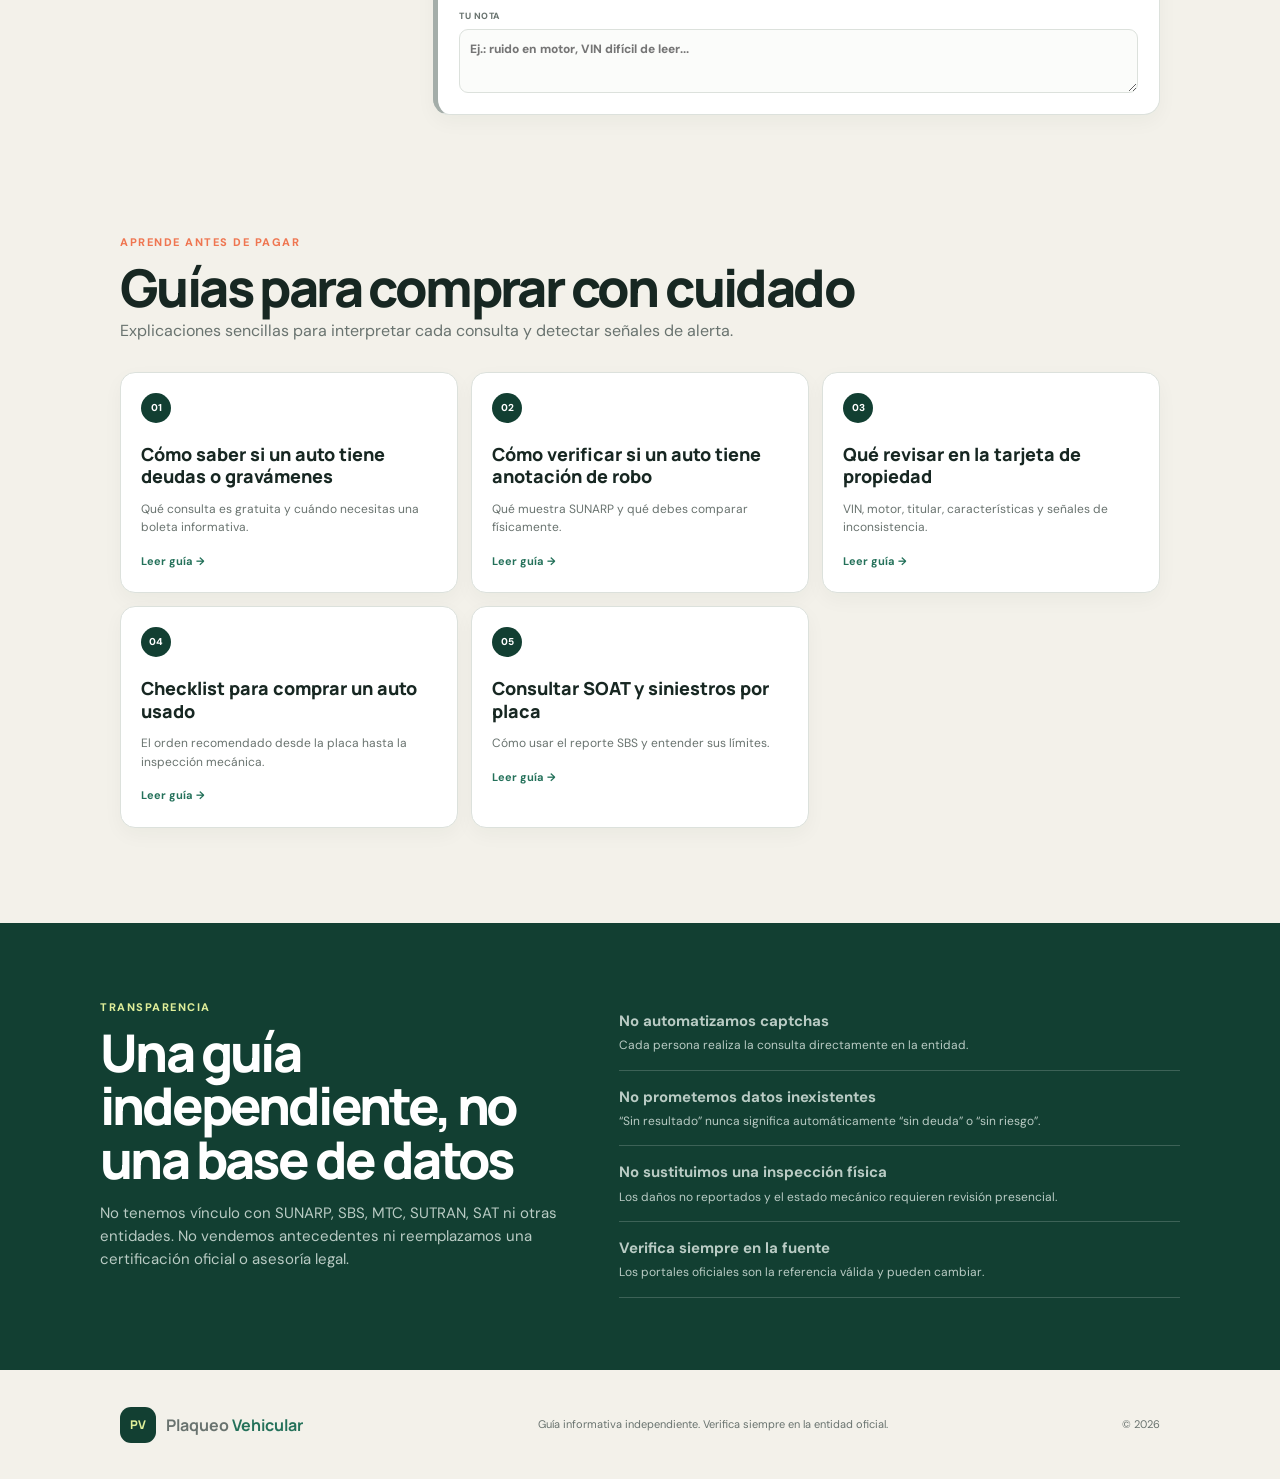
==== commit 4fbb9a92: "Agregar checklist guiado de compra segura" ====
--- a/index.html
+++ b/index.html
@@ -4,79 +4,138 @@
   <meta charset="utf-8">
   <meta name="viewport" content="width=device-width,initial-scale=1,viewport-fit=cover">
   <meta name="theme-color" content="#123f32">
-  <title>Plaqueo Vehicular — Consultas oficiales por placa</title>
-  <meta name="description" content="Guía de enlaces oficiales para consultar un vehículo por placa en Perú, sin inventar resultados.">
+  <title>Checklist para comprar un auto usado en Perú | Plaqueo Vehicular</title>
+  <meta name="description" content="Guía paso a paso para revisar un auto usado en Perú con fuentes oficiales. Consulta SUNARP, SOAT, revisión técnica, papeletas y gravámenes sin datos inventados.">
+  <link rel="canonical" href="https://matiascar1.github.io/Plaqueo-vehicular/">
+  <meta property="og:type" content="website">
+  <meta property="og:locale" content="es_PE">
+  <meta property="og:site_name" content="Plaqueo Vehicular">
+  <meta property="og:title" content="Antes de comprar un auto usado, revisa estos 6 puntos">
+  <meta property="og:description" content="Checklist gratuito con enlaces oficiales de SUNARP, SBS, MTC, SUTRAN y SAT. Sin inventar resultados.">
+  <meta property="og:url" content="https://matiascar1.github.io/Plaqueo-vehicular/">
+  <meta property="og:image" content="https://matiascar1.github.io/Plaqueo-vehicular/og-card.png">
+  <meta property="og:image:width" content="1200">
+  <meta property="og:image:height" content="630">
+  <meta name="twitter:card" content="summary_large_image">
   <link rel="preconnect" href="https://fonts.googleapis.com">
   <link rel="preconnect" href="https://fonts.gstatic.com" crossorigin>
   <link href="https://fonts.googleapis.com/css2?family=DM+Sans:wght@400;500;600;700&family=Manrope:wght@700;800&display=swap" rel="stylesheet">
-  <link rel="stylesheet" href="styles.css?v=5">
+  <link rel="stylesheet" href="styles.css?v=8">
+  <script type="application/ld+json">{"@context":"https://schema.org","@type":"WebSite","name":"Plaqueo Vehicular","url":"https://matiascar1.github.io/Plaqueo-vehicular/","description":"Guía independiente para revisar un auto usado en Perú mediante fuentes oficiales."}</script>
 </head>
 <body>
   <header class="site-header">
     <a class="brand" href="#inicio" aria-label="Plaqueo Vehicular, inicio"><span class="brand-mark">PV</span><span>Plaqueo <b>Vehicular</b></span></a>
-    <a class="header-link" href="#consultas">Ver consultas oficiales</a>
+    <nav aria-label="Navegación principal"><a href="#checklist">Checklist</a><a href="#guias">Guías</a><a href="#limites">Transparencia</a></nav>
+    <a class="header-link" href="#checklist">Empezar revisión</a>
   </header>
+
   <main id="inicio">
     <section class="hero">
       <div class="hero-copy">
-        <span class="eyebrow">GUÍA VEHICULAR DEL PERÚ</span>
-        <h1>Una placa.<br><em>Las fuentes correctas.</em></h1>
-        <p>Prepara tu placa una vez y abre cada consulta oficial. La página te avisa qué información obtendrás y si el portal exige captcha, pago o una jurisdicción específica.</p>
+        <span class="eyebrow">COMPRA CON MENOS RIESGO</span>
+        <h1>No compres un auto usado<br><em>sin revisar estos 6 puntos.</em></h1>
+        <p>Te acompañamos paso a paso por las consultas oficiales del Perú. Tú revisas los resultados; nosotros te ayudamos a no olvidar nada y a registrar tus observaciones.</p>
       </div>
       <form class="plate-form" id="plateForm">
-        <label for="plateInput">Placa del vehículo</label>
-        <div class="plate-row"><input id="plateInput" placeholder="ABC-123" maxlength="8" autocomplete="off" aria-describedby="plateHelp"><button type="submit">Preparar consultas</button></div>
-        <small id="plateHelp">Tu placa no se guarda ni se envía desde esta página.</small>
+        <label for="plateInput">Placa que vas a revisar</label>
+        <div class="plate-row"><input id="plateInput" placeholder="ABC-123" maxlength="8" autocomplete="off" aria-describedby="plateHelp"><button type="submit">Crear mi checklist</button></div>
+        <small id="plateHelp">La placa y tus notas permanecen en esta pestaña. No las enviamos ni guardamos en un servidor.</small>
       </form>
-      <div class="truth-note"><b>Importante:</b> esta web no consulta bases en segundo plano. Cada resultado debe revisarse directamente en el portal oficial.</div>
-    </section>
-    <section class="directory" id="consultas">
-      <div class="section-heading"><div><span class="eyebrow">ENLACES VERIFICADOS</span><h2>Consultas oficiales</h2></div><div class="prepared-plate" id="preparedPlate"><span>Placa preparada</span><strong>Sin ingresar</strong></div></div>
-      <div class="cards">
-        <article class="source-card featured">
-          <div class="card-top"><span class="source-icon">SR</span><div class="badges"><span>Gratis</span><span class="warn">Captcha</span></div></div>
-          <h3>SUNARP · Consulta Vehicular</h3><p>Marca, modelo, VIN, motor, color, titular, estado y posible anotación de robo.</p><ul><li>Alcance nacional</li><li>No muestra gravámenes</li></ul>
-          <a class="source-link" data-copy="true" href="https://consultavehicular.sunarp.gob.pe/consulta-vehicular/" target="_blank" rel="noopener">Abrir SUNARP <span>↗</span></a>
-        </article>
-        <article class="source-card">
-          <div class="card-top"><span class="source-icon blue">SB</span><div class="badges"><span>Gratis</span><span class="warn">reCAPTCHA</span></div></div>
-          <h3>SBS · SOAT y siniestros</h3><p>SOAT, CAT, seguro vehicular y accidentes registrados durante los últimos cinco años.</p><ul><li>Alcance nacional</li><li>Consulta por placa</li></ul>
-          <a class="source-link" data-copy="true" href="https://servicios.sbs.gob.pe/reportesoat/BusquedaPlaca" target="_blank" rel="noopener">Abrir SBS <span>↗</span></a>
-        </article>
-        <article class="source-card">
-          <div class="card-top"><span class="source-icon orange">MT</span><div class="badges"><span>Gratis</span><span class="warn">Captcha</span></div></div>
-          <h3>MTC · Revisión técnica</h3><p>Vigencia del certificado y registro de las últimas inspecciones técnicas vehiculares.</p><ul><li>Alcance nacional</li><li>Consulta por placa</li></ul>
-          <a class="source-link" data-copy="true" href="https://portal.mtc.gob.pe/reportedgtt/form/frmconsultaplacaitv.aspx" target="_blank" rel="noopener">Abrir MTC <span>↗</span></a>
-        </article>
-        <article class="source-card">
-          <div class="card-top"><span class="source-icon gold">ST</span><div class="badges"><span>Gratis</span><span class="warn">Formulario</span></div></div>
-          <h3>SUTRAN · Infracciones</h3><p>Récord de infracciones administradas por SUTRAN. Las anteriores a 2020 se solicitan por Mesa de Partes.</p><ul><li>No incluye papeletas municipales</li></ul>
-          <a class="source-link" data-copy="true" href="https://www.sutran.gob.pe/consultas/record-de-infracciones/record-de-infracciones/" target="_blank" rel="noopener">Abrir SUTRAN <span>↗</span></a>
-        </article>
-        <article class="source-card">
-          <div class="card-top"><span class="source-icon red">SL</span><div class="badges"><span class="local">Solo Lima</span></div></div>
-          <h3>SAT Lima · Papeletas</h3><p>Papeletas pendientes administradas en la provincia de Lima. Otras ciudades usan su municipalidad o SAT local.</p><ul><li>Búsqueda por placa</li></ul>
-          <a class="source-link" data-copy="true" href="https://www.sat.gob.pe/Websitev8/modulos/contenidos/ConsultaPapeletasv3.aspx" target="_blank" rel="noopener">Abrir SAT Lima <span>↗</span></a>
-        </article>
-        <article class="source-card paid">
-          <div class="card-top"><span class="source-icon dark">BI</span><div class="badges"><span class="paid-badge">Pago</span><span>Cuenta SPRL</span></div></div>
-          <h3>SUNARP · Boleta informativa</h3><p>Documento con gravámenes, garantías mobiliarias, embargos y títulos pendientes.</p><ul><li>Servicio pagado</li><li>Descarga oficial</li></ul>
-          <a class="source-link" data-copy="true" href="https://www.gob.pe/22911-solicitar-boleta-informativa" target="_blank" rel="noopener">Ver cómo solicitarla <span>↗</span></a>
-        </article>
-        <article class="source-card compact">
-          <div class="card-top"><span class="source-icon violet">IV</span><div class="badges"><span class="local">Solo Lima</span></div></div>
-          <h3>SAT Lima · Impuesto vehicular</h3><p>Calculadora referencial por año, marca y modelo. No realiza la búsqueda solamente con la placa.</p>
-          <a class="source-link" href="https://www.sat.gob.pe/websitev8/modulos/contenidos/calculadorav2.aspx" target="_blank" rel="noopener">Abrir calculadora <span>↗</span></a>
-        </article>
+      <div class="trust-row" aria-label="Principios de la guía">
+        <span>✓ Enlaces oficiales</span><span>✓ Sin resultados inventados</span><span>✓ Sin registro obligatorio</span>
       </div>
     </section>
-    <section class="limits">
-      <div><span class="eyebrow">LÍMITES REALES</span><h2>Lo que no existe en una sola consulta pública</h2></div>
-      <div class="limit-list"><p><b>Papeletas de todo el Perú</b><span>Cada municipalidad o SAT administra su propia información.</span></p><p><b>Estado mecánico real</b><span>Necesita inspección física de un especialista.</span></p><p><b>Todos los accidentes</b><span>La SBS muestra los reportados al seguro, no hechos nunca declarados.</span></p><p><b>Bases policiales restringidas</b><span>No son de acceso público y no se deben simular.</span></p></div>
+
+    <section class="checklist-section" id="checklist">
+      <div class="section-heading">
+        <div><span class="eyebrow">REVISIÓN GUIADA</span><h2>Checklist del vehículo</h2><p>Abre cada fuente, revisa el resultado y marca lo que encontraste.</p></div>
+        <div class="verified-date"><span>Enlaces revisados</span><strong>3 nov 2026</strong></div>
+      </div>
+
+      <div class="checklist-layout">
+        <aside class="summary-card" aria-live="polite">
+          <span class="summary-label">Resumen provisional</span>
+          <div class="traffic pending" id="traffic"><span class="traffic-dot"></span><strong>Faltan verificaciones</strong></div>
+          <p id="summaryText">Completa las seis revisiones antes de tomar una decisión.</p>
+          <div class="progress" aria-label="Progreso del checklist"><span id="progressBar"></span></div>
+          <div class="summary-counts"><span><b id="okCount">0</b> sin alerta visible</span><span><b id="warnCount">0</b> con observación</span><span><b id="pendingCount">6</b> pendientes</span></div>
+          <div class="prepared-plate"><span>Placa</span><strong id="preparedPlate">Sin ingresar</strong></div>
+          <div class="summary-actions"><button id="downloadPdf" class="action-primary">Guardar PDF</button><button id="shareSummary">Compartir</button><button id="resetChecklist" class="action-quiet">Reiniciar</button></div>
+          <small>Este semáforo organiza tus hallazgos. No certifica la situación legal o mecánica del vehículo.</small>
+        </aside>
+
+        <div class="steps" id="steps">
+          <article class="check-step" data-state="pending" data-step="sunarp">
+            <header><span class="step-number">1</span><div><span class="priority critical">Prioridad alta</span><h3>Identidad, titular y posible robo</h3></div></header>
+            <p>Compara marca, modelo, color, VIN, motor y titular con el vehículo y los documentos que te muestra el vendedor.</p>
+            <div class="step-source"><div><b>SUNARP · Consulta Vehicular</b><small>Gratis · Requiere captcha · No muestra gravámenes</small></div><a data-copy="true" href="https://consultavehicular.sunarp.gob.pe/consulta-vehicular/" target="_blank" rel="noopener">Copiar placa y abrir ↗</a></div>
+            <div class="review-options" role="group" aria-label="Resultado de identidad y titular"><button data-result="ok">Sin alerta visible</button><button data-result="warn">Encontré una observación</button><button data-result="pending" class="selected">Pendiente</button></div>
+            <label class="note-label">Tu nota <textarea placeholder="Ej.: el color no coincide con la tarjeta..."></textarea></label>
+          </article>
+
+          <article class="check-step" data-state="pending" data-step="insurance">
+            <header><span class="step-number">2</span><div><span class="priority critical">Prioridad alta</span><h3>SOAT, seguro y siniestros reportados</h3></div></header>
+            <p>Revisa si existe cobertura y si aparecen accidentes comunicados al seguro durante los últimos cinco años.</p>
+            <div class="step-source"><div><b>SBS · Reporte SOAT/CAT</b><small>Gratis · Requiere reCAPTCHA · Alcance nacional</small></div><a data-copy="true" href="https://servicios.sbs.gob.pe/reportesoat/BusquedaPlaca" target="_blank" rel="noopener">Copiar placa y abrir ↗</a></div>
+            <div class="review-options" role="group" aria-label="Resultado de SOAT y siniestros"><button data-result="ok">Sin alerta visible</button><button data-result="warn">Encontré una observación</button><button data-result="pending" class="selected">Pendiente</button></div>
+            <label class="note-label">Tu nota <textarea placeholder="Ej.: SOAT vencido o siniestro en 2024..."></textarea></label>
+          </article>
+
+          <article class="check-step" data-state="pending" data-step="inspection">
+            <header><span class="step-number">3</span><div><span class="priority">Importante</span><h3>Revisión técnica vehicular</h3></div></header>
+            <p>Comprueba la vigencia del certificado y contrasta las últimas inspecciones con lo que afirma el vendedor.</p>
+            <div class="step-source"><div><b>MTC · Consulta CITV</b><small>Gratis · Portal oficial · Alcance nacional</small></div><a data-copy="true" href="https://sistemas.mtc.gob.pe/aplicaciones/consulta-de-inspeccion-tecnica-vehicular/" target="_blank" rel="noopener">Copiar placa y abrir ↗</a></div>
+            <div class="review-options" role="group" aria-label="Resultado de revisión técnica"><button data-result="ok">Sin alerta visible</button><button data-result="warn">Encontré una observación</button><button data-result="pending" class="selected">Pendiente</button></div>
+            <label class="note-label">Tu nota <textarea placeholder="Ej.: certificado vencido o inspección rechazada..."></textarea></label>
+          </article>
+
+          <article class="check-step" data-state="pending" data-step="fines">
+            <header><span class="step-number">4</span><div><span class="priority">Importante</span><h3>Papeletas e infracciones</h3></div></header>
+            <p>Consulta SAT Lima si corresponde y el récord SUTRAN. Para otras ciudades usa la municipalidad o SAT de esa jurisdicción.</p>
+            <div class="source-pair"><div class="step-source"><div><b>SAT Lima · Papeletas</b><small>Solo provincia de Lima</small></div><a data-copy="true" href="https://www.sat.gob.pe/Websitev8/modulos/contenidos/ConsultaPapeletasv3.aspx" target="_blank" rel="noopener">Abrir SAT ↗</a></div><div class="step-source"><div><b>SUTRAN · Infracciones</b><small>No reemplaza las papeletas municipales</small></div><a data-copy="true" href="https://www.sutran.gob.pe/consultas/record-de-infracciones/record-de-infracciones/" target="_blank" rel="noopener">Abrir SUTRAN ↗</a></div></div>
+            <div class="review-options" role="group" aria-label="Resultado de papeletas"><button data-result="ok">Sin alerta visible</button><button data-result="warn">Encontré una observación</button><button data-result="pending" class="selected">Pendiente</button></div>
+            <label class="note-label">Tu nota <textarea placeholder="Ej.: papeleta pendiente de S/..."></textarea></label>
+          </article>
+
+          <article class="check-step" data-state="pending" data-step="liens">
+            <header><span class="step-number">5</span><div><span class="priority critical">Prioridad alta</span><h3>Gravámenes, embargos y títulos pendientes</h3></div></header>
+            <p>La consulta gratuita no muestra todo. Para una compra, solicita la boleta informativa oficial de SUNARP.</p>
+            <div class="step-source paid-source"><div><b>SUNARP · Boleta informativa</b><small>Requiere cuenta SPRL y pago · Documento descargable</small></div><a data-copy="true" href="https://www.gob.pe/22911-solicitar-boleta-informativa" target="_blank" rel="noopener">Ver cómo solicitarla ↗</a></div>
+            <div class="review-options" role="group" aria-label="Resultado de gravámenes"><button data-result="ok">Sin alerta visible</button><button data-result="warn">Encontré una observación</button><button data-result="pending" class="selected">Pendiente</button></div>
+            <label class="note-label">Tu nota <textarea placeholder="Ej.: embargo, garantía mobiliaria o trámite pendiente..."></textarea></label>
+          </article>
+
+          <article class="check-step" data-state="pending" data-step="physical">
+            <header><span class="step-number">6</span><div><span class="priority">Inspección final</span><h3>Documentos y revisión mecánica presencial</h3></div></header>
+            <p>Comprueba VIN y motor físicamente, revisa tarjeta de propiedad, identidad del vendedor y realiza una inspección mecánica independiente.</p>
+            <div class="physical-list"><label><input type="checkbox"> VIN y motor coinciden físicamente</label><label><input type="checkbox"> Vendedor coincide con titular o tiene poder válido</label><label><input type="checkbox"> Mecánico independiente revisó el vehículo</label><label><input type="checkbox"> Precio, condiciones y entrega quedaron por escrito</label></div>
+            <div class="review-options" role="group" aria-label="Resultado de revisión presencial"><button data-result="ok">Sin alerta visible</button><button data-result="warn">Encontré una observación</button><button data-result="pending" class="selected">Pendiente</button></div>
+            <label class="note-label">Tu nota <textarea placeholder="Ej.: ruido en motor, VIN difícil de leer..."></textarea></label>
+          </article>
+        </div>
+      </div>
+    </section>
+
+    <section class="guides" id="guias">
+      <div class="section-heading"><div><span class="eyebrow">APRENDE ANTES DE PAGAR</span><h2>Guías para comprar con cuidado</h2><p>Explicaciones sencillas para interpretar cada consulta y detectar señales de alerta.</p></div></div>
+      <div class="guide-grid">
+        <a href="como-saber-deudas-gravamenes.html"><span>01</span><h3>Cómo saber si un auto tiene deudas o gravámenes</h3><p>Qué consulta es gratuita y cuándo necesitas una boleta informativa.</p><b>Leer guía →</b></a>
+        <a href="verificar-auto-robado.html"><span>02</span><h3>Cómo verificar si un auto tiene anotación de robo</h3><p>Qué muestra SUNARP y qué debes comparar físicamente.</p><b>Leer guía →</b></a>
+        <a href="revisar-tarjeta-propiedad.html"><span>03</span><h3>Qué revisar en la tarjeta de propiedad</h3><p>VIN, motor, titular, características y señales de inconsistencia.</p><b>Leer guía →</b></a>
+        <a href="checklist-comprar-auto-usado.html"><span>04</span><h3>Checklist para comprar un auto usado</h3><p>El orden recomendado desde la placa hasta la inspección mecánica.</p><b>Leer guía →</b></a>
+        <a href="consultar-soat-siniestros.html"><span>05</span><h3>Consultar SOAT y siniestros por placa</h3><p>Cómo usar el reporte SBS y entender sus límites.</p><b>Leer guía →</b></a>
+      </div>
+    </section>
+
+    <section class="limits" id="limites">
+      <div><span class="eyebrow">TRANSPARENCIA</span><h2>Una guía independiente, no una base de datos</h2><p>No tenemos vínculo con SUNARP, SBS, MTC, SUTRAN, SAT ni otras entidades. No vendemos antecedentes ni reemplazamos una certificación oficial o asesoría legal.</p></div>
+      <div class="limit-list"><p><b>No automatizamos captchas</b><span>Cada persona realiza la consulta directamente en la entidad.</span></p><p><b>No prometemos datos inexistentes</b><span>“Sin resultado” nunca significa automáticamente “sin deuda” o “sin riesgo”.</span></p><p><b>No sustituimos una inspección física</b><span>Los daños no reportados y el estado mecánico requieren revisión presencial.</span></p><p><b>Verifica siempre en la fuente</b><span>Los portales oficiales son la referencia válida y pueden cambiar.</span></p></div>
     </section>
   </main>
-  <footer><div class="brand"><span class="brand-mark">PV</span><span>Plaqueo <b>Vehicular</b></span></div><p>Guía informativa independiente. Verifica siempre el resultado en la entidad oficial.</p><span>© 2026</span></footer>
+
+  <footer><div class="brand"><span class="brand-mark">PV</span><span>Plaqueo <b>Vehicular</b></span></div><p>Guía informativa independiente. Verifica siempre en la entidad oficial.</p><span>© 2026</span></footer>
   <div class="toast" id="toast" role="status" aria-live="polite"></div>
-  <script src="app.js?v=5"></script>
+  <script src="app.js?v=8"></script>
 </body>
 </html>
--- a/styles.css
+++ b/styles.css
@@ -1,5 +1,12 @@
-:root{--ink:#172722;--forest:#123f32;--green:#24715a;--paper:#f3f1ea;--white:#fff;--orange:#ef7651;--muted:#69736f;--line:#dce1dc;--mint:#e3f2eb;--shadow:0 20px 65px rgba(20,49,39,.1)}
-*{box-sizing:border-box}html{scroll-behavior:smooth}body{margin:0;background:var(--paper);color:var(--ink);font:15px/1.55 "DM Sans",sans-serif}button,input{font:inherit}a{color:inherit}.site-header{height:72px;max-width:1180px;margin:14px auto 0;padding:0 22px;display:flex;align-items:center;justify-content:space-between;background:rgba(255,255,255,.94);border:1px solid #e5e7e2;border-radius:16px;box-shadow:0 8px 35px rgba(30,43,39,.08);position:sticky;top:12px;z-index:20;backdrop-filter:blur(12px)}.brand{display:flex;align-items:center;gap:10px;text-decoration:none;font:700 16px Manrope,sans-serif}.brand b{color:var(--green)}.brand-mark{width:36px;height:36px;border-radius:11px;display:grid;place-items:center;background:var(--forest);color:#dfee99;font:800 12px Manrope,sans-serif}.header-link{background:var(--forest);color:white;text-decoration:none;padding:11px 16px;border-radius:10px;font-weight:700;font-size:12px}main{max-width:1080px;margin:auto;padding:0 20px}.hero{padding:78px 0 68px}.hero-copy{max-width:820px;margin:auto;text-align:center}.eyebrow{color:var(--orange);font-size:11px;font-weight:800;letter-spacing:1.5px}.hero h1,.section-heading h2,.limits h2{font:800 clamp(42px,7vw,74px)/1.02 Manrope,sans-serif;letter-spacing:-4px;margin:10px 0 18px}.hero h1 em{color:var(--green);font-style:normal}.hero-copy p{max-width:720px;margin:auto;color:var(--muted);font-size:17px}.plate-form{max-width:760px;margin:34px auto 0;background:white;border:1px solid var(--line);border-radius:17px;padding:11px;box-shadow:var(--shadow)}.plate-form label{display:block;padding:2px 10px 8px;color:var(--muted);font-size:11px;font-weight:800;text-transform:uppercase;letter-spacing:.8px}.plate-row{display:flex;gap:8px}.plate-row input{flex:1;min-width:0;border:1px solid var(--line);background:#f7f8f5;border-radius:11px;padding:15px 17px;font:800 23px Manrope,sans-serif;letter-spacing:2px;text-transform:uppercase;outline:none}.plate-row input:focus{border-color:var(--green);box-shadow:0 0 0 3px rgba(36,113,90,.12)}.plate-row button{border:0;background:var(--forest);color:white;border-radius:11px;padding:0 21px;font-weight:800;cursor:pointer}.plate-form small{display:block;color:var(--muted);padding:9px 10px 1px}.truth-note{max-width:760px;margin:18px auto 0;padding:14px 17px;border-left:4px solid var(--orange);background:#fff8e9;border-radius:0 11px 11px 0;color:#5f5a4f;font-size:13px}.directory{scroll-margin-top:110px;padding:32px 0 88px}.section-heading{display:flex;justify-content:space-between;align-items:end;margin-bottom:27px}.section-heading h2,.limits h2{font-size:clamp(32px,5vw,50px);letter-spacing:-2.5px;margin:8px 0 0}.prepared-plate{background:white;border:1px solid var(--line);border-radius:12px;padding:10px 14px;text-align:right}.prepared-plate span{display:block;color:var(--muted);font-size:9px;text-transform:uppercase;letter-spacing:.7px}.prepared-plate strong{font:800 18px Manrope,sans-serif}.cards{display:grid;grid-template-columns:repeat(2,1fr);gap:15px}.source-card{background:white;border:1px solid var(--line);border-radius:16px;padding:21px;box-shadow:0 7px 20px rgba(25,45,38,.04);display:flex;flex-direction:column}.source-card.featured{border-top:4px solid var(--green)}.source-card.paid{border-top:4px solid var(--orange)}.source-card.compact{grid-column:1/-1}.card-top{display:flex;justify-content:space-between;align-items:center}.source-icon{width:40px;height:40px;display:grid;place-items:center;border-radius:10px;background:var(--forest);color:white;font:800 11px Manrope,sans-serif}.source-icon.blue{background:#3d6c91}.source-icon.orange{background:#d8663f}.source-icon.gold{background:#a77826}.source-icon.red{background:#9a463e}.source-icon.dark{background:#252c2a}.source-icon.violet{background:#655581}.badges{display:flex;gap:6px;flex-wrap:wrap;justify-content:flex-end}.badges span{background:var(--mint);color:var(--green);padding:5px 8px;border-radius:999px;font-size:9px;font-weight:800;text-transform:uppercase}.badges .warn{background:#fff1d5;color:#8a621e}.badges .local{background:#e8edf6;color:#405d83}.badges .paid-badge{background:#ffebe4;color:#a84d31}.source-card h3{font:800 20px Manrope,sans-serif;margin:20px 0 7px}.source-card p{color:var(--muted);margin:0}.source-card ul{margin:15px 0 18px;padding-left:18px;color:var(--muted);font-size:12px}.source-link{margin-top:auto;display:flex;justify-content:space-between;align-items:center;background:#f2f5f2;border:1px solid var(--line);border-radius:10px;padding:12px 14px;text-decoration:none;font-weight:800;font-size:12px}.source-link:hover,.source-link.ready{background:var(--forest);border-color:var(--forest);color:white}.limits{display:grid;grid-template-columns:.8fr 1.2fr;gap:60px;background:var(--forest);color:white;margin-inline:calc(50% - 50vw);padding:72px max(20px,calc((100vw - 1080px)/2))}.limits .eyebrow{color:#dfee99}.limits h2{color:white}.limit-list p{margin:0;padding:15px 0;border-bottom:1px solid rgba(255,255,255,.18)}.limit-list b,.limit-list span{display:block}.limit-list span{color:#b9cbc4;font-size:12px;margin-top:3px}footer{max-width:1080px;margin:auto;padding:35px 20px;display:flex;justify-content:space-between;align-items:center;color:var(--muted);font-size:11px}.toast{position:fixed;left:50%;bottom:22px;transform:translate(-50%,20px);background:var(--ink);color:white;border-radius:999px;padding:10px 15px;opacity:0;pointer-events:none;transition:.2s;z-index:50}.toast.show{opacity:1;transform:translate(-50%,0)}
-@media(max-width:760px){.site-header{margin:0;border-radius:0;top:0;height:64px;padding:0 14px}.header-link{padding:9px 11px}.hero{padding:50px 0}.hero h1{font-size:42px;letter-spacing:-2.5px}.hero-copy p{font-size:15px}.plate-row{flex-direction:column}.plate-row button{padding:14px}.section-heading{display:block}.prepared-plate{display:inline-block;text-align:left;margin-top:14px}.cards{grid-template-columns:1fr}.source-card.compact{grid-column:auto}.limits{grid-template-columns:1fr;gap:24px;padding-block:55px}footer{align-items:flex-start;flex-direction:column;gap:16px}}
-@media(max-width:420px){main{padding:0 14px}.hero h1{font-size:36px}.site-header .brand span:last-child{display:none}.source-card{padding:18px}.badges{max-width:180px}}
+:root{--ink:#172722;--forest:#123f32;--green:#24715a;--paper:#f3f1ea;--white:#fff;--orange:#ef7651;--amber:#d69528;--red:#b64d3f;--blue:#3d6c91;--muted:#69736f;--line:#dce1dc;--mint:#e3f2eb;--shadow:0 20px 65px rgba(20,49,39,.1)}
+*{box-sizing:border-box}html{scroll-behavior:smooth}body{margin:0;background:var(--paper);color:var(--ink);font:15px/1.55 "DM Sans",sans-serif}button,input,textarea{font:inherit}button,a{transition:.2s ease}a{color:inherit}.site-header{height:72px;max-width:1180px;margin:14px auto 0;padding:0 22px;display:flex;align-items:center;justify-content:space-between;background:rgba(255,255,255,.95);border:1px solid #e5e7e2;border-radius:16px;box-shadow:0 8px 35px rgba(30,43,39,.08);position:sticky;top:12px;z-index:20;backdrop-filter:blur(12px)}.brand{display:flex;align-items:center;gap:10px;text-decoration:none;font:700 16px Manrope,sans-serif}.brand b{color:var(--green)}.brand-mark{width:36px;height:36px;border-radius:11px;display:grid;place-items:center;background:var(--forest);color:#dfee99;font:800 12px Manrope,sans-serif}.site-header nav{display:flex;gap:28px}.site-header nav a{text-decoration:none;font-size:12px;font-weight:800}.site-header nav a:hover{color:var(--green)}.header-link{background:var(--forest);color:white;text-decoration:none;padding:11px 16px;border-radius:10px;font-weight:700;font-size:12px}main{max-width:1080px;margin:auto;padding:0 20px}.hero{padding:78px 0 70px}.hero-copy{max-width:900px;margin:auto;text-align:center}.eyebrow{color:var(--orange);font-size:11px;font-weight:800;letter-spacing:1.5px}.hero h1,.section-heading h2,.limits h2,.guide-article h1{font:800 clamp(42px,7vw,72px)/1.03 Manrope,sans-serif;letter-spacing:-4px;margin:10px 0 18px}.hero h1 em{color:var(--green);font-style:normal}.hero-copy p{max-width:730px;margin:auto;color:var(--muted);font-size:17px}.plate-form{max-width:760px;margin:34px auto 0;background:white;border:1px solid var(--line);border-radius:17px;padding:11px;box-shadow:var(--shadow)}.plate-form label{display:block;padding:2px 10px 8px;color:var(--muted);font-size:11px;font-weight:800;text-transform:uppercase;letter-spacing:.8px}.plate-row{display:flex;gap:8px}.plate-row input{flex:1;min-width:0;border:1px solid var(--line);background:#f7f8f5;border-radius:11px;padding:15px 17px;font:800 23px Manrope,sans-serif;letter-spacing:2px;text-transform:uppercase;outline:none}.plate-row input:focus{border-color:var(--green);box-shadow:0 0 0 3px rgba(36,113,90,.12)}.plate-row button{border:0;background:var(--forest);color:white;border-radius:11px;padding:0 21px;font-weight:800;cursor:pointer}.plate-form small{display:block;color:var(--muted);padding:9px 10px 1px}.trust-row{display:flex;justify-content:center;gap:24px;margin:20px auto 0;color:var(--green);font-size:12px;font-weight:800}.checklist-section{scroll-margin-top:105px;padding:30px 0 95px}.section-heading{display:flex;align-items:end;justify-content:space-between;gap:30px;margin-bottom:28px}.section-heading h2,.limits h2{font-size:clamp(32px,5vw,52px);letter-spacing:-2.6px;margin:8px 0 4px}.section-heading p{color:var(--muted);font-size:16px;margin:0}.verified-date{flex:0 0 auto;background:white;border:1px solid var(--line);border-radius:12px;padding:10px 14px;text-align:right}.verified-date span{display:block;color:var(--muted);font-size:9px;text-transform:uppercase;letter-spacing:.7px}.verified-date strong{font:800 15px Manrope,sans-serif}.checklist-layout{display:grid;grid-template-columns:295px 1fr;gap:18px;align-items:start}.summary-card{position:sticky;top:102px;background:var(--forest);color:white;border-radius:17px;padding:22px;box-shadow:var(--shadow)}.summary-label{font-size:10px;letter-spacing:1px;text-transform:uppercase;color:#c2d3cc;font-weight:800}.traffic{display:flex;align-items:center;gap:9px;margin:16px 0 8px;font:800 18px/1.2 Manrope,sans-serif}.traffic-dot{width:13px;height:13px;border-radius:50%;background:var(--amber);box-shadow:0 0 0 5px rgba(214,149,40,.2)}.traffic.ok .traffic-dot{background:#6fbc8c;box-shadow:0 0 0 5px rgba(111,188,140,.18)}.traffic.danger .traffic-dot{background:#f07360;box-shadow:0 0 0 5px rgba(240,115,96,.18)}.summary-card>p{color:#c2d3cc;font-size:12px;margin:0 0 16px}.progress{height:7px;background:rgba(255,255,255,.15);border-radius:999px;overflow:hidden}.progress span{display:block;height:100%;width:0;background:#dfee99;transition:.3s}.summary-counts{display:grid;gap:6px;margin:16px 0}.summary-counts span{display:flex;align-items:center;gap:6px;color:#c2d3cc;font-size:11px}.summary-counts b{color:white;font-size:14px}.prepared-plate{display:flex;justify-content:space-between;align-items:center;border-top:1px solid rgba(255,255,255,.16);border-bottom:1px solid rgba(255,255,255,.16);padding:13px 0;margin:14px 0}.prepared-plate span{color:#c2d3cc;font-size:11px}.prepared-plate strong{font:800 16px Manrope,sans-serif}.summary-actions{display:grid;grid-template-columns:1fr 1fr;gap:7px}.summary-actions button{border:1px solid rgba(255,255,255,.25);background:transparent;color:white;border-radius:9px;padding:10px;font-size:11px;font-weight:800;cursor:pointer}.summary-actions .action-primary{grid-column:1/-1;background:#dfee99;color:var(--forest);border-color:#dfee99}.summary-actions .action-quiet{grid-column:1/-1}.summary-actions button:hover{transform:translateY(-1px)}.summary-card>small{display:block;color:#9eb4ab;margin-top:14px;font-size:9px}.steps{display:grid;gap:13px}.check-step{background:white;border:1px solid var(--line);border-left:5px solid #a4ada9;border-radius:16px;padding:21px;box-shadow:0 7px 20px rgba(25,45,38,.04);break-inside:avoid}.check-step.state-ok{border-left-color:#5ca977}.check-step.state-warn{border-left-color:var(--red)}.check-step>header{display:grid;grid-template-columns:40px 1fr;gap:12px;align-items:start}.step-number{width:38px;height:38px;border-radius:11px;display:grid;place-items:center;background:var(--forest);color:white;font:800 15px Manrope,sans-serif}.priority{display:inline-block;color:#7b661b;background:#f7ebc7;border-radius:999px;padding:4px 8px;font-size:8px;font-weight:800;text-transform:uppercase;letter-spacing:.6px}.priority.critical{background:#ffebe4;color:#a54e36}.check-step h3{font:800 21px/1.2 Manrope,sans-serif;margin:6px 0 0}.check-step>p{color:var(--muted);margin:13px 0 17px}.step-source{display:flex;align-items:center;justify-content:space-between;gap:14px;background:#f5f7f4;border:1px solid var(--line);border-radius:11px;padding:12px 13px}.step-source b,.step-source small{display:block}.step-source small{color:var(--muted);font-size:10px;margin-top:2px}.step-source a{flex:0 0 auto;text-decoration:none;background:var(--forest);color:white;border-radius:8px;padding:9px 11px;font-size:10px;font-weight:800}.step-source a:hover,.step-source a.ready{background:var(--green)}.paid-source{background:#fff8e9}.source-pair{display:grid;grid-template-columns:1fr 1fr;gap:8px}.source-pair .step-source{display:block}.source-pair .step-source a{display:inline-block;margin-top:10px}.review-options{display:grid;grid-template-columns:repeat(3,1fr);gap:7px;margin:16px 0 12px}.review-options button{border:1px solid var(--line);background:white;border-radius:9px;padding:9px 7px;font-size:10px;font-weight:800;cursor:pointer}.review-options button[data-result="ok"].selected{background:#e0f1e6;border-color:#83bb95;color:#23633b}.review-options button[data-result="warn"].selected{background:#ffebe7;border-color:#d98d7f;color:#963e32}.review-options button[data-result="pending"].selected{background:#f4ead0;border-color:#d3af5b;color:#765b17}.note-label{display:block;color:var(--muted);font-size:9px;font-weight:800;text-transform:uppercase;letter-spacing:.5px}.note-label textarea{display:block;width:100%;min-height:64px;resize:vertical;margin-top:5px;border:1px solid var(--line);border-radius:9px;padding:10px;background:#fbfcfa;color:var(--ink);font-size:12px;outline:none}.note-label textarea:focus{border-color:var(--green);box-shadow:0 0 0 3px rgba(36,113,90,.08)}.physical-list{display:grid;grid-template-columns:1fr 1fr;gap:7px;background:#f5f7f4;border-radius:11px;padding:13px}.physical-list label{display:flex;align-items:flex-start;gap:7px;font-size:11px}.physical-list input{accent-color:var(--green);margin-top:2px}.guides{scroll-margin-top:100px;padding:20px 0 95px}.guide-grid{display:grid;grid-template-columns:repeat(3,1fr);gap:13px}.guide-grid a{background:white;border:1px solid var(--line);border-radius:15px;padding:20px;text-decoration:none;box-shadow:0 7px 20px rgba(25,45,38,.04)}.guide-grid a:hover{transform:translateY(-3px);box-shadow:var(--shadow)}.guide-grid span{display:grid;place-items:center;width:30px;height:30px;border-radius:50%;background:var(--forest);color:white;font-size:10px;font-weight:800}.guide-grid h3{font:800 18px/1.25 Manrope,sans-serif;margin:20px 0 7px}.guide-grid p{color:var(--muted);font-size:12px}.guide-grid b{color:var(--green);font-size:11px}.limits{display:grid;grid-template-columns:.9fr 1.1fr;gap:60px;background:var(--forest);color:white;margin-inline:calc(50% - 50vw);padding:72px max(20px,calc((100vw - 1080px)/2))}.limits .eyebrow{color:#dfee99}.limits h2{color:white}.limits>div>p{color:#b9cbc4}.limit-list p{margin:0;padding:15px 0;border-bottom:1px solid rgba(255,255,255,.18)}.limit-list b,.limit-list span{display:block}.limit-list span{color:#b9cbc4;font-size:12px;margin-top:3px}footer{max-width:1080px;margin:auto;padding:35px 20px;display:flex;justify-content:space-between;align-items:center;color:var(--muted);font-size:11px}.toast{position:fixed;left:50%;bottom:22px;transform:translate(-50%,20px);background:var(--ink);color:white;border-radius:999px;padding:10px 15px;opacity:0;pointer-events:none;transition:.2s;z-index:50}.toast.show{opacity:1;transform:translate(-50%,0)}
+
+/* Guide pages */
+.guide-page main{max-width:900px}.article-hero{padding:70px 0 30px}.breadcrumbs{font-size:11px;color:var(--muted)}.breadcrumbs a{color:var(--green)}.guide-article h1{font-size:clamp(38px,6vw,62px);max-width:850px}.article-lead{font-size:19px;color:var(--muted);max-width:750px}.article-meta{display:flex;gap:15px;color:var(--muted);font-size:11px;margin-top:18px}.article-body{background:white;border:1px solid var(--line);border-radius:18px;padding:clamp(22px,5vw,48px);box-shadow:var(--shadow);margin-bottom:45px}.article-body h2{font:800 28px/1.2 Manrope,sans-serif;margin:35px 0 12px}.article-body h2:first-child{margin-top:0}.article-body h3{font:800 19px Manrope,sans-serif;margin:25px 0 8px}.article-body p,.article-body li{color:#4f5d58}.article-body a{color:var(--green);font-weight:800}.article-callout{background:#fff8e9;border-left:4px solid var(--orange);padding:15px 17px;margin:22px 0;border-radius:0 11px 11px 0}.article-steps{counter-reset:item;list-style:none;padding:0}.article-steps li{counter-increment:item;padding:15px 0 15px 48px;border-bottom:1px solid var(--line);position:relative}.article-steps li:before{content:counter(item);position:absolute;left:0;top:13px;width:32px;height:32px;border-radius:50%;display:grid;place-items:center;background:var(--forest);color:white;font-weight:800}.article-cta{display:flex;align-items:center;justify-content:space-between;gap:20px;background:var(--forest);color:white;border-radius:15px;padding:20px;margin-top:30px}.article-cta p{color:#c1d2cb;margin:0}.article-cta a{flex:0 0 auto;background:#dfee99;color:var(--forest);padding:11px 14px;border-radius:9px;text-decoration:none}.related-guides{margin:0 0 70px}.related-guides h2{font:800 28px Manrope,sans-serif}.related-list{display:grid;grid-template-columns:1fr 1fr;gap:10px}.related-list a{background:white;border:1px solid var(--line);border-radius:11px;padding:14px;text-decoration:none;font-weight:800}
+
+@media(max-width:850px){.site-header nav{display:none}.checklist-layout{grid-template-columns:1fr}.summary-card{position:relative;top:auto}.summary-actions{grid-template-columns:repeat(3,1fr)}.summary-actions .action-primary,.summary-actions .action-quiet{grid-column:auto}.guide-grid{grid-template-columns:1fr 1fr}}
+@media(max-width:650px){.site-header{margin:0;border-radius:0;top:0;height:64px;padding:0 14px}.header-link{padding:9px 11px}.hero{padding:50px 0}.hero h1{font-size:40px;letter-spacing:-2.5px}.hero-copy p{font-size:15px}.plate-row{flex-direction:column}.plate-row button{padding:14px}.trust-row{flex-direction:column;align-items:center;gap:5px}.section-heading{display:block}.verified-date{display:inline-block;text-align:left;margin-top:14px}.step-source{display:block}.step-source a{display:inline-block;margin-top:10px}.source-pair{grid-template-columns:1fr}.review-options{grid-template-columns:1fr}.physical-list{grid-template-columns:1fr}.guide-grid{grid-template-columns:1fr}.limits{grid-template-columns:1fr;gap:25px;padding-block:55px}.summary-actions{grid-template-columns:1fr 1fr}.summary-actions .action-primary{grid-column:1/-1}.summary-actions .action-quiet{grid-column:1/-1}footer{align-items:flex-start;flex-direction:column;gap:16px}.article-meta{display:block}.article-meta span{display:block}.article-cta{display:block}.article-cta a{display:inline-block;margin-top:14px}.related-list{grid-template-columns:1fr}}
+@media(max-width:420px){main{padding:0 14px}.hero h1{font-size:34px}.site-header .brand span:last-child{display:none}.check-step{padding:17px}.check-step h3{font-size:18px}.article-body{padding:19px}}
 @media(prefers-reduced-motion:reduce){*{scroll-behavior:auto!important;transition:none!important}}
+
+@media print{@page{size:A4;margin:12mm}body{background:white;font-size:9.5pt;-webkit-print-color-adjust:exact;print-color-adjust:exact}.site-header,.hero,.guides,.limits,footer,.toast,.summary-actions,.step-source a{display:none!important}main{max-width:none;padding:0}.checklist-section{padding:0}.section-heading{margin-bottom:10px}.section-heading h2{font-size:24pt}.checklist-layout{display:block}.summary-card{position:relative;top:auto;box-shadow:none;border-radius:10px;padding:14px;margin-bottom:10px}.summary-counts{grid-template-columns:repeat(3,1fr)}.steps{gap:7px}.check-step{box-shadow:none;padding:12px;break-inside:avoid}.check-step>header{grid-template-columns:30px 1fr}.step-number{width:28px;height:28px}.check-step h3{font-size:14pt}.check-step>p{margin:7px 0}.review-options{margin:8px 0}.review-options button:not(.selected){display:none}.review-options button.selected{padding:5px}.note-label textarea{min-height:42px;border-color:#bbb}.physical-list{padding:8px}.printing-checklist .checklist-section{display:block}}
